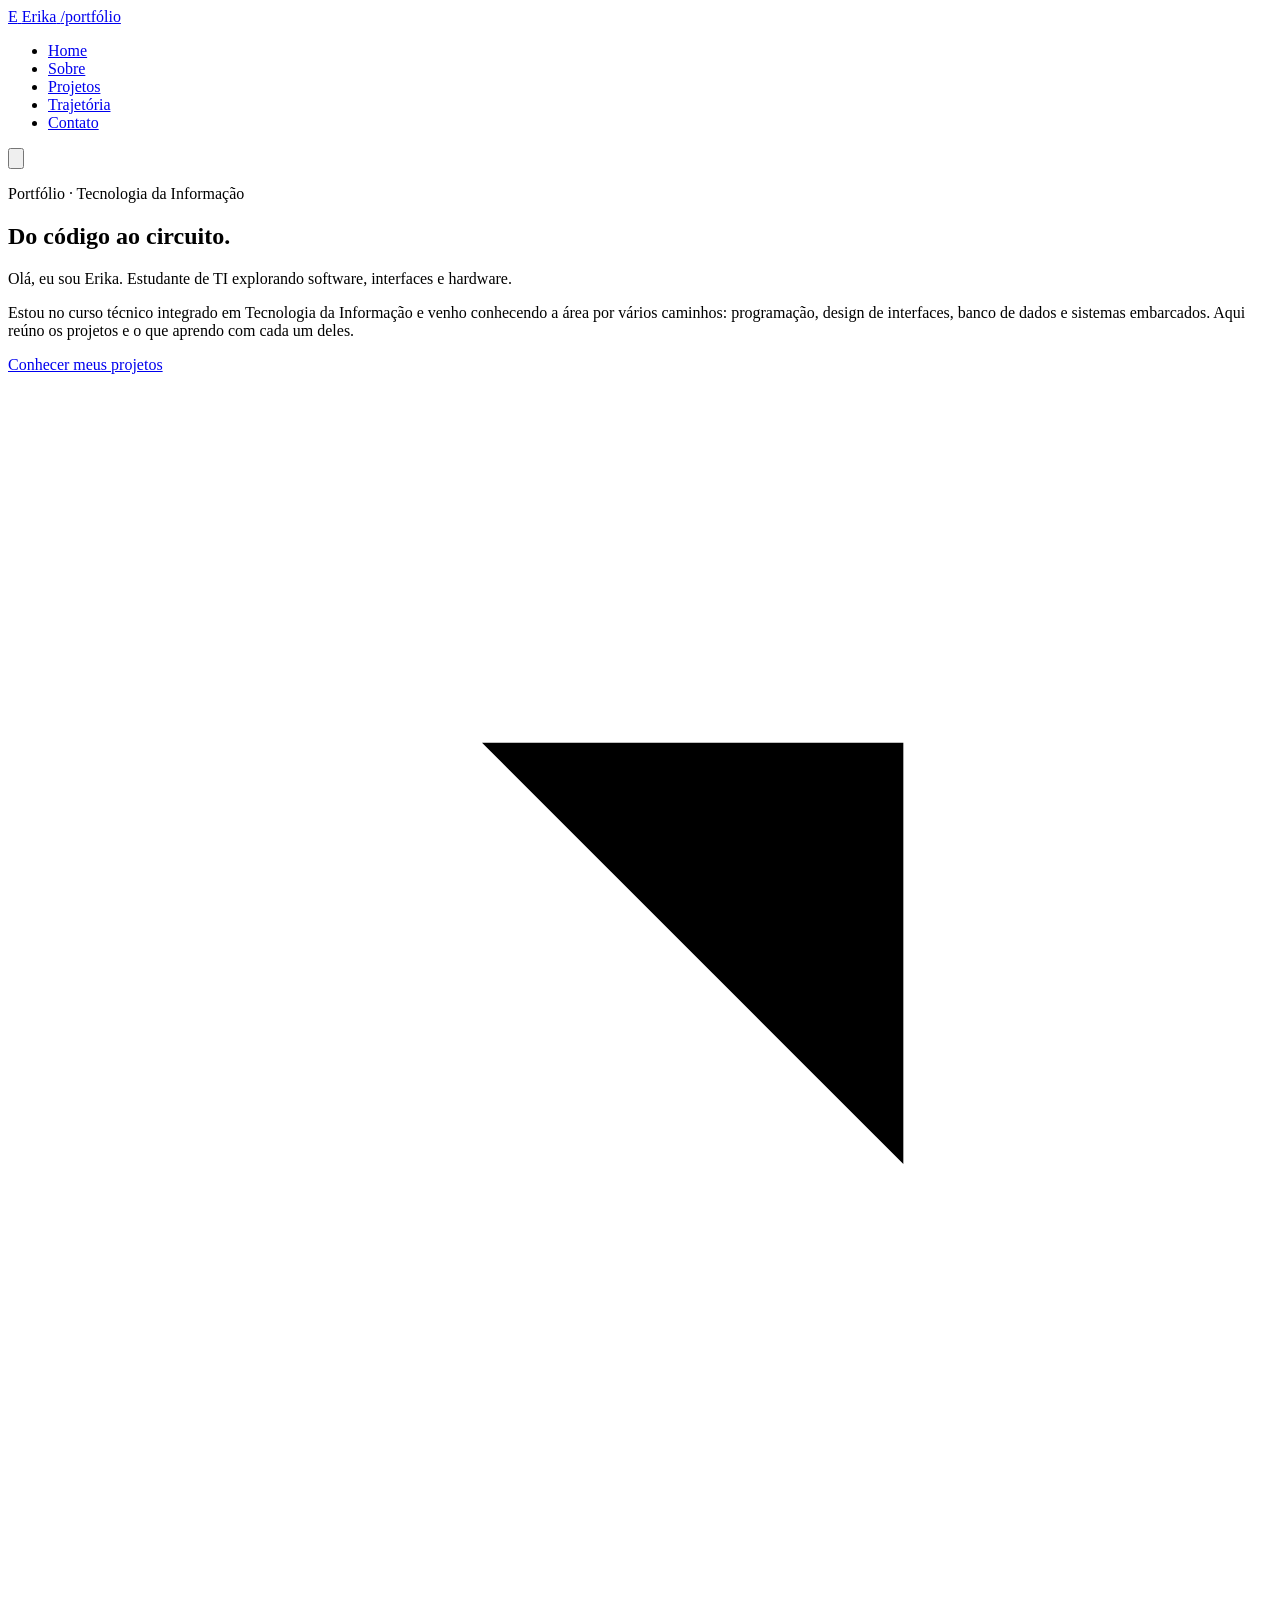
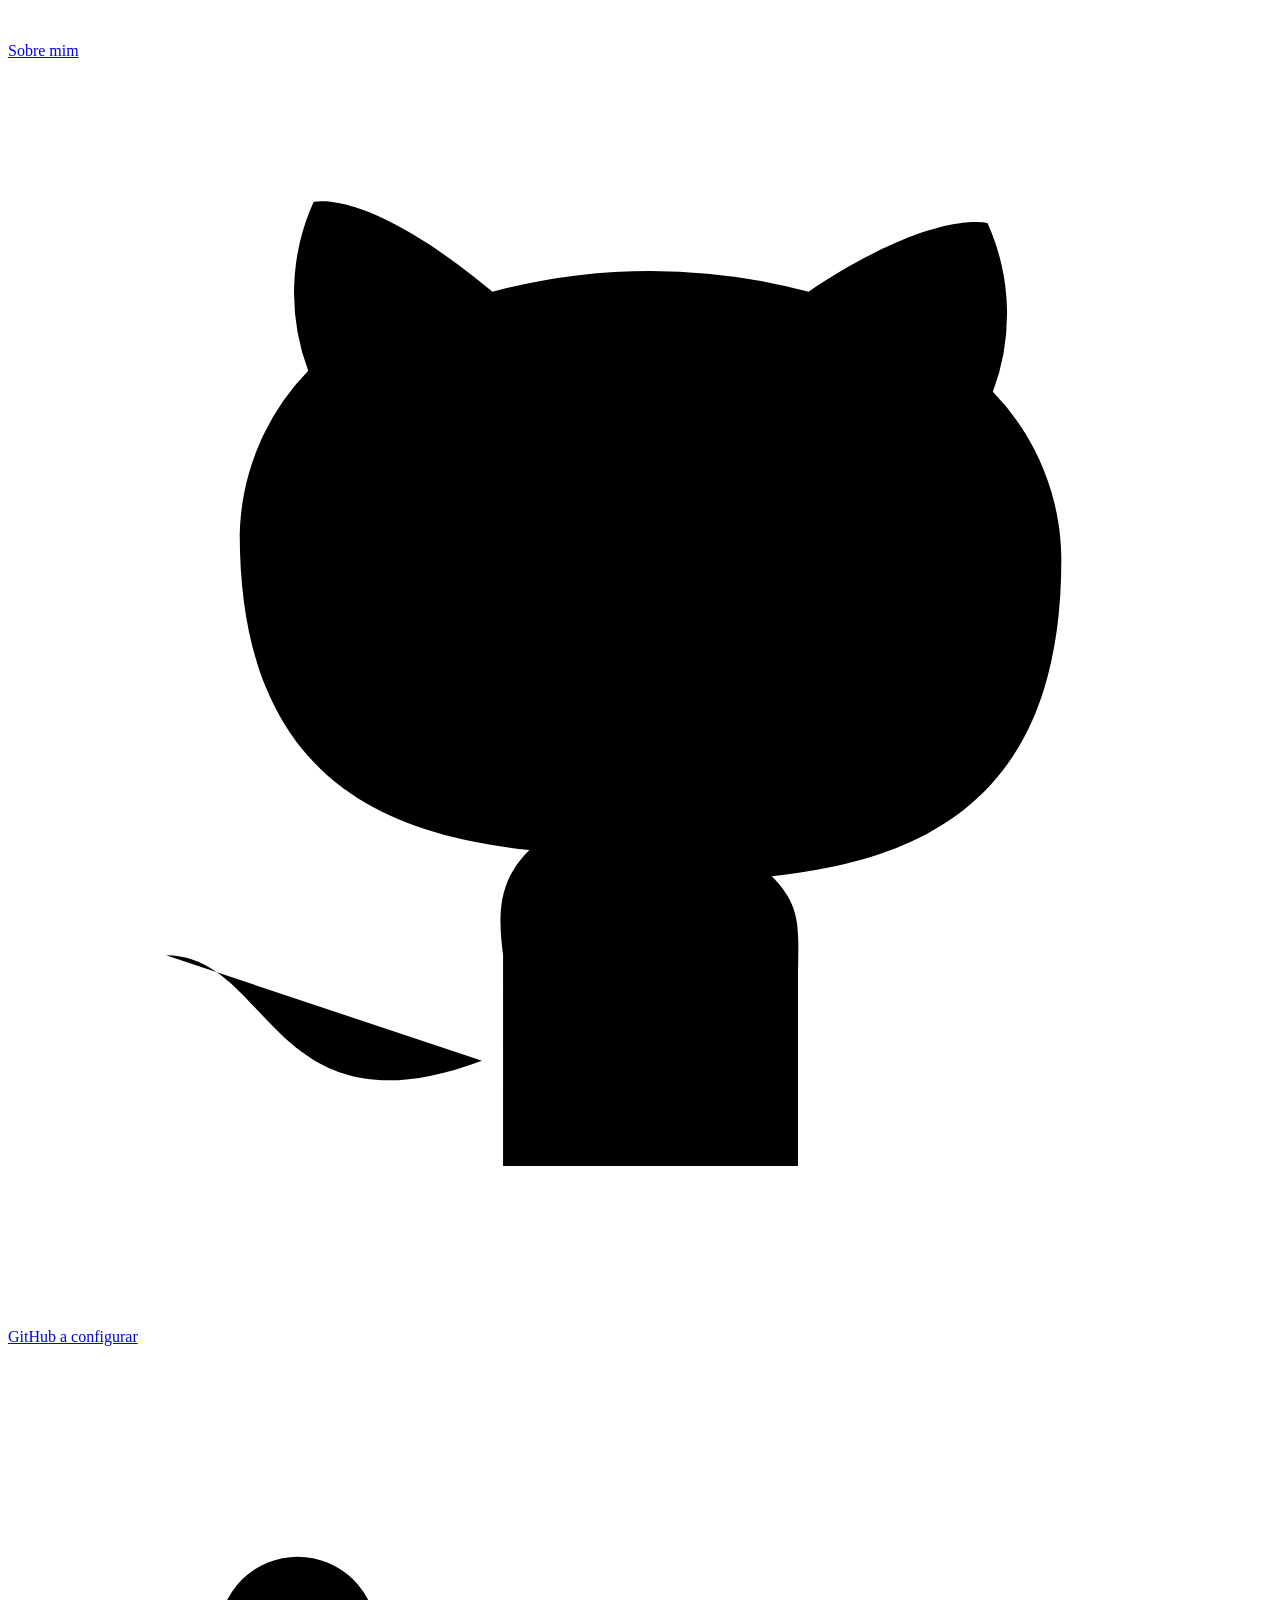
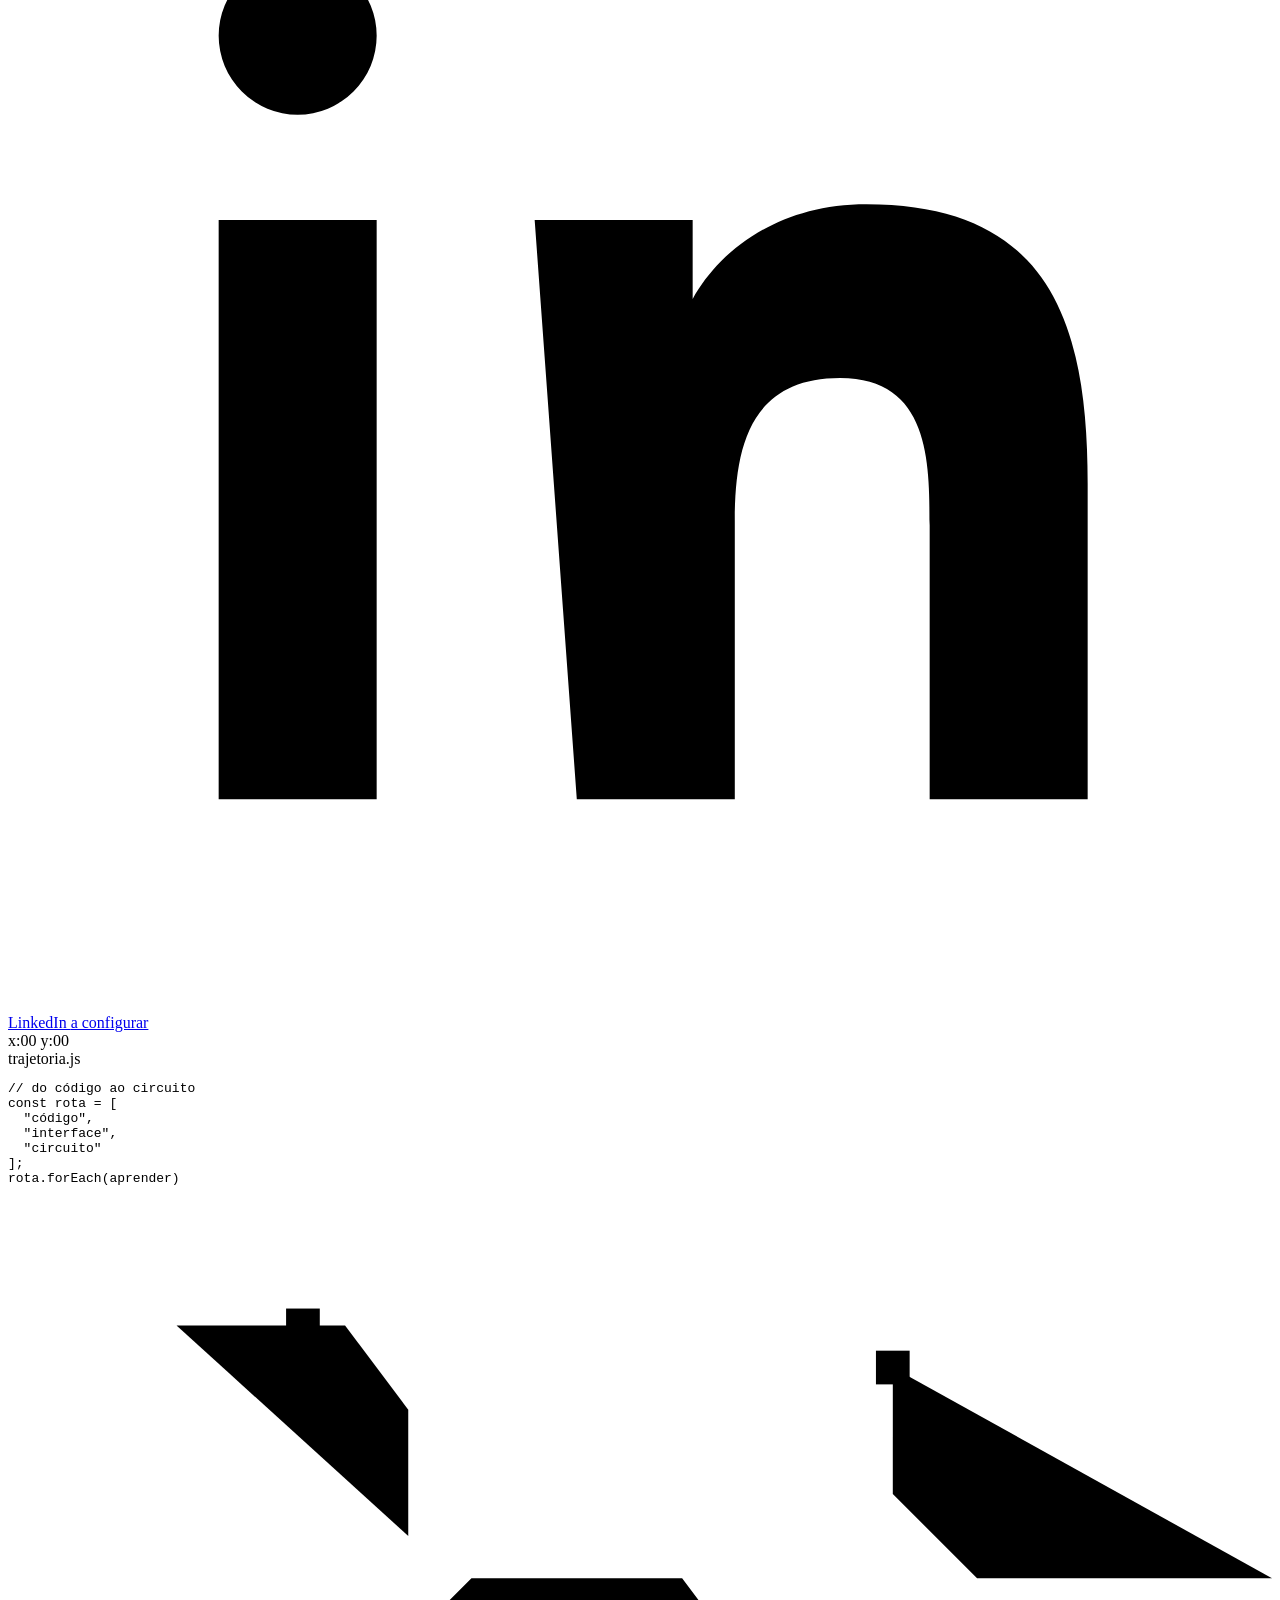
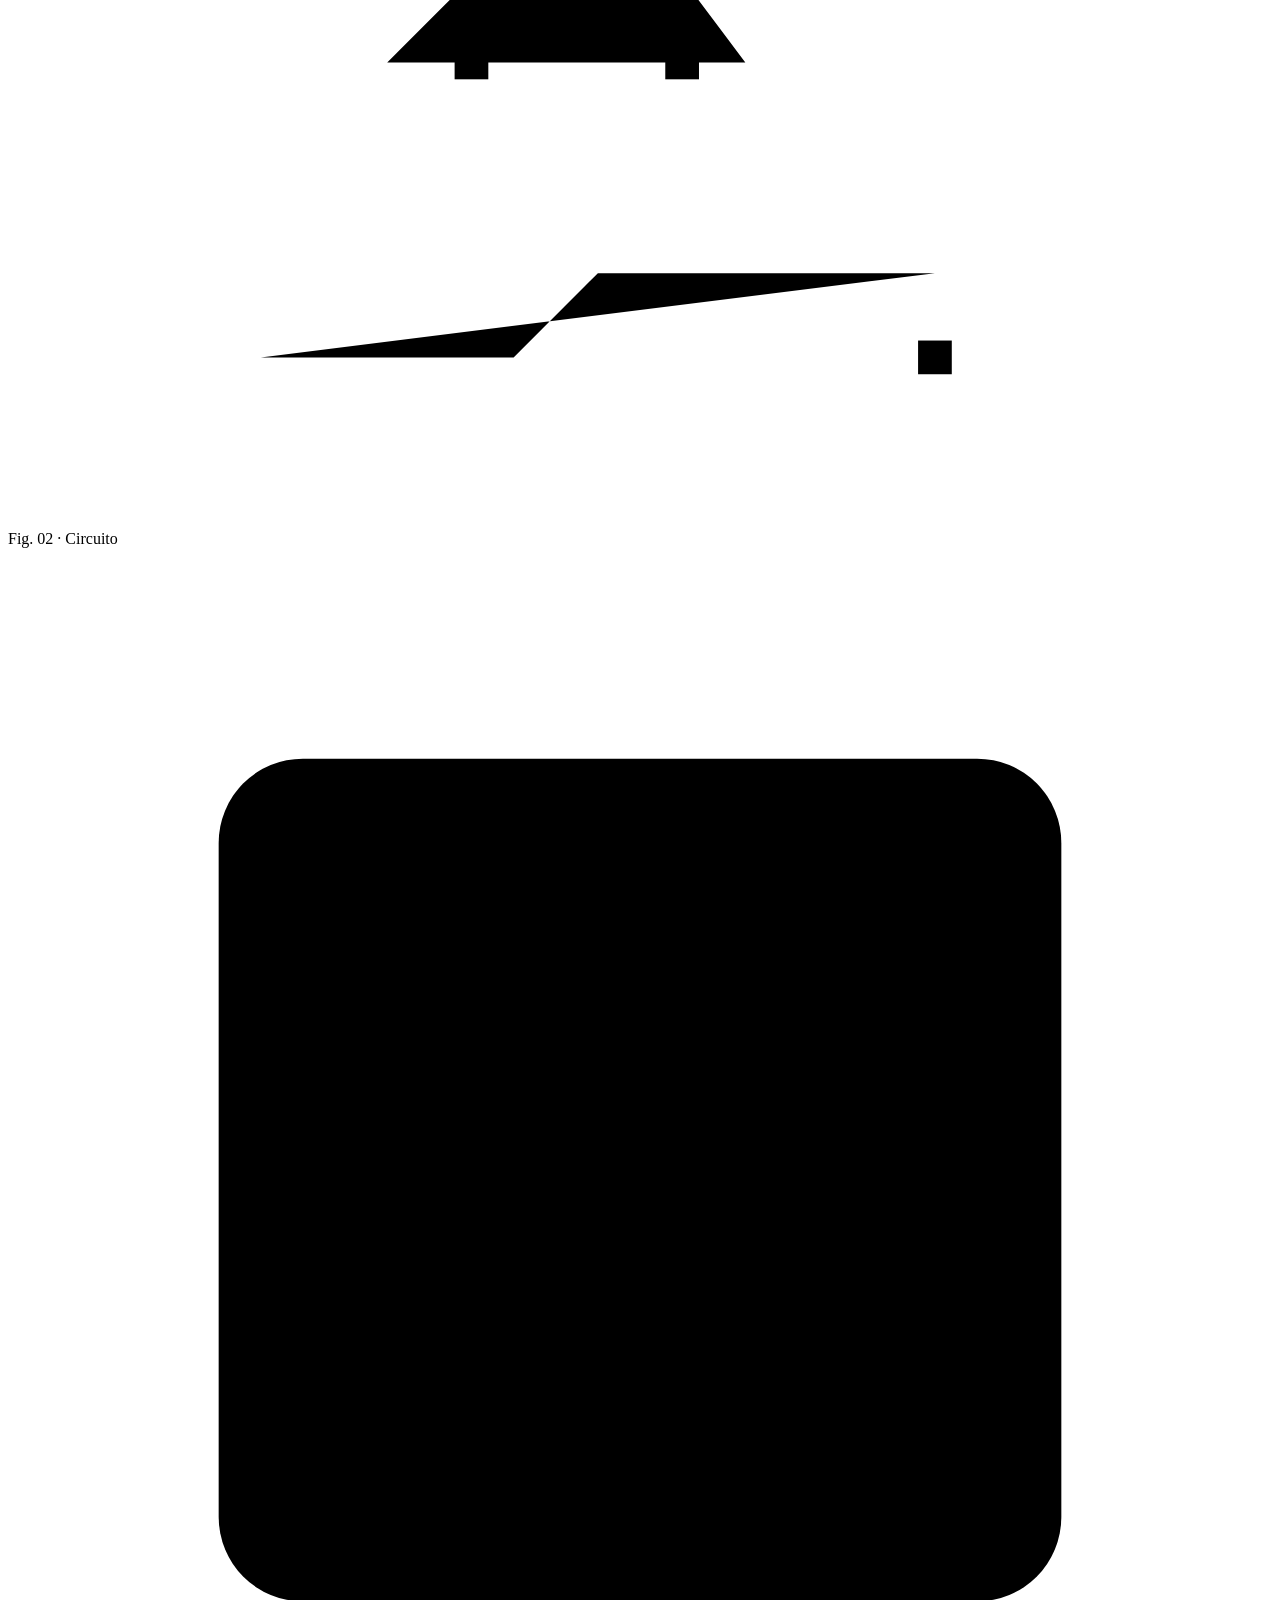
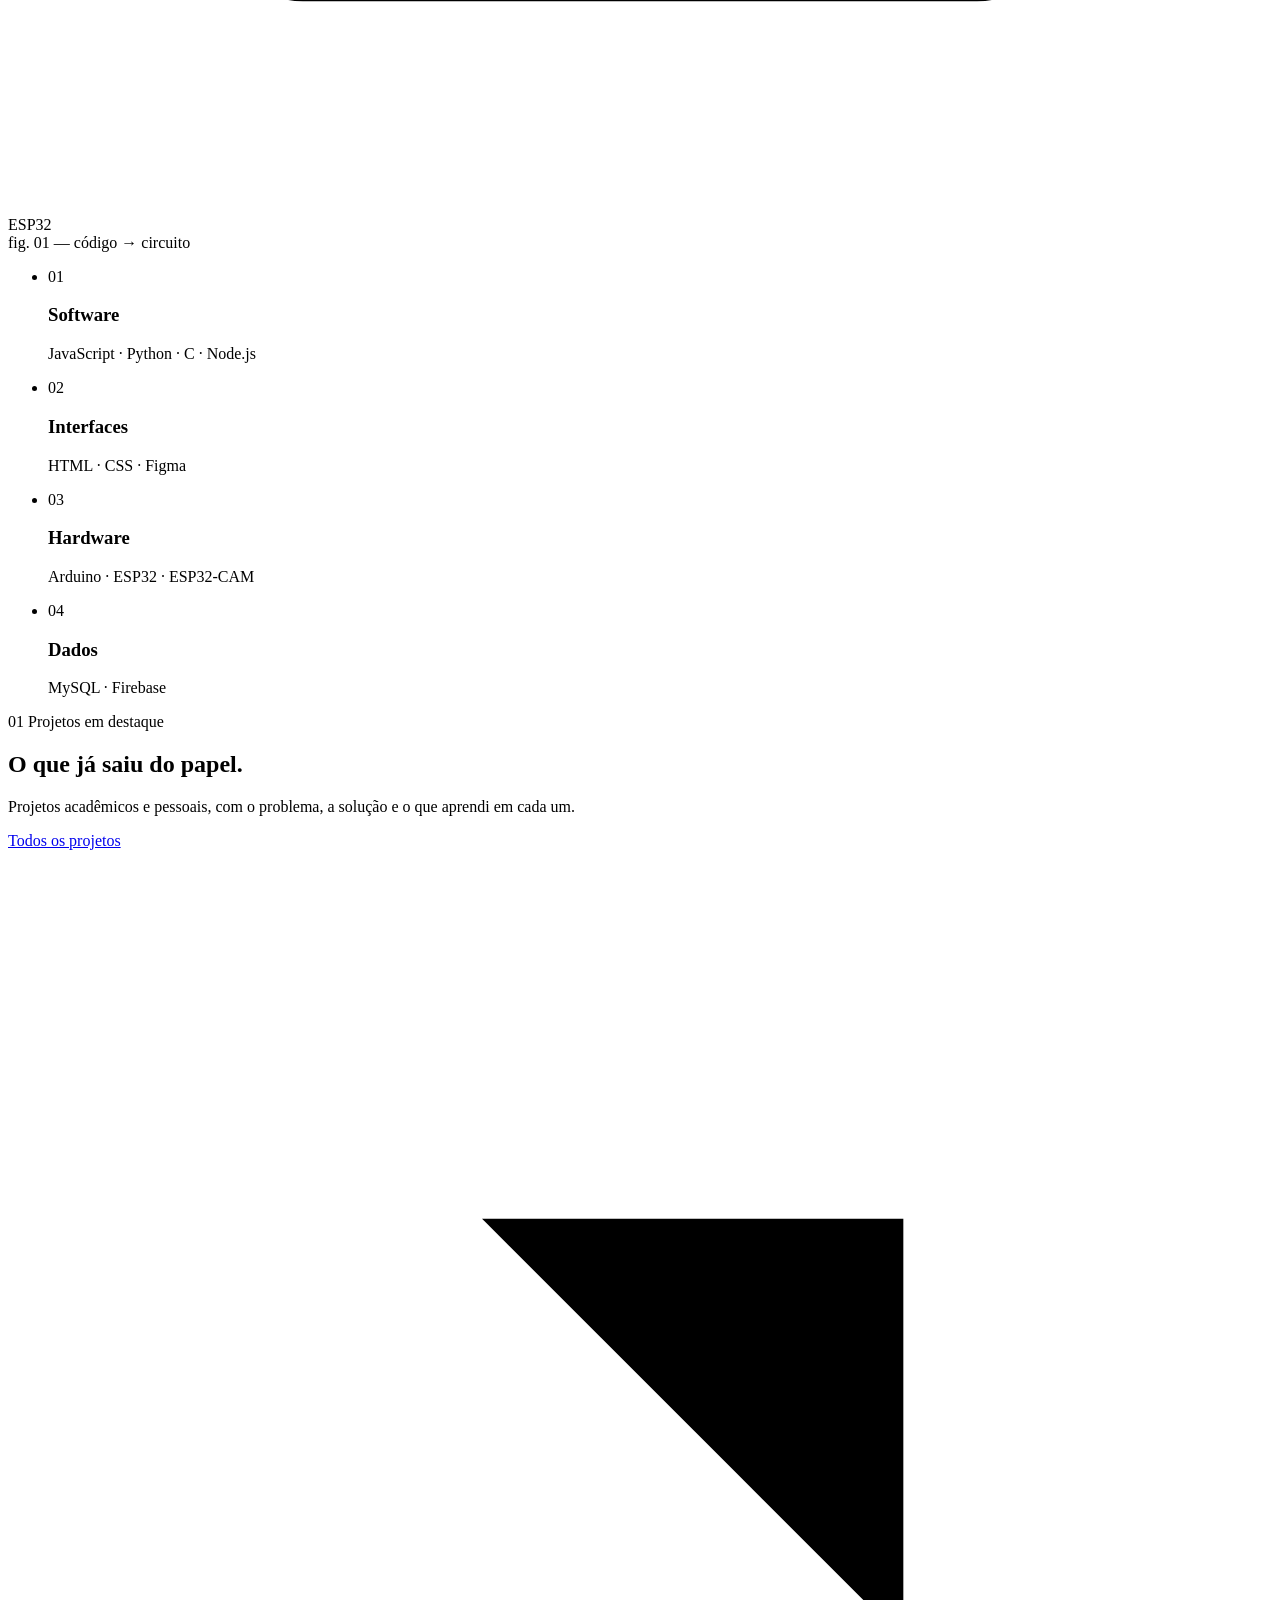
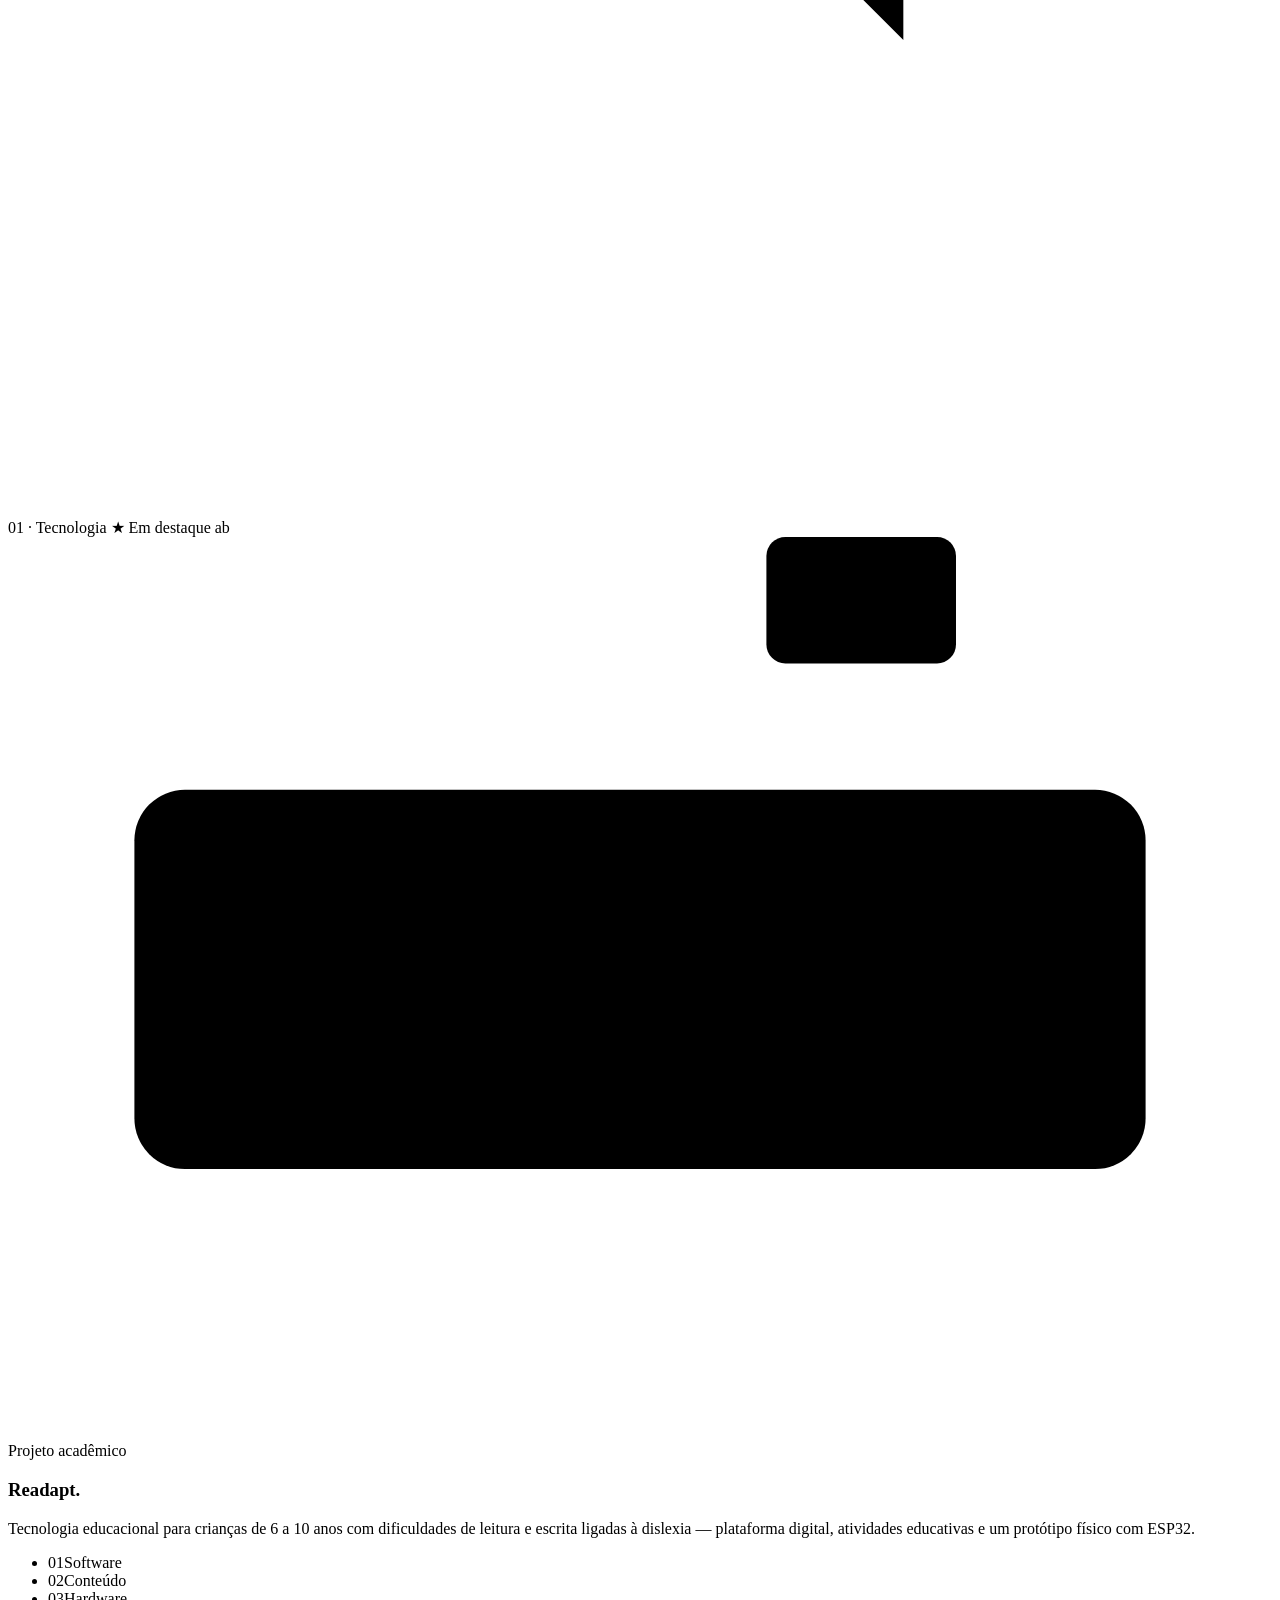
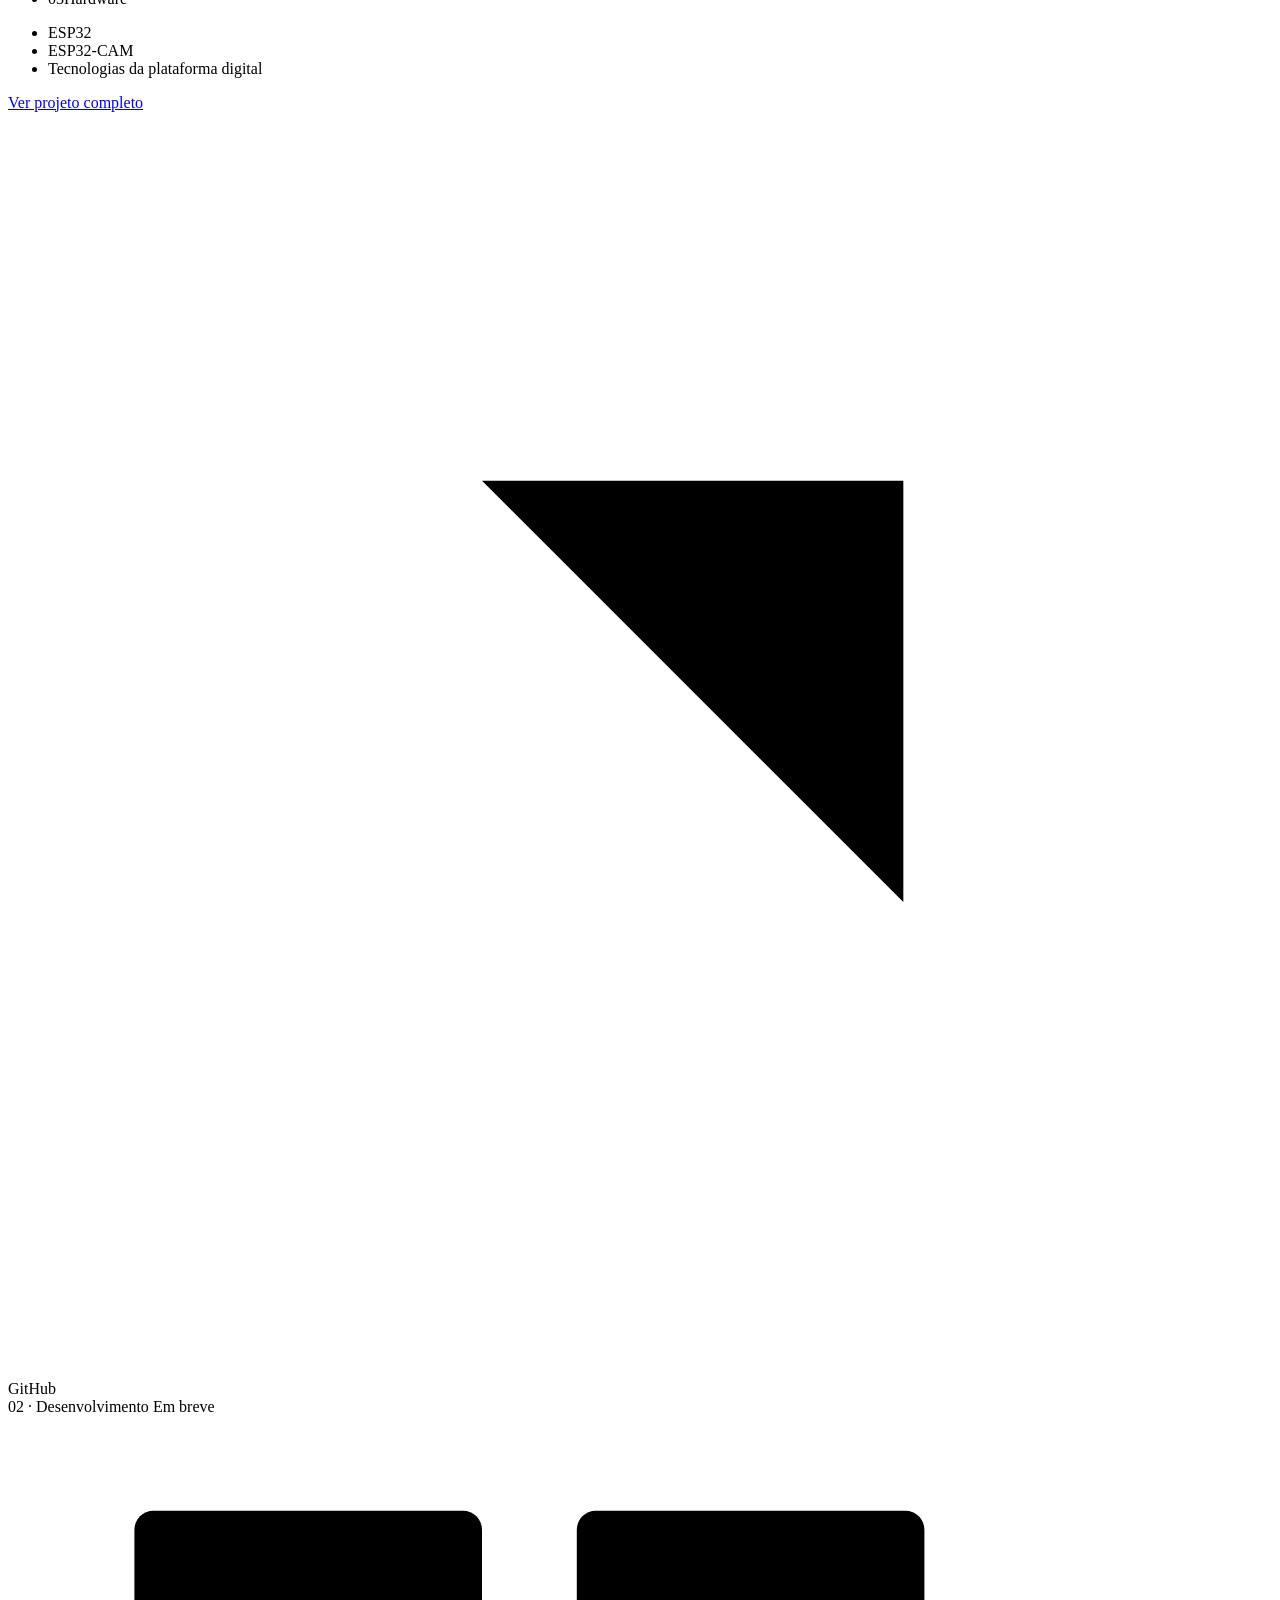
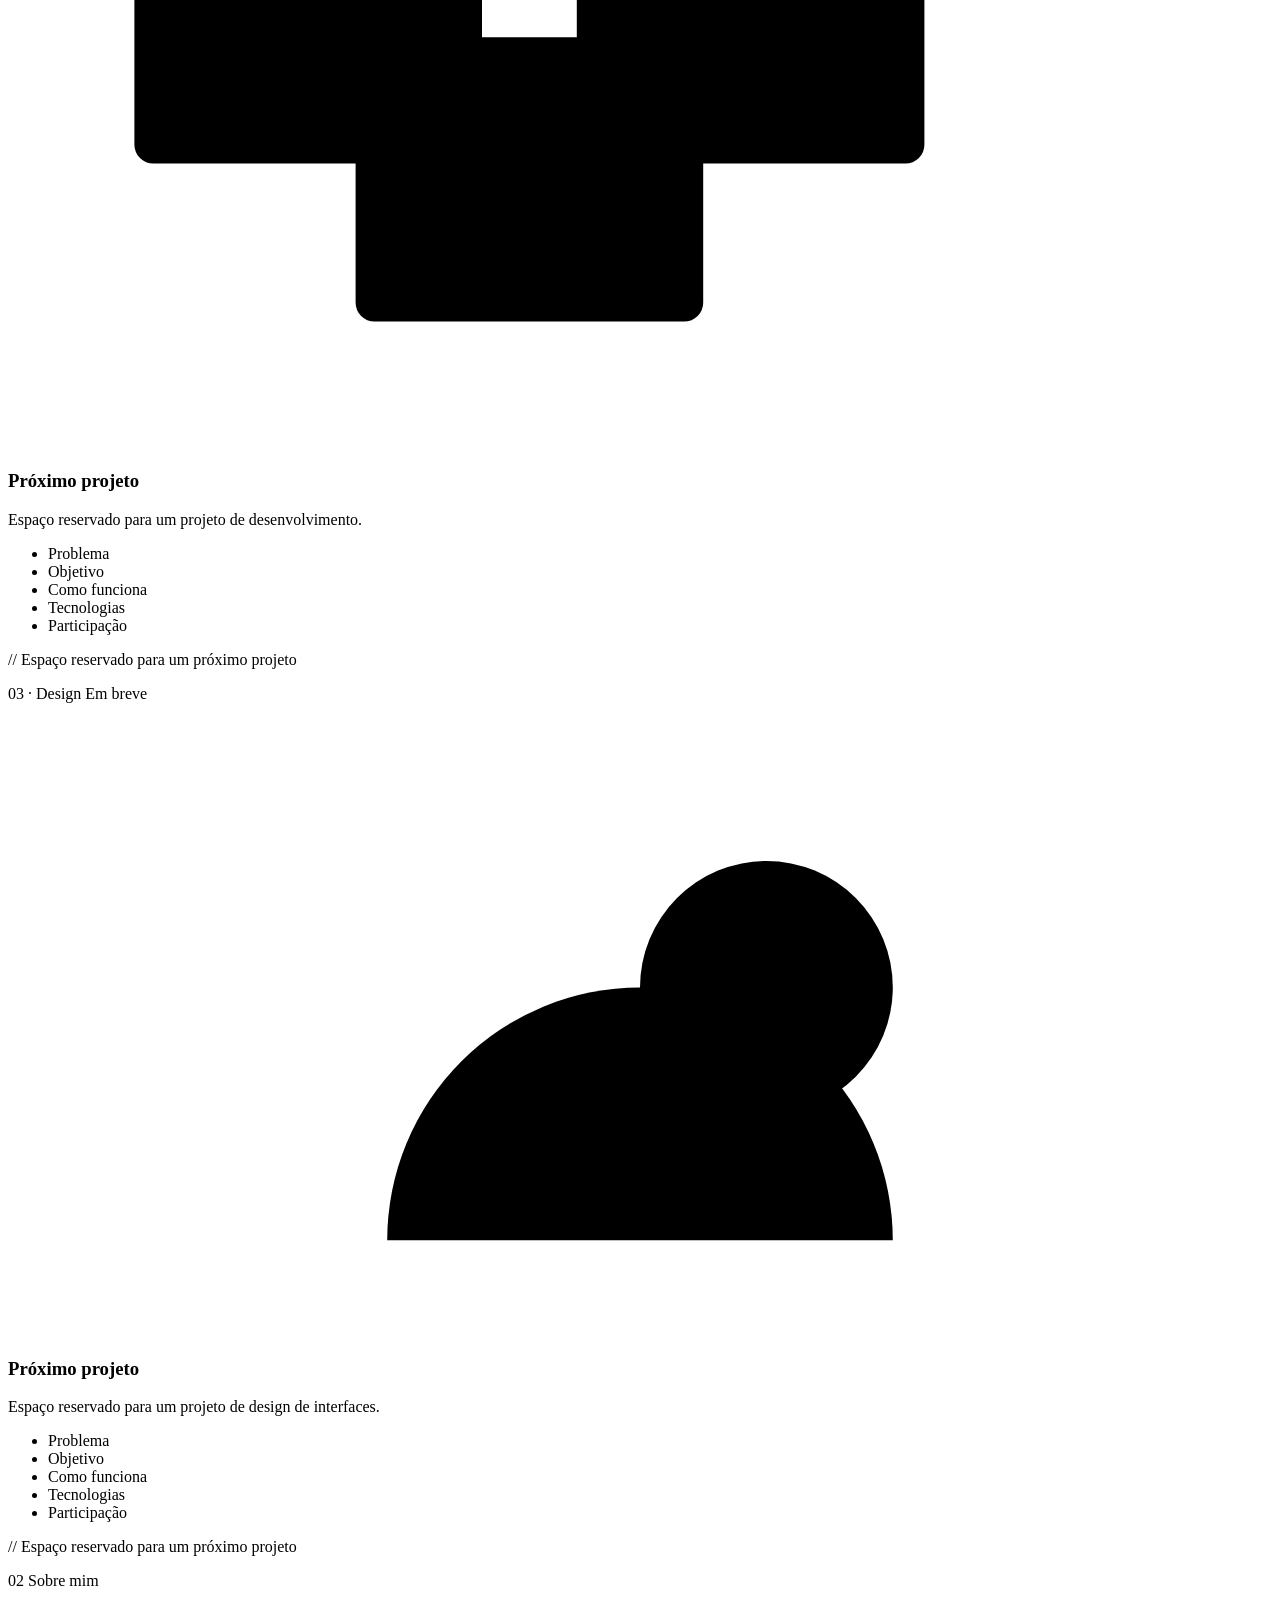
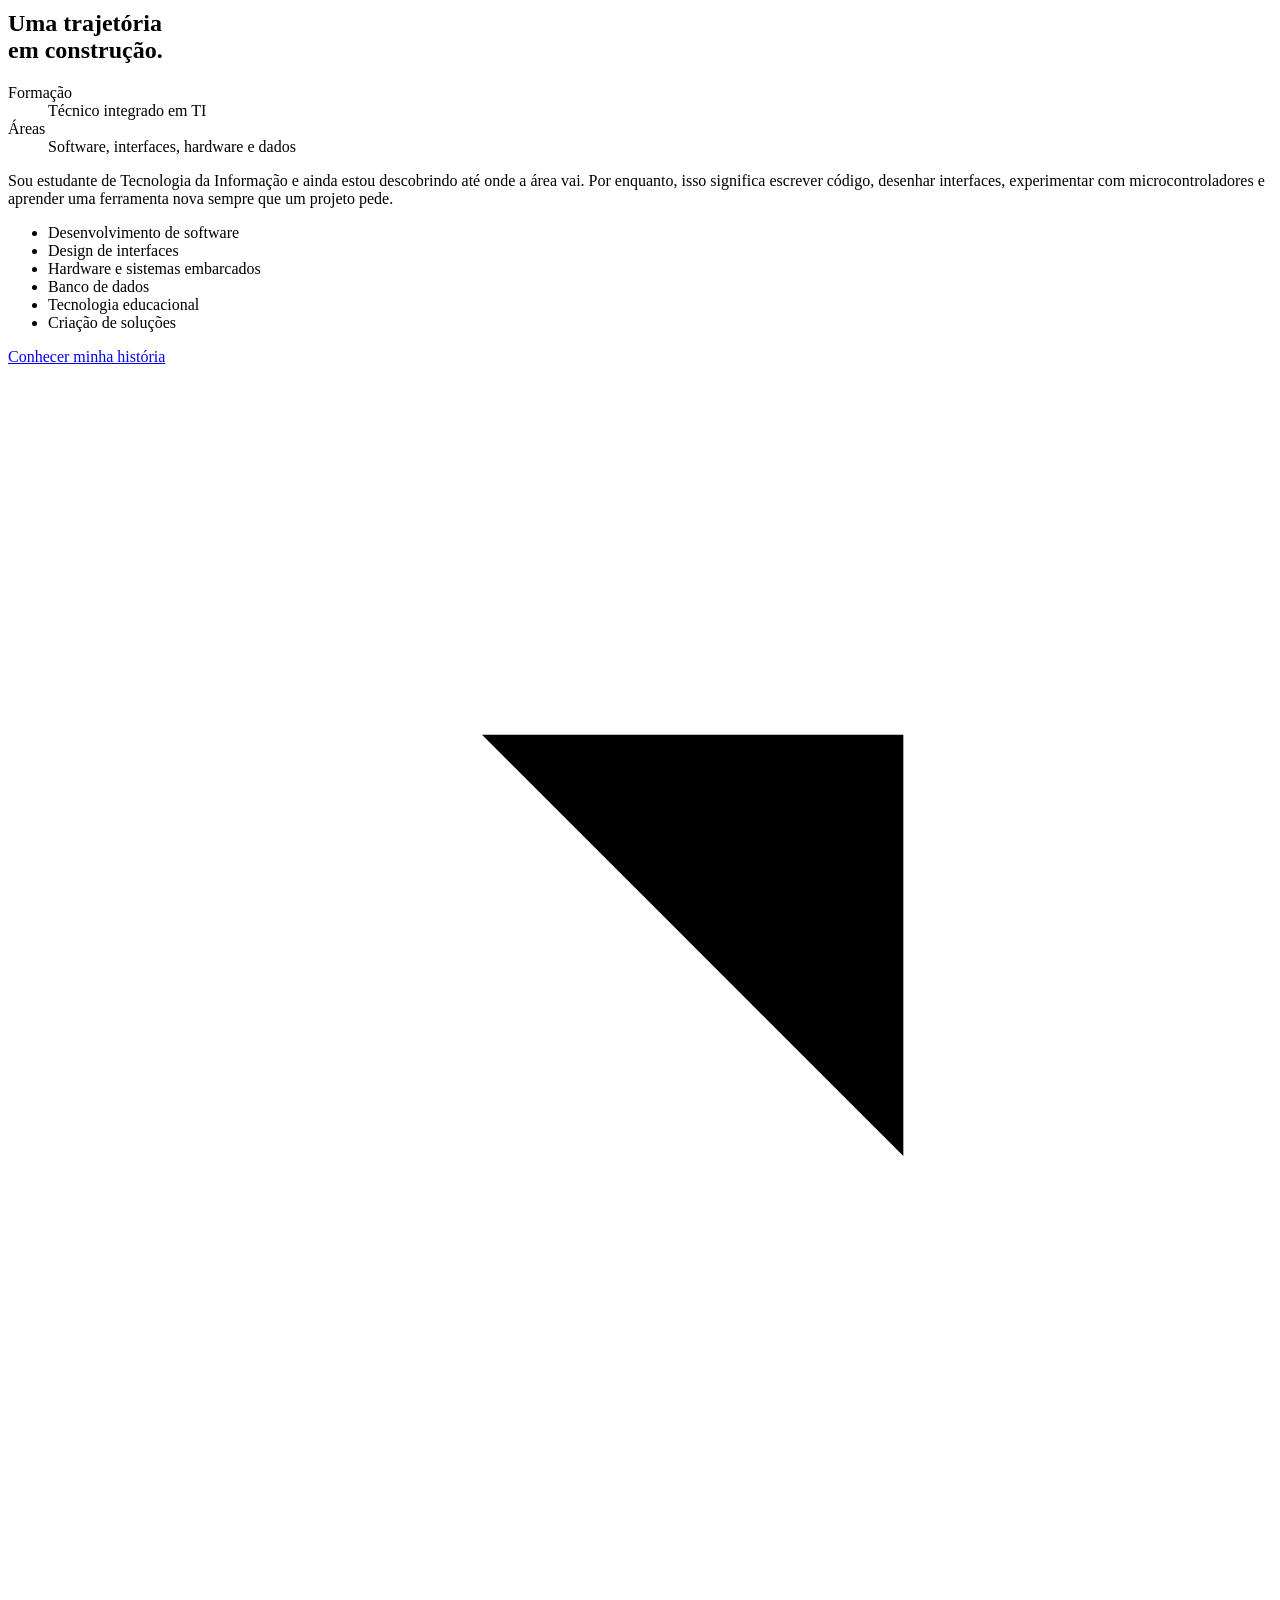
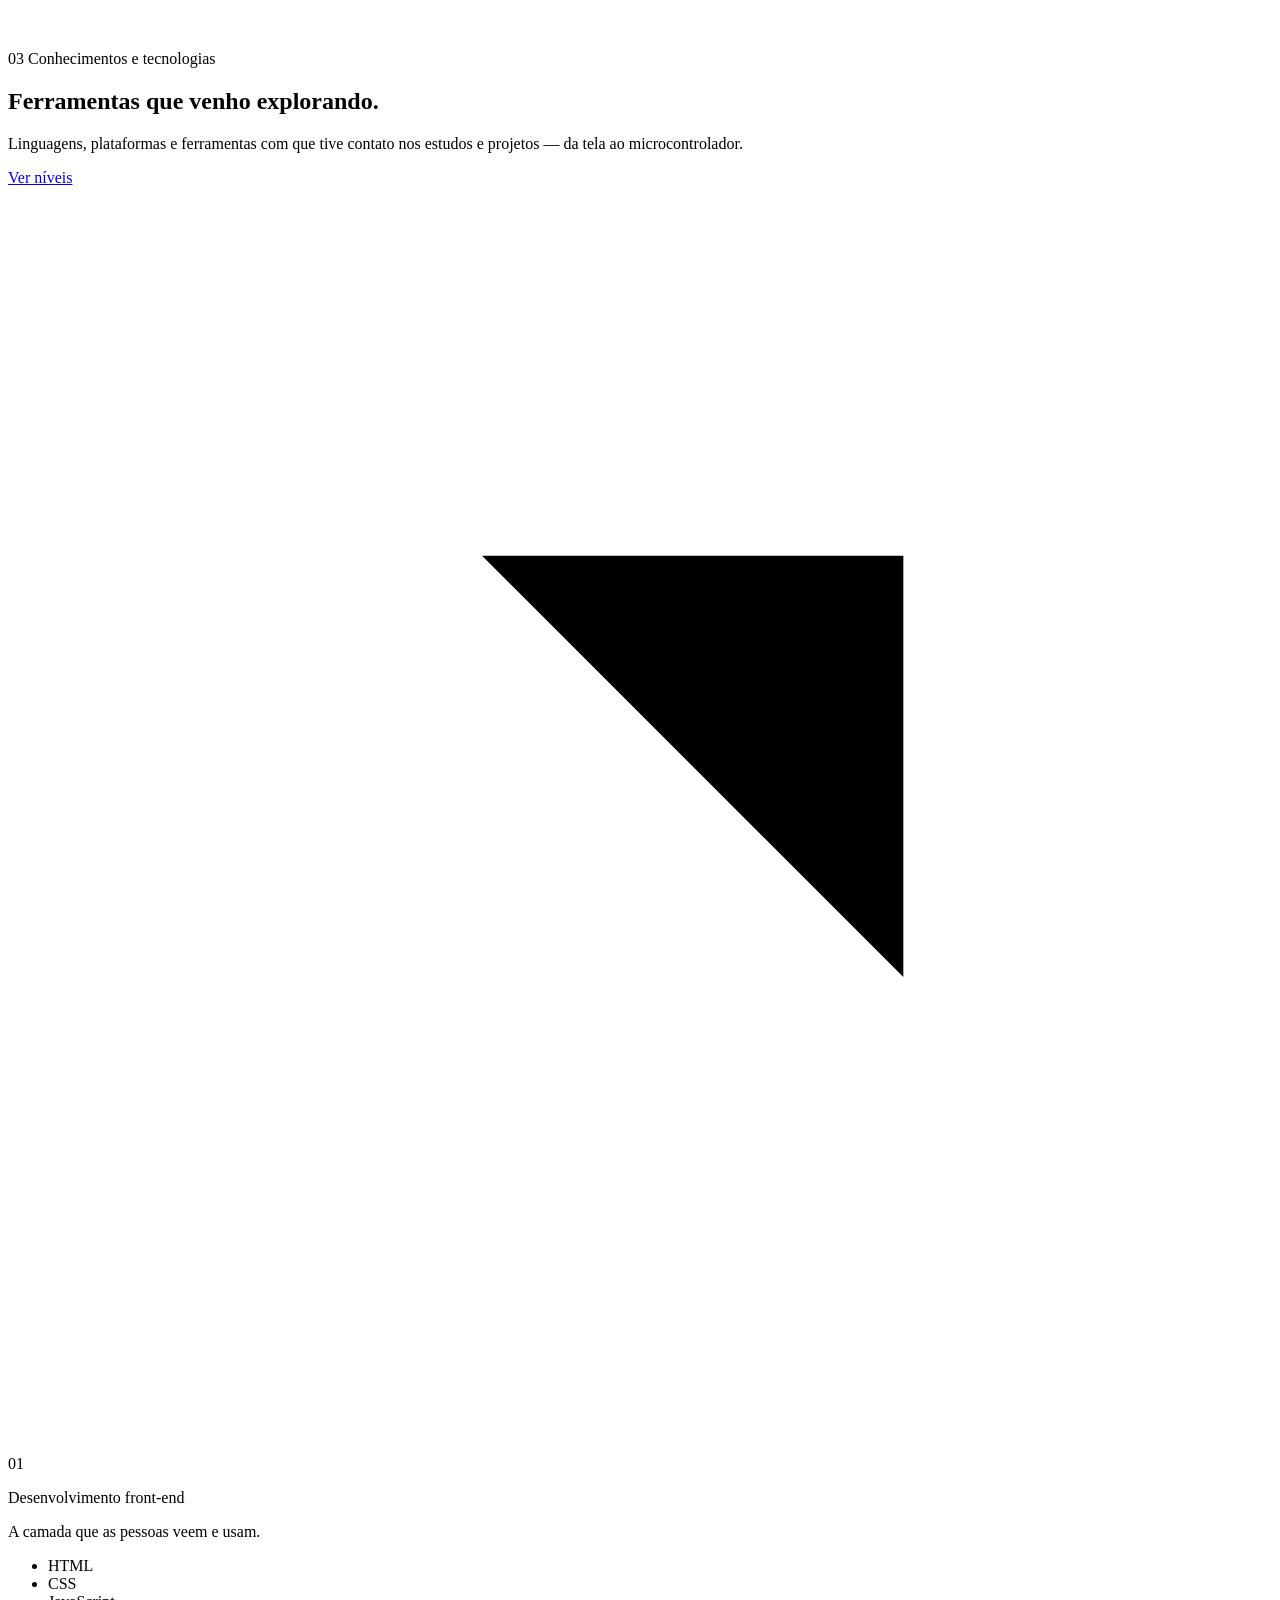
==== index.html @ 3210f8fd "FEAT: cria estrutura HTML da home com hero, projetos, sobre e contato" ====
<!DOCTYPE html>
<html lang="pt-BR">
<head>
  <meta charset="UTF-8">
  <meta name="viewport" content="width=device-width, initial-scale=1.0">
  <meta name="description" content="Portfólio de Erika, estudante de Tecnologia da Informação explorando software, interfaces e hardware.">
  <title>Erika | Portfólio</title>

  <link rel="preconnect" href="https://fonts.googleapis.com">
  <link rel="preconnect" href="https://fonts.gstatic.com" crossorigin>
  <link href="https://fonts.googleapis.com/css2?family=Inter:wght@400;500;600&family=Space+Grotesk:wght@500;600;700&family=JetBrains+Mono:wght@400;500&display=swap" rel="stylesheet">
  <link rel="stylesheet" href="css/style.css">
</head>
<body>

  <!-- CABEÇALHO -->
  <header class="site-header">
    <div class="container header-inner">
      <a href="index.html" class="brand" aria-label="Início">
        <span class="brand-mark">E</span>
        <span class="brand-name">Erika</span>
        <span class="brand-path">/portfólio</span>
      </a>

      <nav class="site-nav" aria-label="Navegação principal">
        <ul>
          <li><a href="index.html" class="active" aria-current="page">Home</a></li>
          <li><a href="sobre.html">Sobre</a></li>
          <li><a href="projetos.html">Projetos</a></li>
          <li><a href="trajetoria.html">Trajetória</a></li>
          <li><a href="contato.html">Contato</a></li>
        </ul>
      </nav>

      <button class="theme-toggle" type="button" aria-label="Alternar modo claro e escuro">
        <svg viewBox="0 0 24 24" aria-hidden="true" focusable="false">
          <circle cx="12" cy="12" r="4"></circle>
          <path d="M12 2v2M12 20v2M4.93 4.93l1.41 1.41M17.66 17.66l1.41 1.41M2 12h2M20 12h2M4.93 19.07l1.41-1.41M17.66 6.34l1.41-1.41"></path>
        </svg>
      </button>
    </div>
  </header>

  <main>

    <!-- HERO -->
    <section class="hero">
      <div class="container hero-grid">
        <div class="hero-text">
          <p class="eyebrow"><span class="eyebrow-dot"></span> Portfólio · Tecnologia da Informação</p>

          <h1 class="hero-title">
            <span class="muted">Do código</span>
            <span class="hero-title-line">ao <span class="accent">circuito</span><span class="accent-dot">.</span></span>
          </h1>

          <p class="hero-lead">Olá, eu sou Erika. Estudante de TI explorando software, interfaces e hardware.</p>

          <p class="hero-desc">
            Estou no curso técnico integrado em Tecnologia da Informação e venho conhecendo a área por vários caminhos:
            programação, design de interfaces, banco de dados e sistemas embarcados. Aqui reúno os projetos e o que aprendo com cada um deles.
          </p>

          <div class="hero-actions">
            <a href="projetos.html" class="btn btn-primary">
              Conhecer meus projetos
              <svg viewBox="0 0 24 24" aria-hidden="true"><path d="M7 17L17 7M9 7h8v8"></path></svg>
            </a>
            <a href="sobre.html" class="btn btn-ghost">Sobre mim</a>
          </div>

          <div class="social-links">
            <a href="#" class="social-pill" aria-disabled="true">
              <svg viewBox="0 0 24 24" aria-hidden="true"><path d="M9 19c-4 1.5-4-2-6-2m12 4v-3.5c0-1 .1-1.4-.5-2 2.8-.3 5.5-1.4 5.5-6a4.6 4.6 0 0 0-1.3-3.2 4.2 4.2 0 0 0-.1-3.2s-1-.3-3.4 1.3a11.6 11.6 0 0 0-6 0C6.8 2.4 5.8 2.7 5.8 2.7a4.2 4.2 0 0 0-.1 3.2A4.6 4.6 0 0 0 4.4 9c0 4.6 2.7 5.7 5.5 6-.6.6-.6 1.2-.5 2V21"></path></svg>
              GitHub <span class="status">a configurar</span>
            </a>
            <a href="#" class="social-pill" aria-disabled="true">
              <svg viewBox="0 0 24 24" aria-hidden="true"><path d="M4 9h3v11H4zM5.5 4a1.5 1.5 0 1 1 0 3 1.5 1.5 0 0 1 0-3zM10 9h3v1.5c.5-.9 1.6-1.8 3.3-1.8 3.5 0 4.2 2.3 4.2 5.3V20h-3v-5.2c0-1.2 0-2.8-1.7-2.8s-2 1.3-2 2.7V20h-3z"></path></svg>
              LinkedIn <span class="status">a configurar</span>
            </a>
          </div>
        </div>

        <div class="hero-visual" aria-hidden="true">
          <span class="coords">x:00 y:00</span>
          <span class="orb"></span>
          <span class="orb-ring"></span>

          <div class="code-window">
            <div class="code-bar">
              <span class="dots"><i></i><i></i><i class="blue"></i></span>
              <span class="code-file">trajetoria.js</span>
            </div>
            <pre class="code-body"><span class="c">// do código ao circuito</span>
<span class="k">const</span> rota = [
  <span class="s">"código"</span>,
  <span class="s">"interface"</span>,
  <span class="s">"circuito"</span>
];
rota.<span class="f">forEach</span>(aprender)<span class="cursor"></span></pre>
          </div>

          <div class="visual-card circuit-card">
            <svg viewBox="0 0 300 220" class="circuit-svg">
              <path d="M0 110 H90 L110 90 H160 L175 110 H300" />
              <path d="M40 30 H80 L95 50 V80" />
              <path d="M210 40 V70 L230 90 H300" />
              <path d="M60 180 H120 L140 160 H220" />
              <rect x="66" y="26" width="8" height="8" class="node" />
              <rect x="206" y="36" width="8" height="8" class="node" />
              <rect x="106" y="106" width="8" height="8" class="node hi" />
              <rect x="156" y="106" width="8" height="8" class="node hi" />
              <rect x="216" y="176" width="8" height="8" class="node" />
            </svg>
            <span class="fig-label">Fig. 02 · Circuito</span>
          </div>

          <div class="visual-card chip-card">
            <svg viewBox="0 0 120 120" class="chip-svg">
              <g class="pins">
                <line x1="30" y1="6" x2="30" y2="20"/><line x1="48" y1="6" x2="48" y2="20"/><line x1="66" y1="6" x2="66" y2="20"/><line x1="84" y1="6" x2="84" y2="20"/>
                <line x1="30" y1="100" x2="30" y2="114"/><line x1="48" y1="100" x2="48" y2="114"/><line x1="66" y1="100" x2="66" y2="114"/><line x1="84" y1="100" x2="84" y2="114"/>
                <line x1="6" y1="30" x2="20" y2="30"/><line x1="6" y1="48" x2="20" y2="48"/><line x1="6" y1="66" x2="20" y2="66"/><line x1="6" y1="84" x2="20" y2="84"/>
                <line x1="100" y1="30" x2="114" y2="30"/><line x1="100" y1="48" x2="114" y2="48"/><line x1="100" y1="66" x2="114" y2="66"/><line x1="100" y1="84" x2="114" y2="84"/>
              </g>
              <rect x="20" y="20" width="80" height="80" rx="8" class="chip-body"/>
              <rect x="40" y="40" width="40" height="40" rx="4" class="chip-core"/>
              <circle cx="60" cy="60" r="4" class="chip-dot"/>
            </svg>
            <span class="chip-label">ESP32</span>
          </div>

          <span class="fig-caption">fig. 01 — código → circuito</span>
        </div>
      </div>
    </section>

    <!-- RESUMO DE ÁREAS -->
    <section class="areas" aria-label="Áreas de interesse">
      <ul class="container areas-grid">
        <li><span class="area-num">01</span><h3>Software</h3><p>JavaScript · Python · C · Node.js</p></li>
        <li><span class="area-num">02</span><h3>Interfaces</h3><p>HTML · CSS · Figma</p></li>
        <li><span class="area-num">03</span><h3>Hardware</h3><p>Arduino · ESP32 · ESP32-CAM</p></li>
        <li><span class="area-num">04</span><h3>Dados</h3><p>MySQL · Firebase</p></li>
      </ul>
    </section>

    <!-- PROJETOS EM DESTAQUE -->
    <section class="section">
      <div class="container">
        <header class="section-head">
          <div>
            <p class="section-eyebrow"><span class="num">01</span> <span class="line"></span> Projetos em destaque</p>
            <h2 class="section-title">O que já saiu do papel<span class="accent-dot">.</span></h2>
            <p class="section-lead">Projetos acadêmicos e pessoais, com o problema, a solução e o que aprendi em cada um.</p>
          </div>
          <a href="projetos.html" class="btn btn-outline">
            Todos os projetos
            <svg viewBox="0 0 24 24" aria-hidden="true"><path d="M7 17L17 7M9 7h8v8"></path></svg>
          </a>
        </header>

        <div class="projects-grid">
          <!-- Destaque: Readapt -->
          <article class="project-card project-featured">
            <div class="project-visual">
              <span class="tag-pill">01 · Tecnologia</span>
              <span class="badge badge-dark">★ Em destaque</span>
              <span class="project-big">ab</span>
              <svg class="project-board" viewBox="0 0 200 140" aria-hidden="true">
                <rect x="20" y="40" width="160" height="60" rx="8" />
                <circle cx="40" cy="70" r="4" />
                <circle cx="160" cy="70" r="4" />
                <path d="M60 40 V20 M80 40 V20 M100 40 V20 M120 40 V20 M140 40 V20" />
                <rect x="120" y="0" width="30" height="20" rx="3" />
              </svg>
            </div>
            <div class="project-body">
              <p class="project-kicker">Projeto acadêmico</p>
              <h3 class="project-title">Readapt<span class="accent-dot">.</span></h3>
              <p class="project-desc">
                Tecnologia educacional para crianças de 6 a 10 anos com dificuldades de leitura e escrita ligadas à dislexia —
                plataforma digital, atividades educativas e um protótipo físico com ESP32.
              </p>
              <ul class="mini-areas">
                <li><span>01</span>Software</li>
                <li><span>02</span>Conteúdo</li>
                <li><span>03</span>Hardware</li>
              </ul>
              <ul class="tags">
                <li>ESP32</li>
                <li>ESP32-CAM</li>
                <li class="tag-dashed">Tecnologias da plataforma digital</li>
              </ul>
              <div class="project-actions">
                <a href="projetos.html#readapt" class="btn btn-primary">
                  Ver projeto completo
                  <svg viewBox="0 0 24 24" aria-hidden="true"><path d="M7 17L17 7M9 7h8v8"></path></svg>
                </a>
                <span class="link-muted">GitHub</span>
              </div>
            </div>
          </article>

          <!-- Em breve: desenvolvimento -->
          <article class="project-card project-soon project-dev">
            <div class="project-visual">
              <span class="tag-pill">02 · Desenvolvimento</span>
              <span class="badge badge-dark">Em breve</span>
              <svg class="soon-art" viewBox="0 0 400 200" aria-hidden="true">
                <rect x="40" y="30" width="110" height="80" rx="6" />
                <rect x="180" y="30" width="110" height="80" rx="6" />
                <rect x="110" y="70" width="110" height="90" rx="6" />
                <text x="130" y="100">&lt;/&gt;</text>
              </svg>
            </div>
            <div class="project-body">
              <h3 class="project-title soon-title">Próximo projeto</h3>
              <p class="project-desc">Espaço reservado para um projeto de desenvolvimento.</p>
              <ul class="tags tags-mono">
                <li>Problema</li><li>Objetivo</li><li>Como funciona</li><li>Tecnologias</li><li>Participação</li>
              </ul>
              <p class="code-comment">// Espaço reservado para um próximo projeto</p>
            </div>
          </article>

          <!-- Em breve: design -->
          <article class="project-card project-soon project-design">
            <div class="project-visual">
              <span class="tag-pill">03 · Design</span>
              <span class="badge badge-dark">Em breve</span>
              <svg class="soon-art" viewBox="0 0 400 200" aria-hidden="true">
                <path d="M120 170 A80 80 0 0 1 280 170 Z" />
                <circle cx="240" cy="90" r="40" />
              </svg>
            </div>
            <div class="project-body">
              <h3 class="project-title soon-title">Próximo projeto</h3>
              <p class="project-desc">Espaço reservado para um projeto de design de interfaces.</p>
              <ul class="tags tags-mono">
                <li>Problema</li><li>Objetivo</li><li>Como funciona</li><li>Tecnologias</li><li>Participação</li>
              </ul>
              <p class="code-comment">// Espaço reservado para um próximo projeto</p>
            </div>
          </article>
        </div>
      </div>
    </section>

    <!-- SOBRE (PRÉVIA) -->
    <section class="section section-alt">
      <div class="container about-grid">
        <div>
          <p class="section-eyebrow"><span class="num">02</span> <span class="line"></span> Sobre mim</p>
          <h2 class="section-title">Uma trajetória<br><span class="accent">em construção</span><span class="accent-dot">.</span></h2>

          <dl class="facts">
            <div>
              <dt>Formação</dt>
              <dd>Técnico integrado em TI</dd>
            </div>
            <div>
              <dt>Áreas</dt>
              <dd>Software, interfaces, hardware e dados</dd>
            </div>
          </dl>
        </div>

        <div class="about-text">
          <p class="about-lead">
            Sou estudante de Tecnologia da Informação e ainda estou descobrindo até onde a área vai. Por enquanto, isso significa
            escrever código, desenhar interfaces, experimentar com microcontroladores e aprender uma ferramenta nova sempre que um projeto pede.
          </p>

          <ul class="tags">
            <li>Desenvolvimento de software</li>
            <li>Design de interfaces</li>
            <li>Hardware e sistemas embarcados</li>
            <li>Banco de dados</li>
            <li>Tecnologia educacional</li>
            <li>Criação de soluções</li>
          </ul>

          <a href="sobre.html" class="btn btn-dark">
            Conhecer minha história
            <svg viewBox="0 0 24 24" aria-hidden="true"><path d="M7 17L17 7M9 7h8v8"></path></svg>
          </a>
        </div>
      </div>
    </section>

    <!-- CONHECIMENTOS -->
    <section class="section">
      <div class="container">
        <header class="section-head">
          <div>
            <p class="section-eyebrow"><span class="num">03</span> <span class="line"></span> Conhecimentos e tecnologias</p>
            <h2 class="section-title">Ferramentas que venho explorando<span class="accent-dot">.</span></h2>
            <p class="section-lead">Linguagens, plataformas e ferramentas com que tive contato nos estudos e projetos — da tela ao microcontrolador.</p>
          </div>
          <a href="sobre.html#conhecimentos" class="btn btn-outline">
            Ver níveis
            <svg viewBox="0 0 24 24" aria-hidden="true"><path d="M7 17L17 7M9 7h8v8"></path></svg>
          </a>
        </header>

        <div class="skills-grid">
          <article class="skill-card">
            <span class="skill-num">01</span>
            <p class="skill-label">Desenvolvimento front-end</p>
            <p class="skill-desc">A camada que as pessoas veem e usam.</p>
            <ul class="tags"><li>HTML</li><li>CSS</li><li>JavaScript</li></ul>
          </article>

          <article class="skill-card">
            <span class="skill-num">02</span>
            <p class="skill-label">Desenvolvimento back-end</p>
            <p class="skill-desc">Lógica, regras e o que roda por trás.</p>
            <ul class="tags"><li>Node.js</li><li>Python</li><li>C</li></ul>
          </article>

          <article class="skill-card">
            <span class="skill-num">03</span>
            <p class="skill-label">Banco de dados</p>
            <p class="skill-desc">Onde a informação fica guardada.</p>
            <ul class="tags"><li>MySQL</li><li>Firebase</li></ul>
          </article>

          <article class="skill-card skill-wide skill-dark">
            <span class="skill-num">04</span>
            <p class="skill-label">Hardware e sistemas embarcados</p>
            <p class="skill-desc">Microcontroladores, placas e protótipos físicos.</p>
            <ul class="tags"><li>Arduino</li><li>Arduino IDE</li><li>ESP32</li><li>ESP32-CAM</li></ul>
          </article>

          <article class="skill-card">
            <span class="skill-num">05</span>
            <p class="skill-label">Design e interfaces</p>
            <p class="skill-desc">Planejar telas antes de construir.</p>
            <ul class="tags"><li>Figma</li><li>Canva</li></ul>
          </article>

          <article class="skill-card">
            <span class="skill-num">06</span>
            <p class="skill-label">Ferramentas de desenvolvimento</p>
            <p class="skill-desc">O ambiente de trabalho do dia a dia.</p>
            <ul class="tags"><li>Visual Studio Code</li><li>Git</li><li>GitHub</li></ul>
          </article>

          <article class="skill-card">
            <span class="skill-num">07</span>
            <p class="skill-label">Produtividade</p>
            <p class="skill-desc">Documentos, planilhas e organização.</p>
            <ul class="tags"><li>Microsoft Word</li><li>Microsoft Excel</li></ul>
          </article>
        </div>
      </div>
    </section>

    <!-- CONTATO (CTA) -->
    <section class="container cta-wrap" id="contato">
      <div class="cta">
        <div class="cta-glow" aria-hidden="true"></div>
        <div class="cta-ring" aria-hidden="true"></div>
        <div class="cta-ring cta-ring-2" aria-hidden="true"></div>
        <span class="cta-diamond" aria-hidden="true"></span>

        <p class="cta-eyebrow">// 04 — Contato</p>
        <h2 class="cta-title">Vamos construir algo <span class="accent">juntos?</span></h2>
        <p class="cta-desc">
          Estou aberta a oportunidades de estágio, projetos e conversas sobre tecnologia.
          Conheça meus projetos ou envie uma mensagem.
        </p>
        <div class="hero-actions">
          <a href="contato.html" class="btn btn-primary">
            Entrar em contato
            <svg viewBox="0 0 24 24" aria-hidden="true"><path d="M7 17L17 7M9 7h8v8"></path></svg>
          </a>
          <a href="projetos.html" class="btn btn-ghost btn-ghost-dark">Ver projetos</a>
        </div>
      </div>
    </section>

  </main>

  <!-- RODAPÉ -->
  <footer class="site-footer">
    <div class="container footer-grid">
      <div>
        <p class="footer-brand">Erika<span class="accent-dot">.</span></p>
        <p class="footer-desc">Estudante de Tecnologia da Informação. Estudante de TI explorando software, interfaces e hardware.</p>
        <div class="social-links">
          <a href="#" class="social-pill" aria-disabled="true">GitHub <span class="status">a configurar</span></a>
          <a href="#" class="social-pill" aria-disabled="true">LinkedIn <span class="status">a configurar</span></a>
          <a href="#" class="social-pill" aria-disabled="true">E-mail <span class="status">a configurar</span></a>
        </div>
      </div>

      <nav class="footer-nav" aria-label="Páginas do site">
        <p class="footer-title">// Páginas</p>
        <ul>
          <li><a href="index.html">Home</a></li>
          <li><a href="sobre.html">Sobre</a></li>
          <li><a href="projetos.html">Projetos</a></li>
          <li><a href="trajetoria.html">Trajetória</a></li>
          <li><a href="contato.html">Contato</a></li>
        </ul>
      </nav>
    </div>

    <div class="footer-bottom">
      <div class="container footer-bottom-inner">
        <span>© 2026 Erika. Todos os direitos reservados.</span>
        <span>Do código ao circuito — em construção contínua.</span>
      </div>
    </div>
  </footer>

  <script src="js/main.js"></script>
</body>
</html>
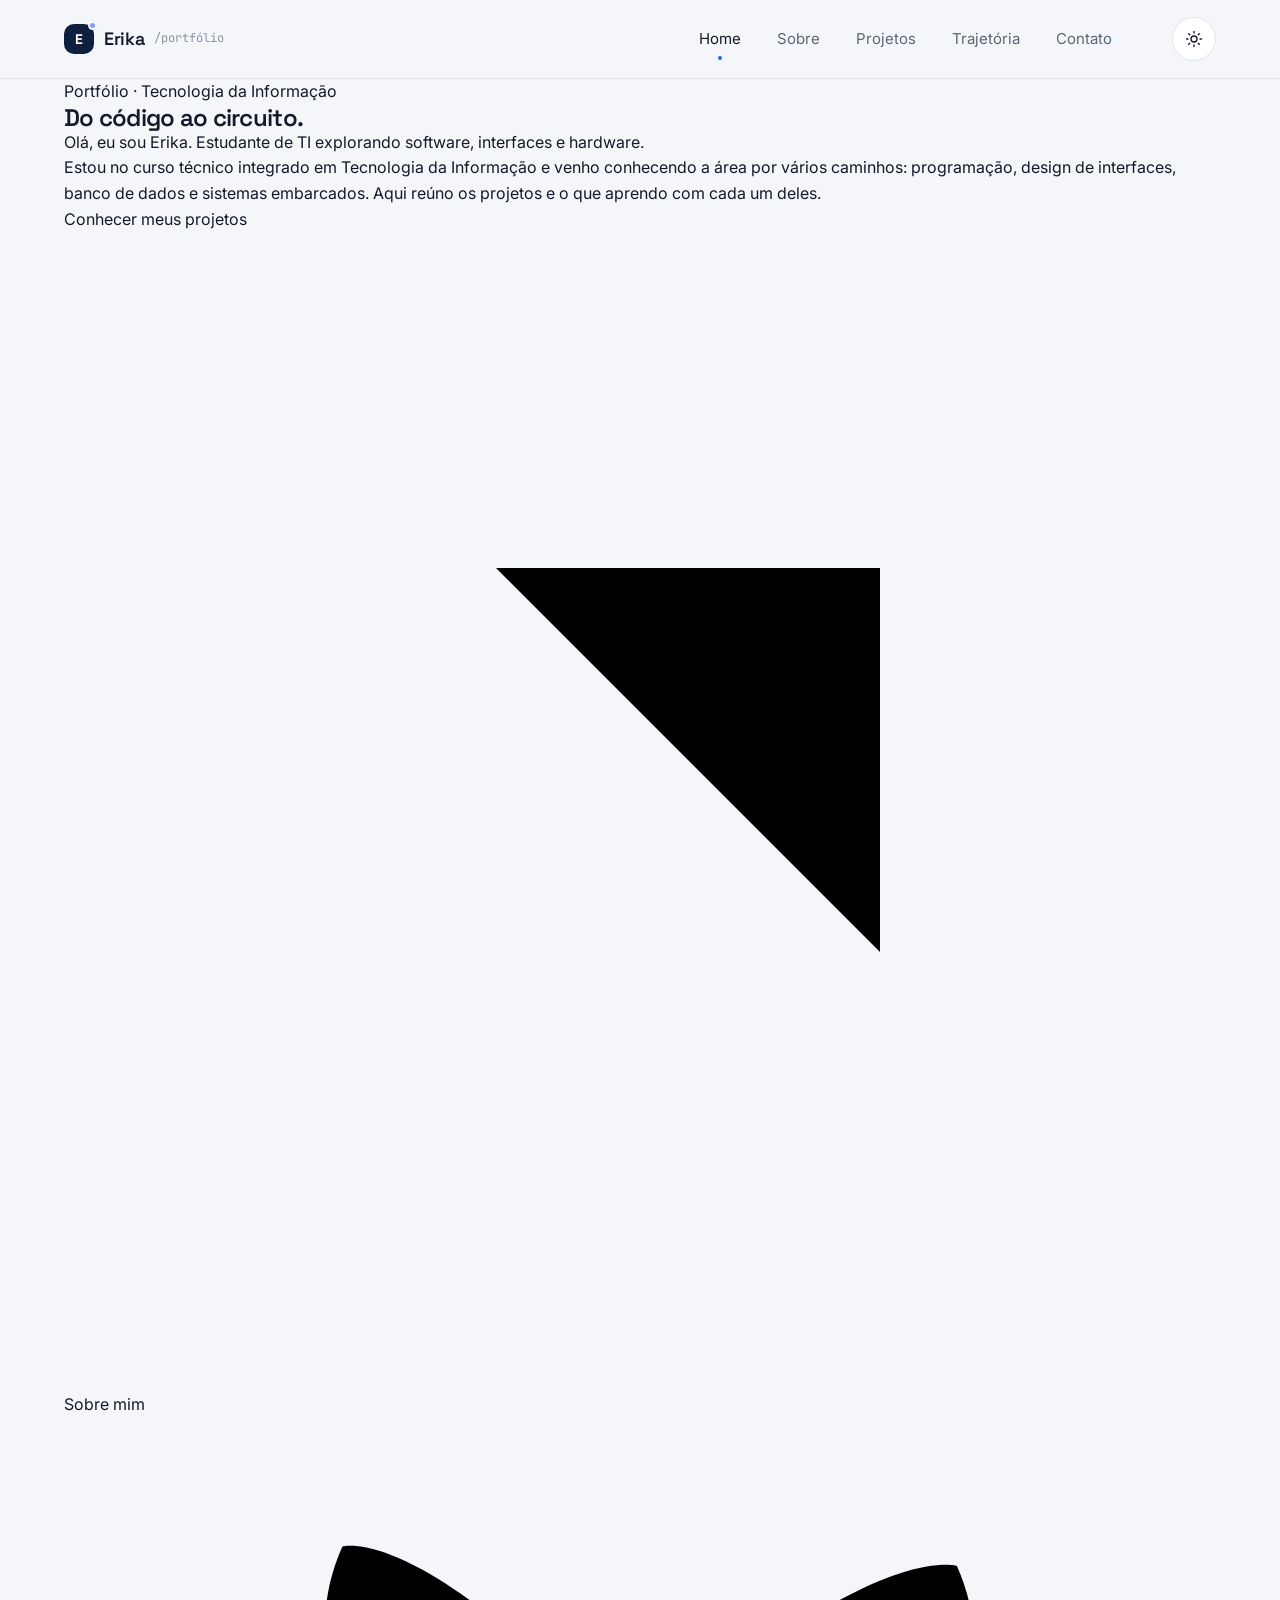
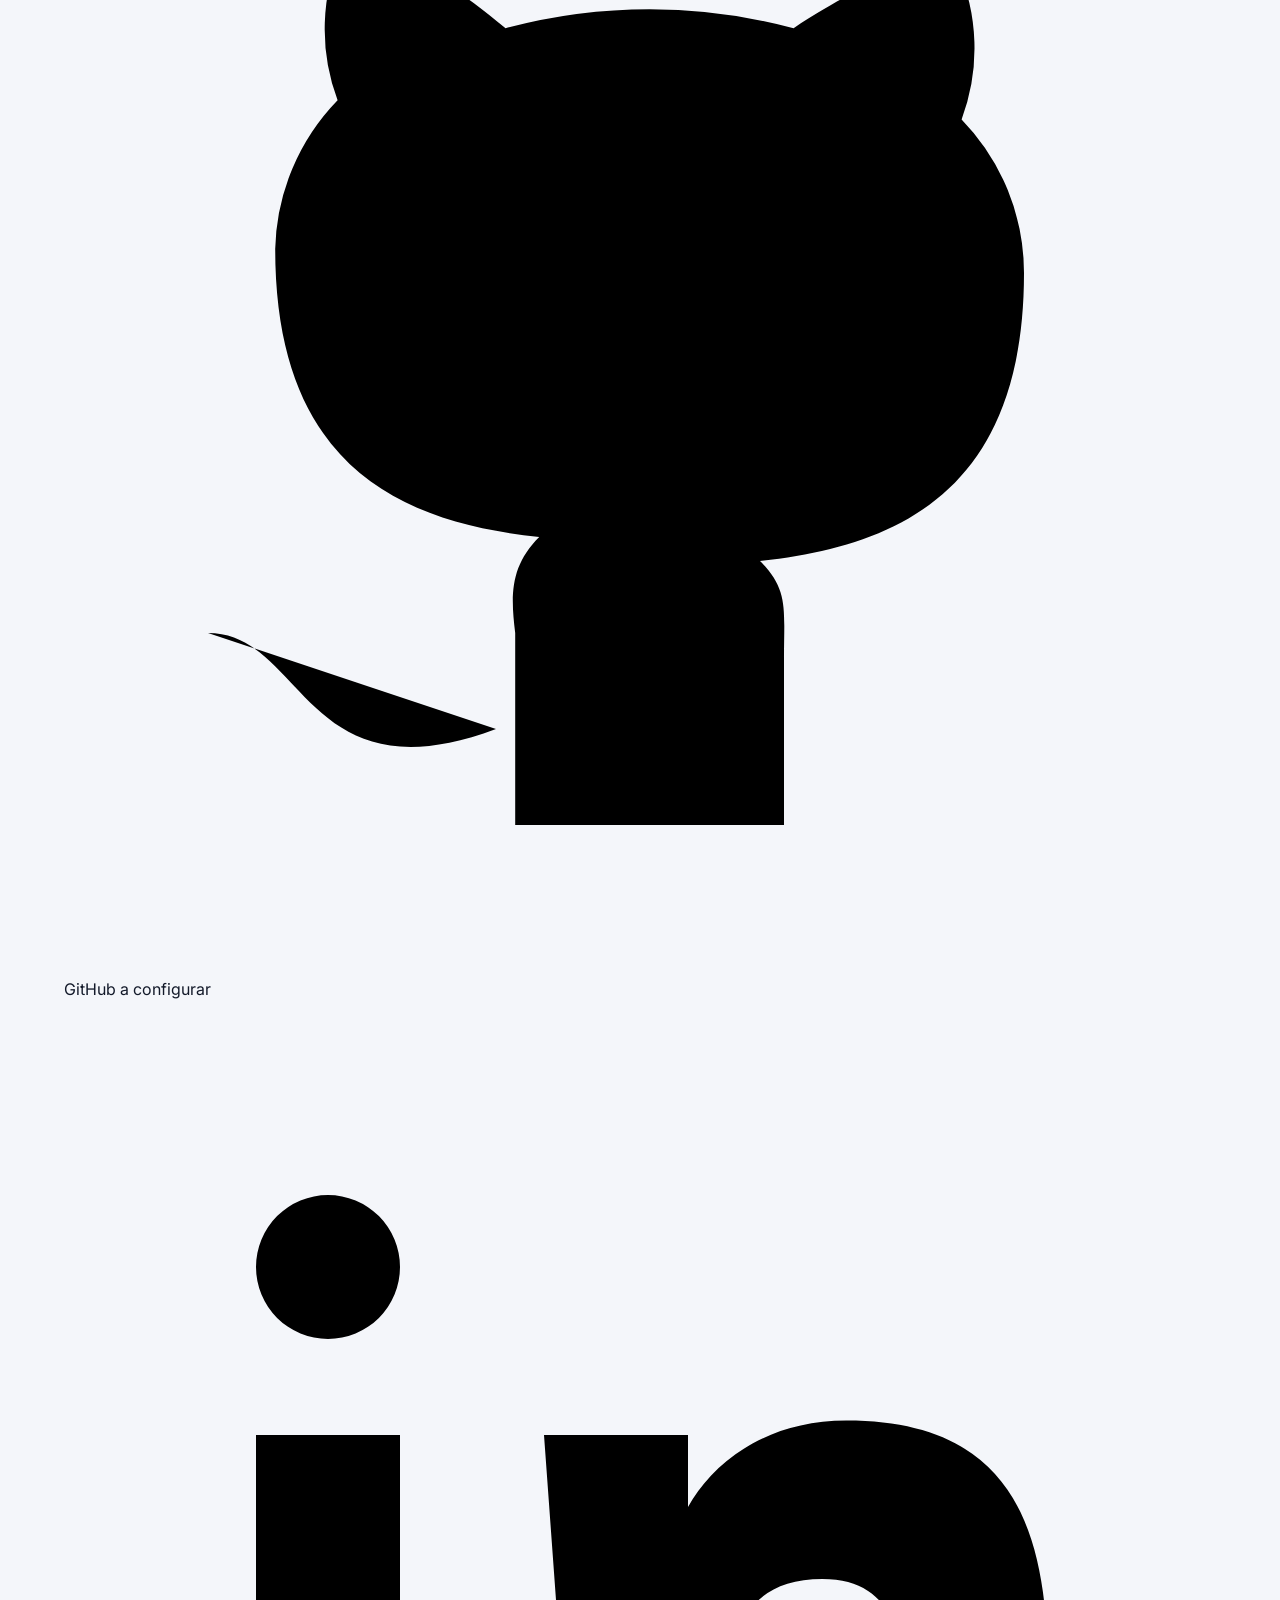
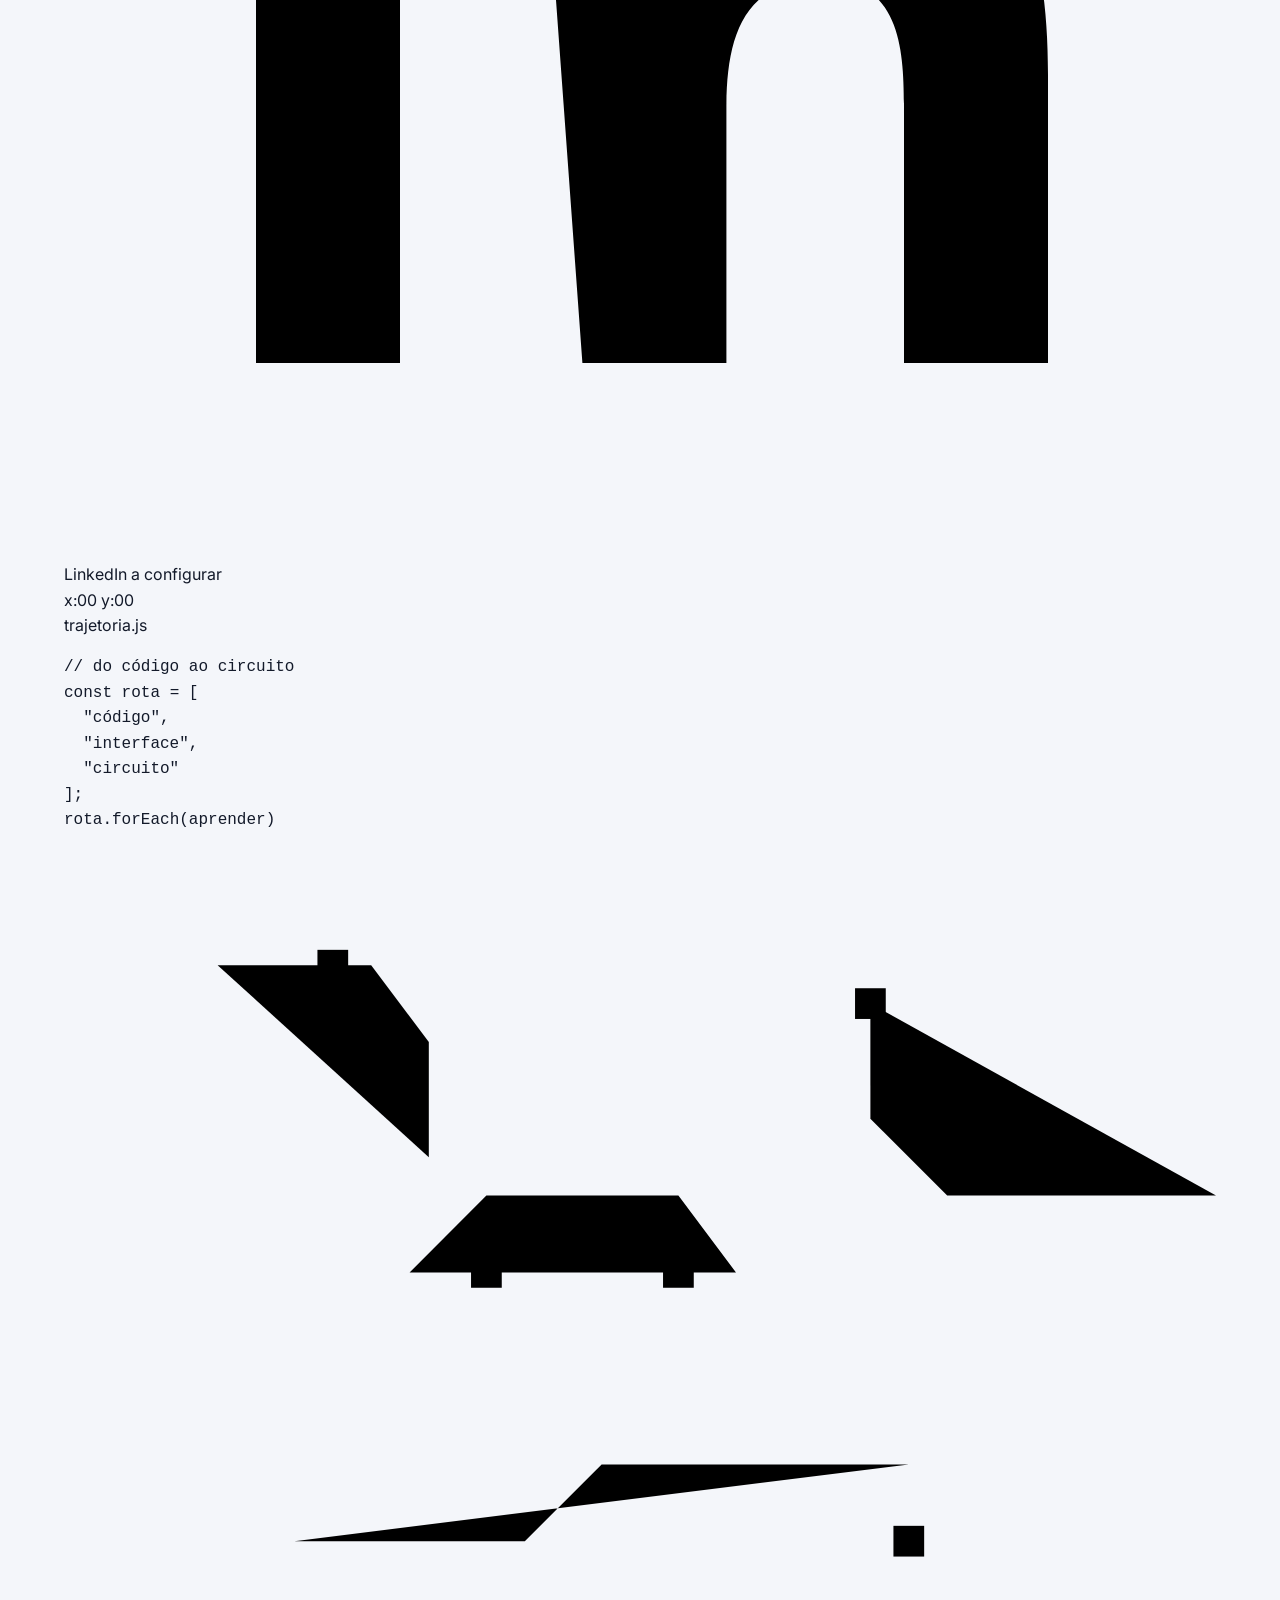
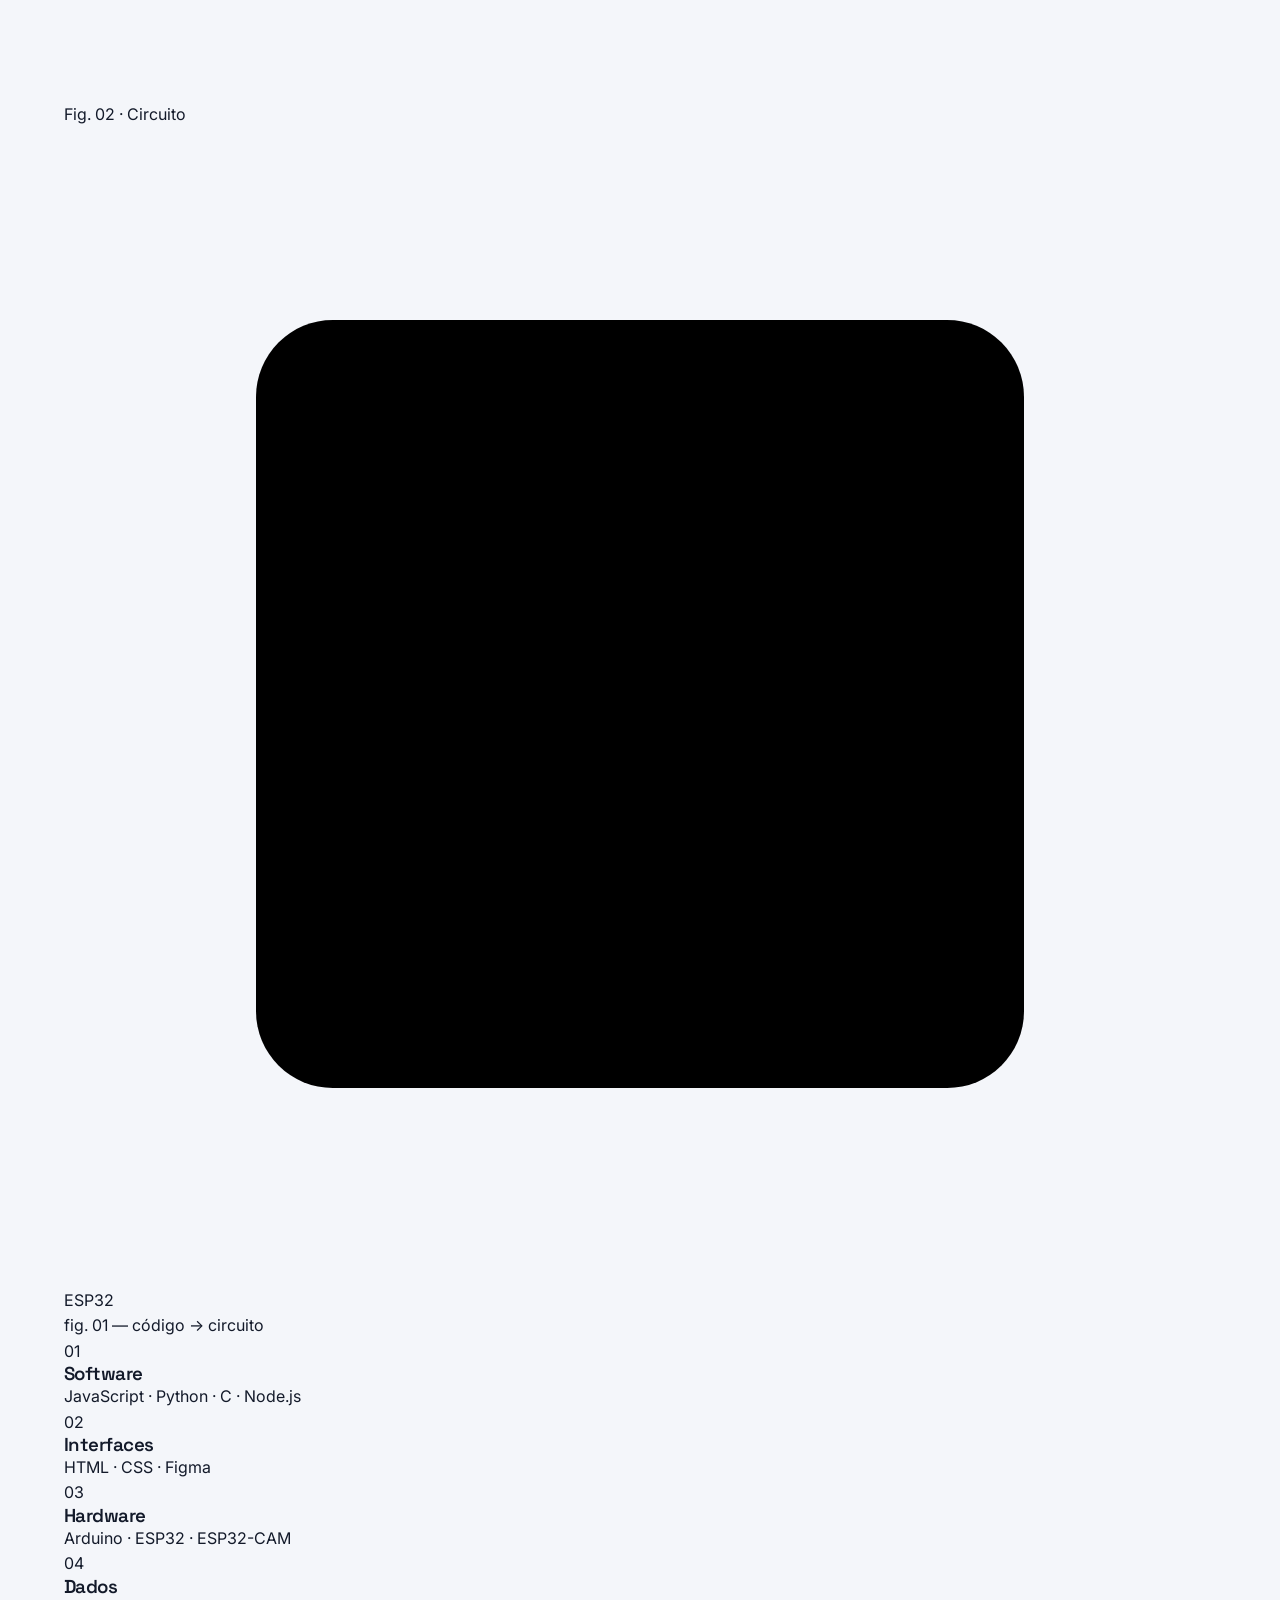
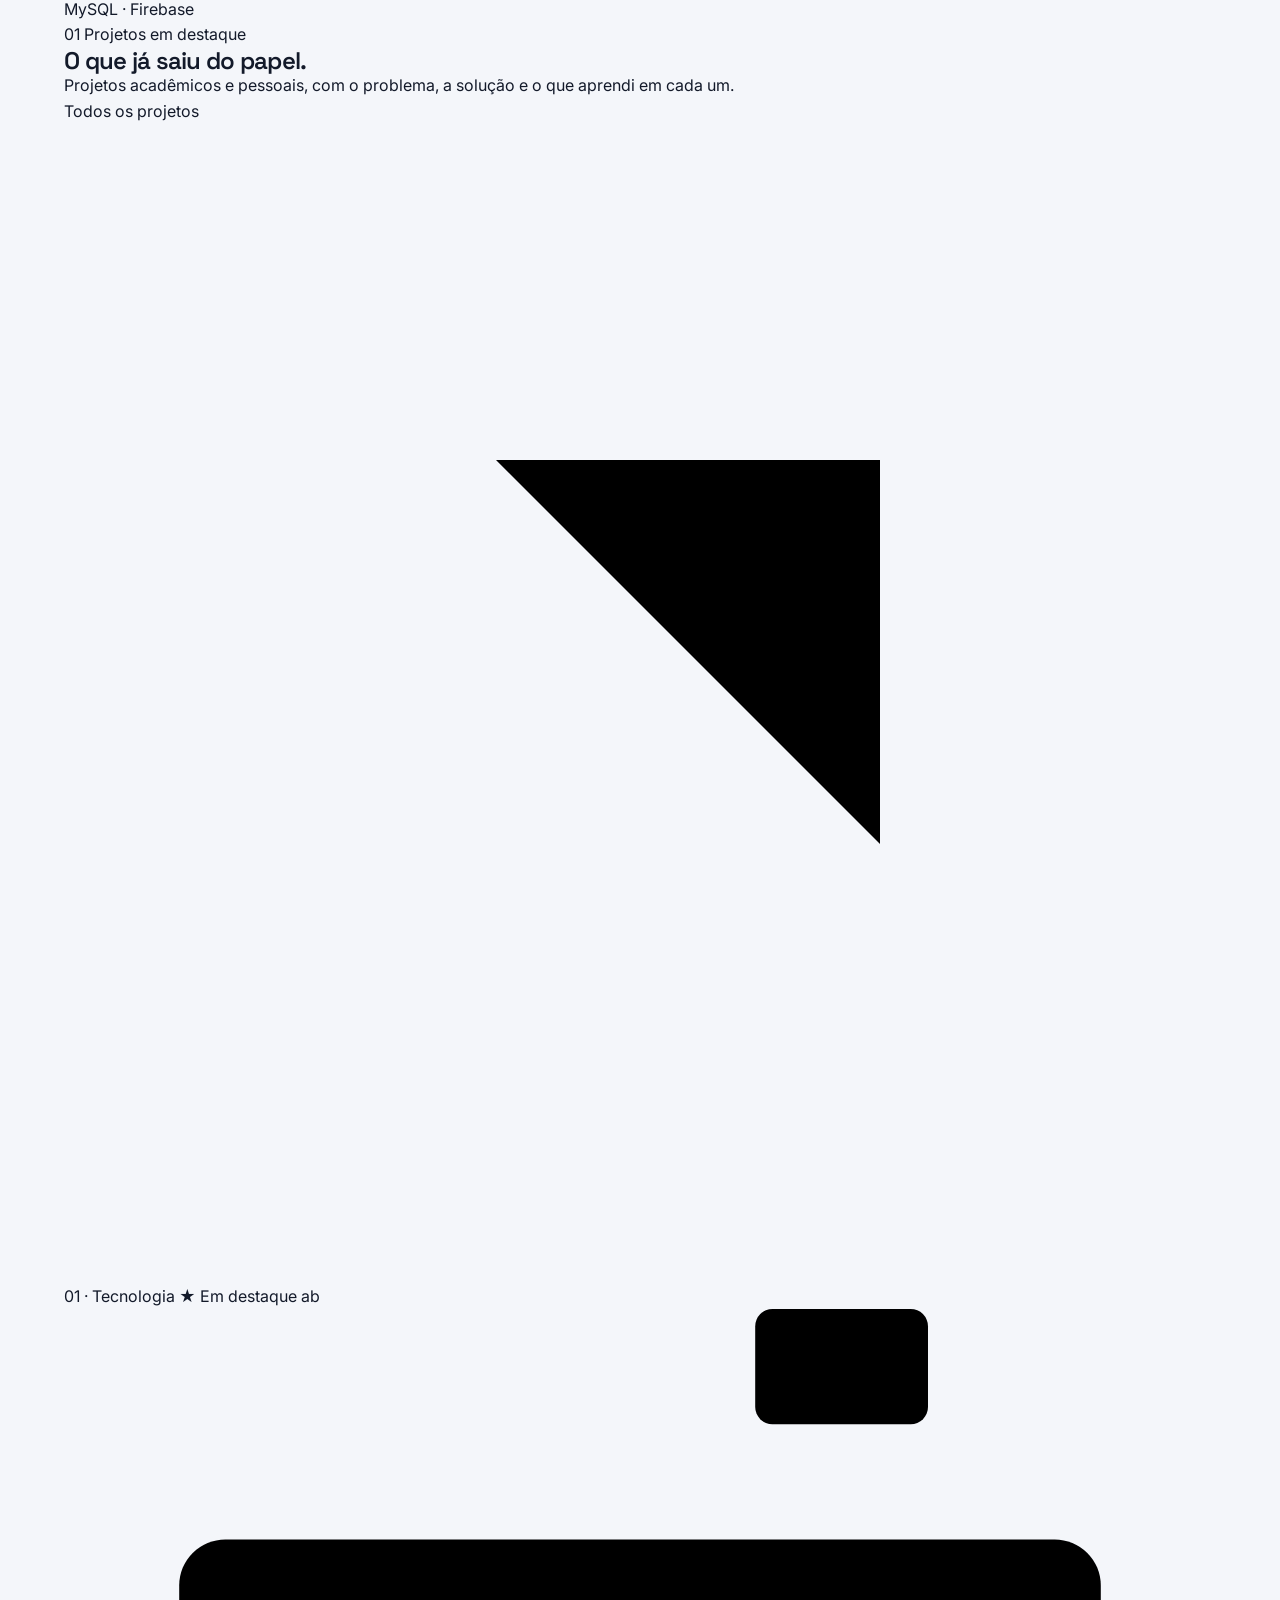
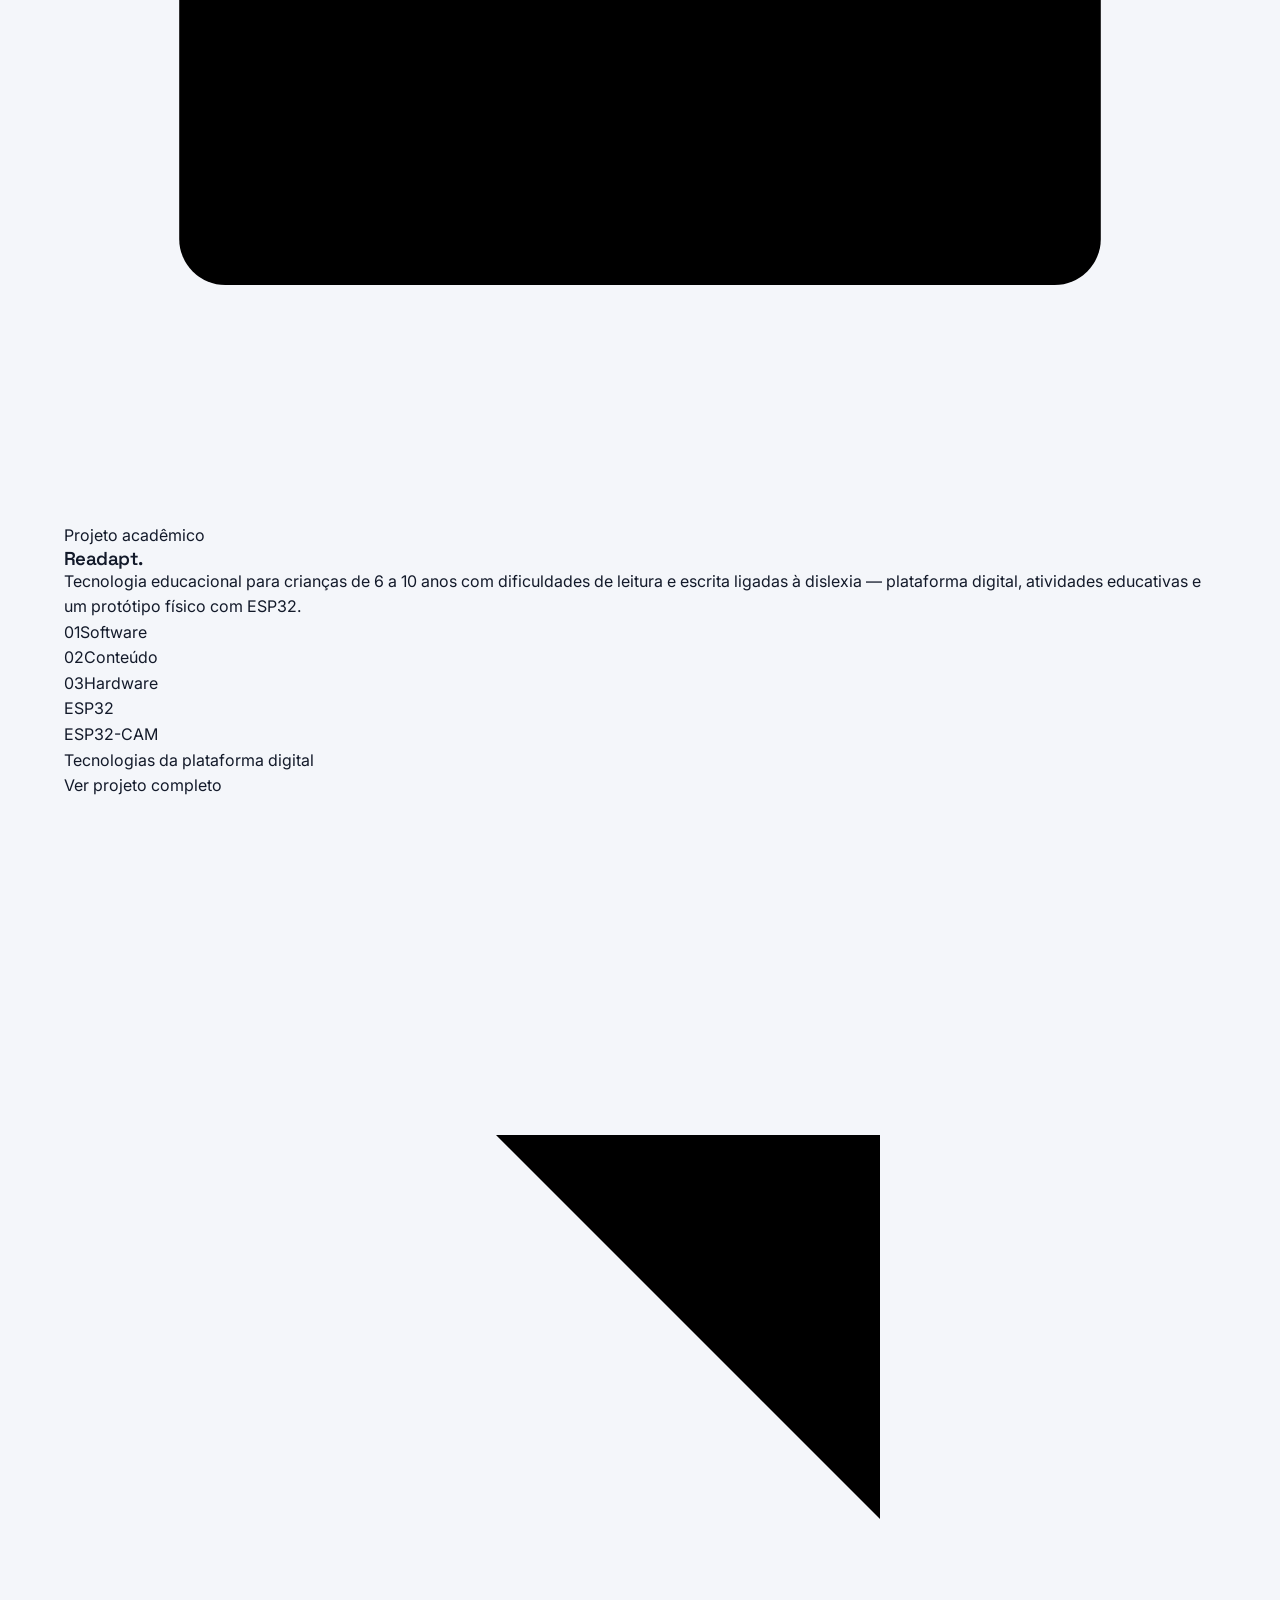
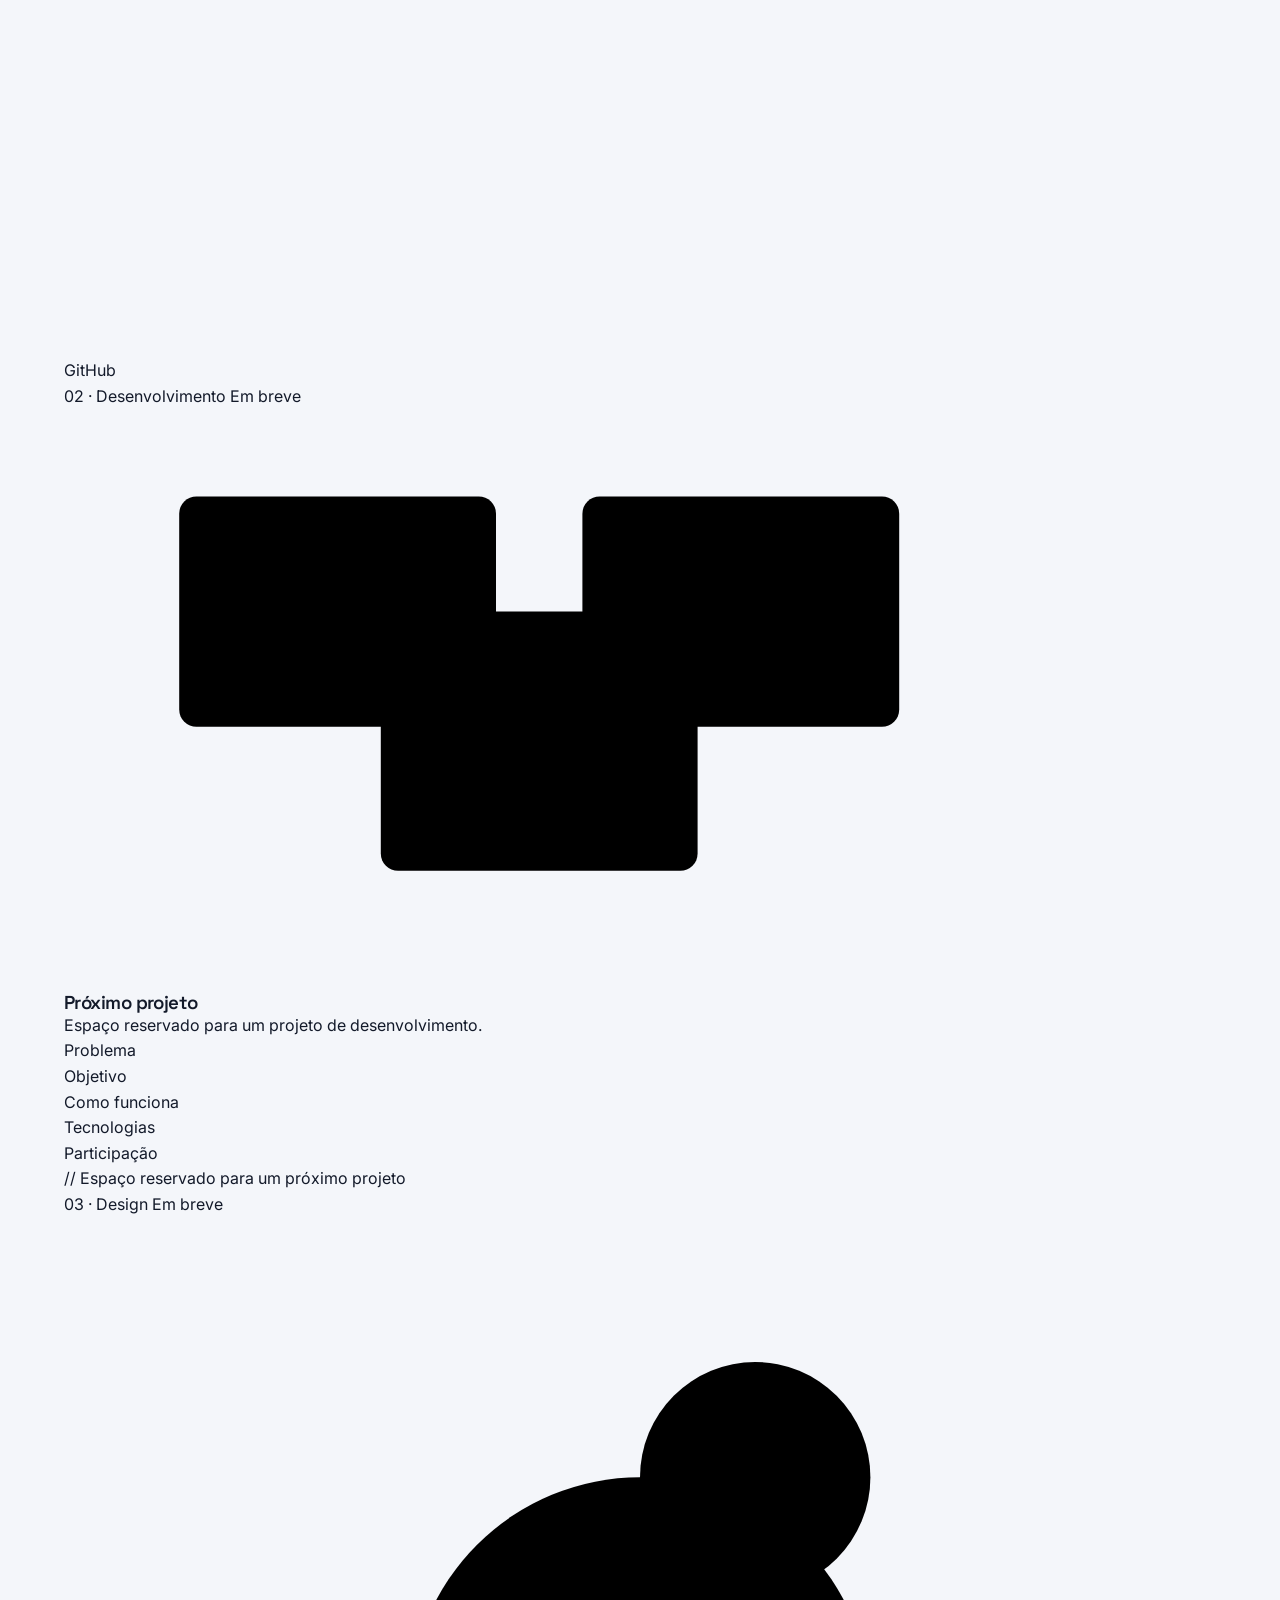
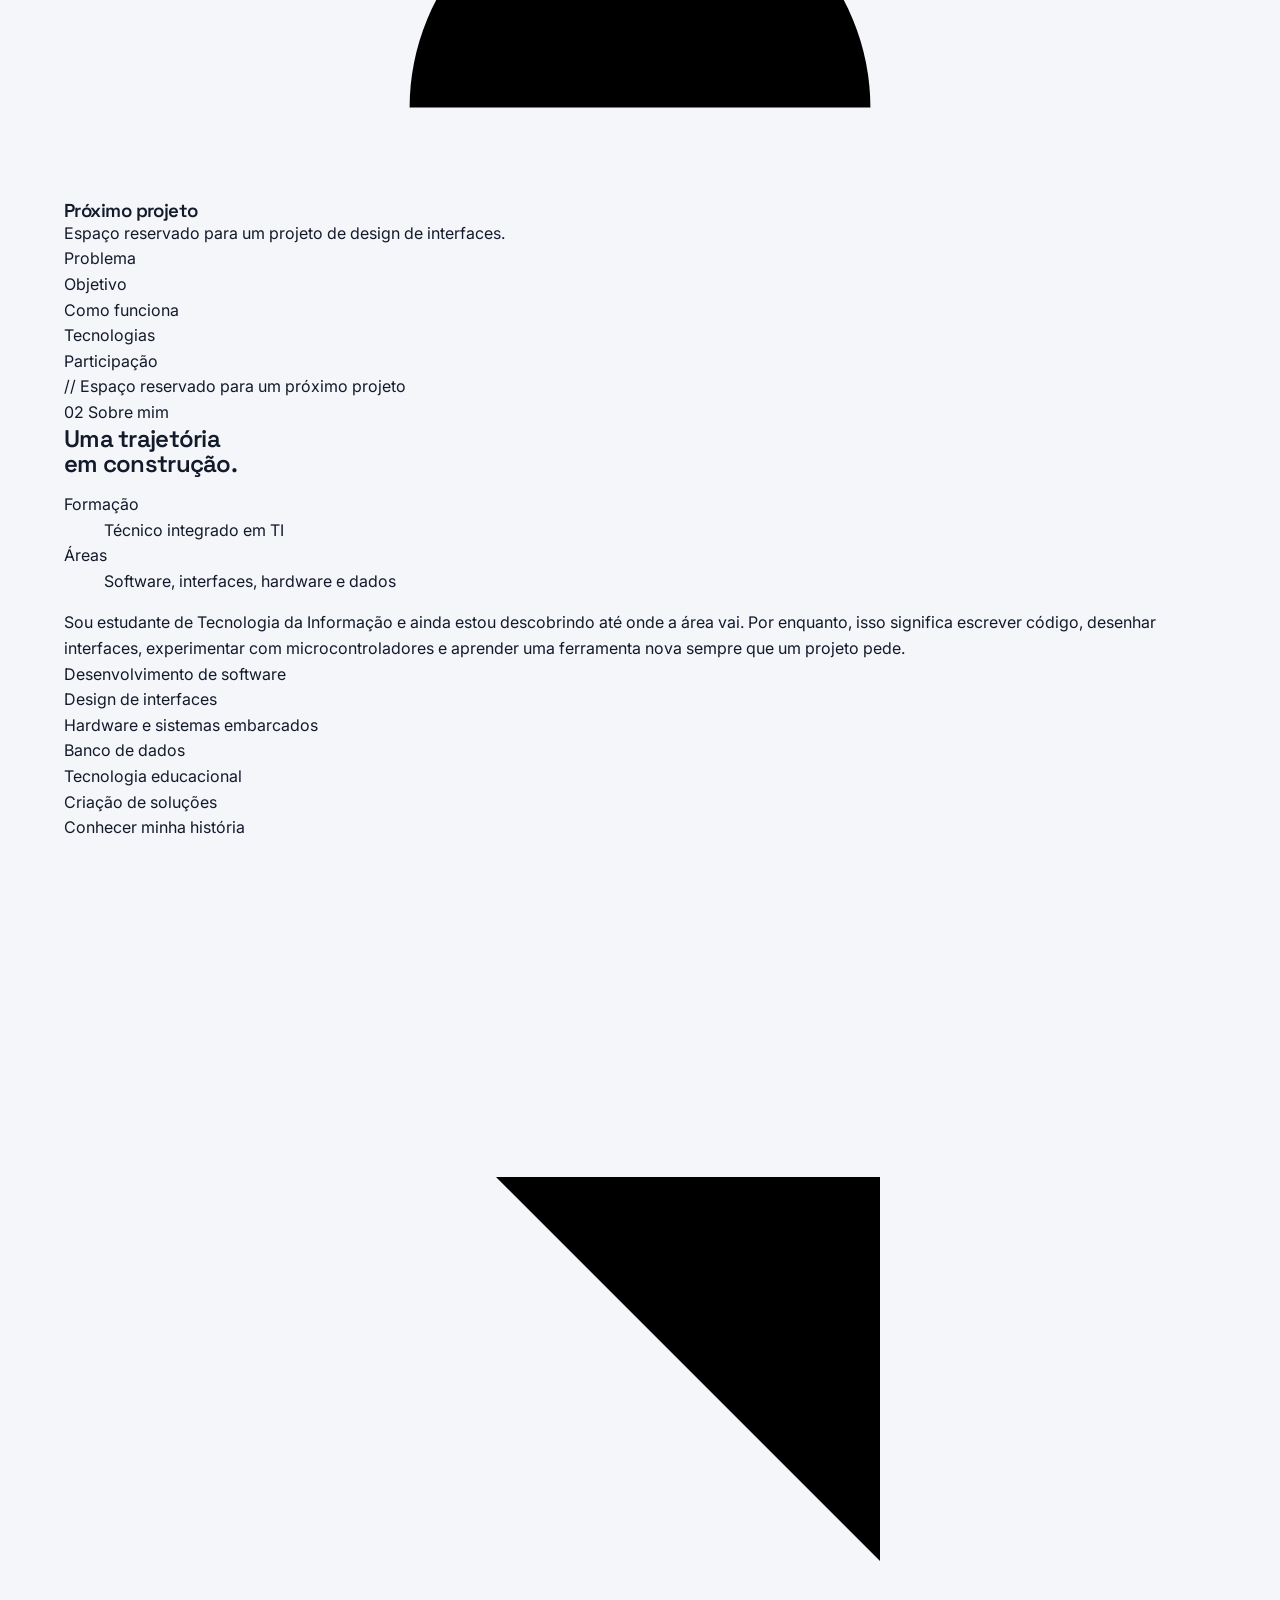
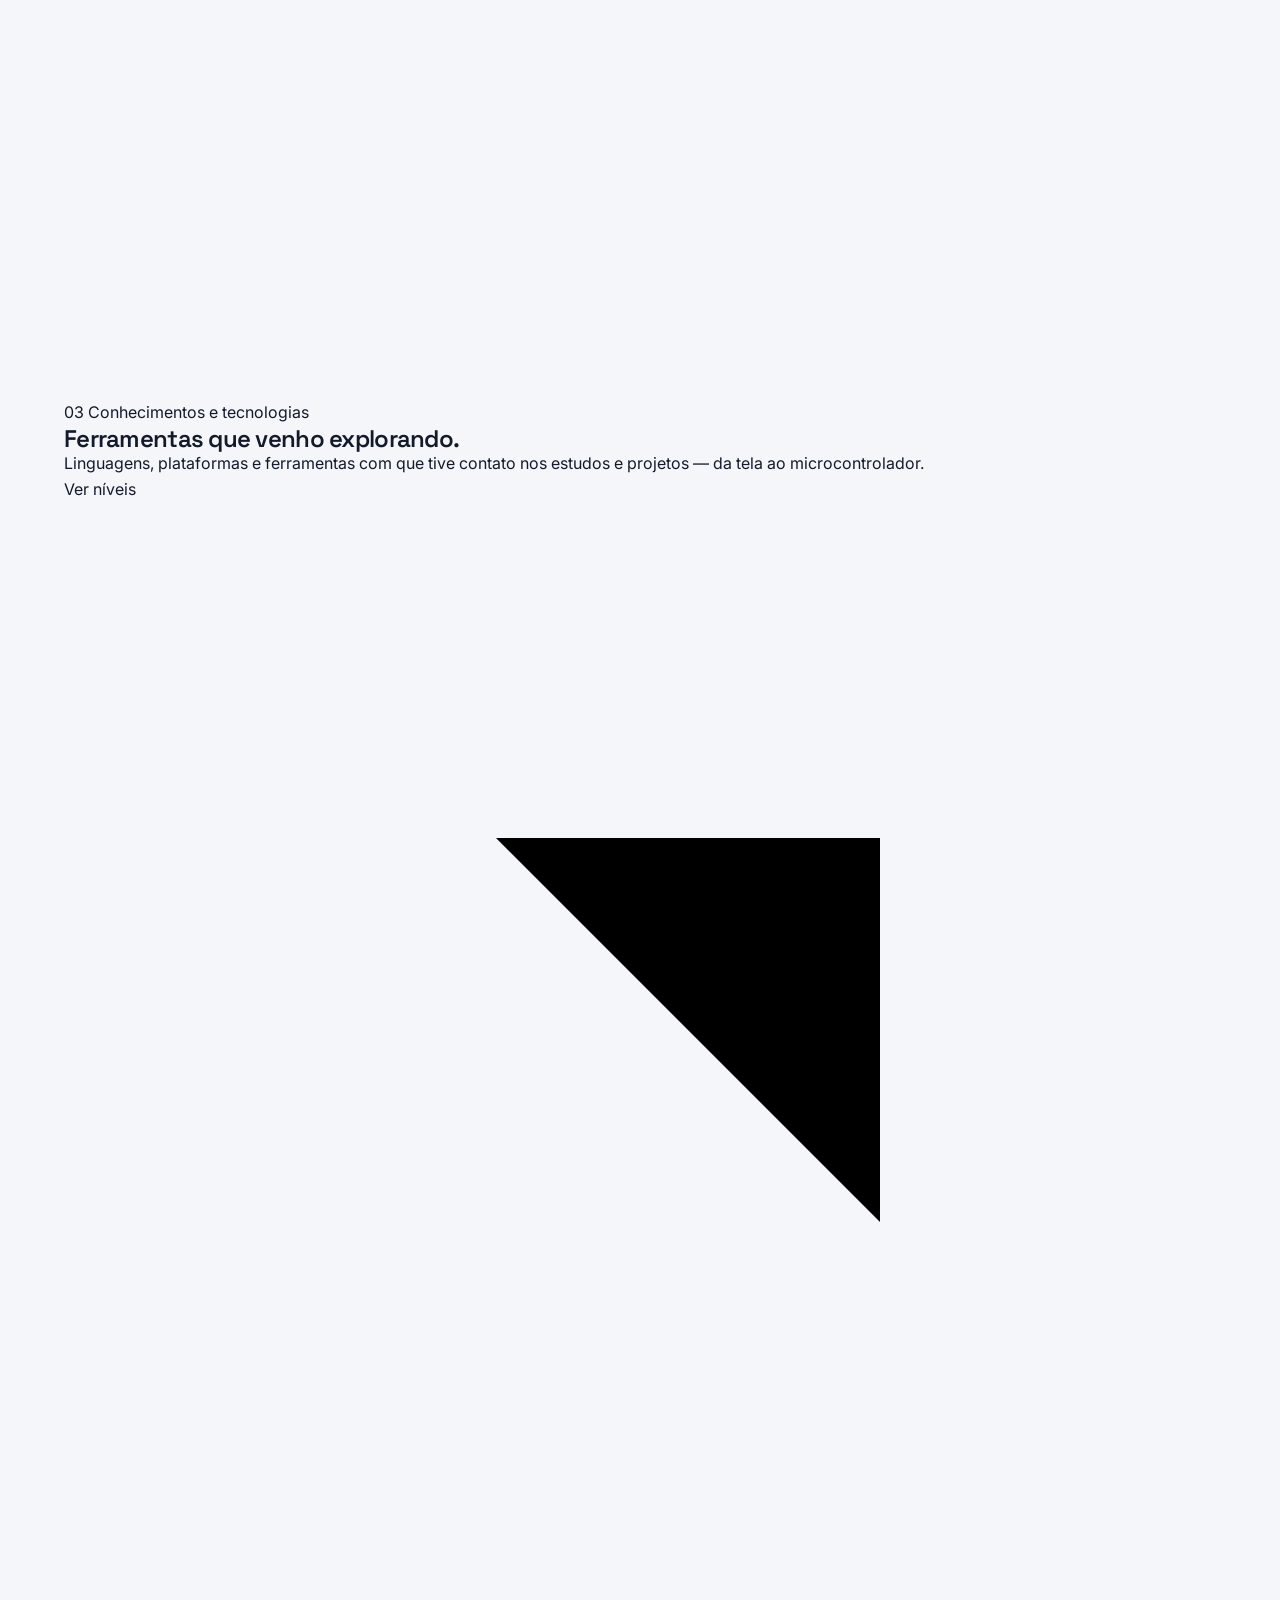
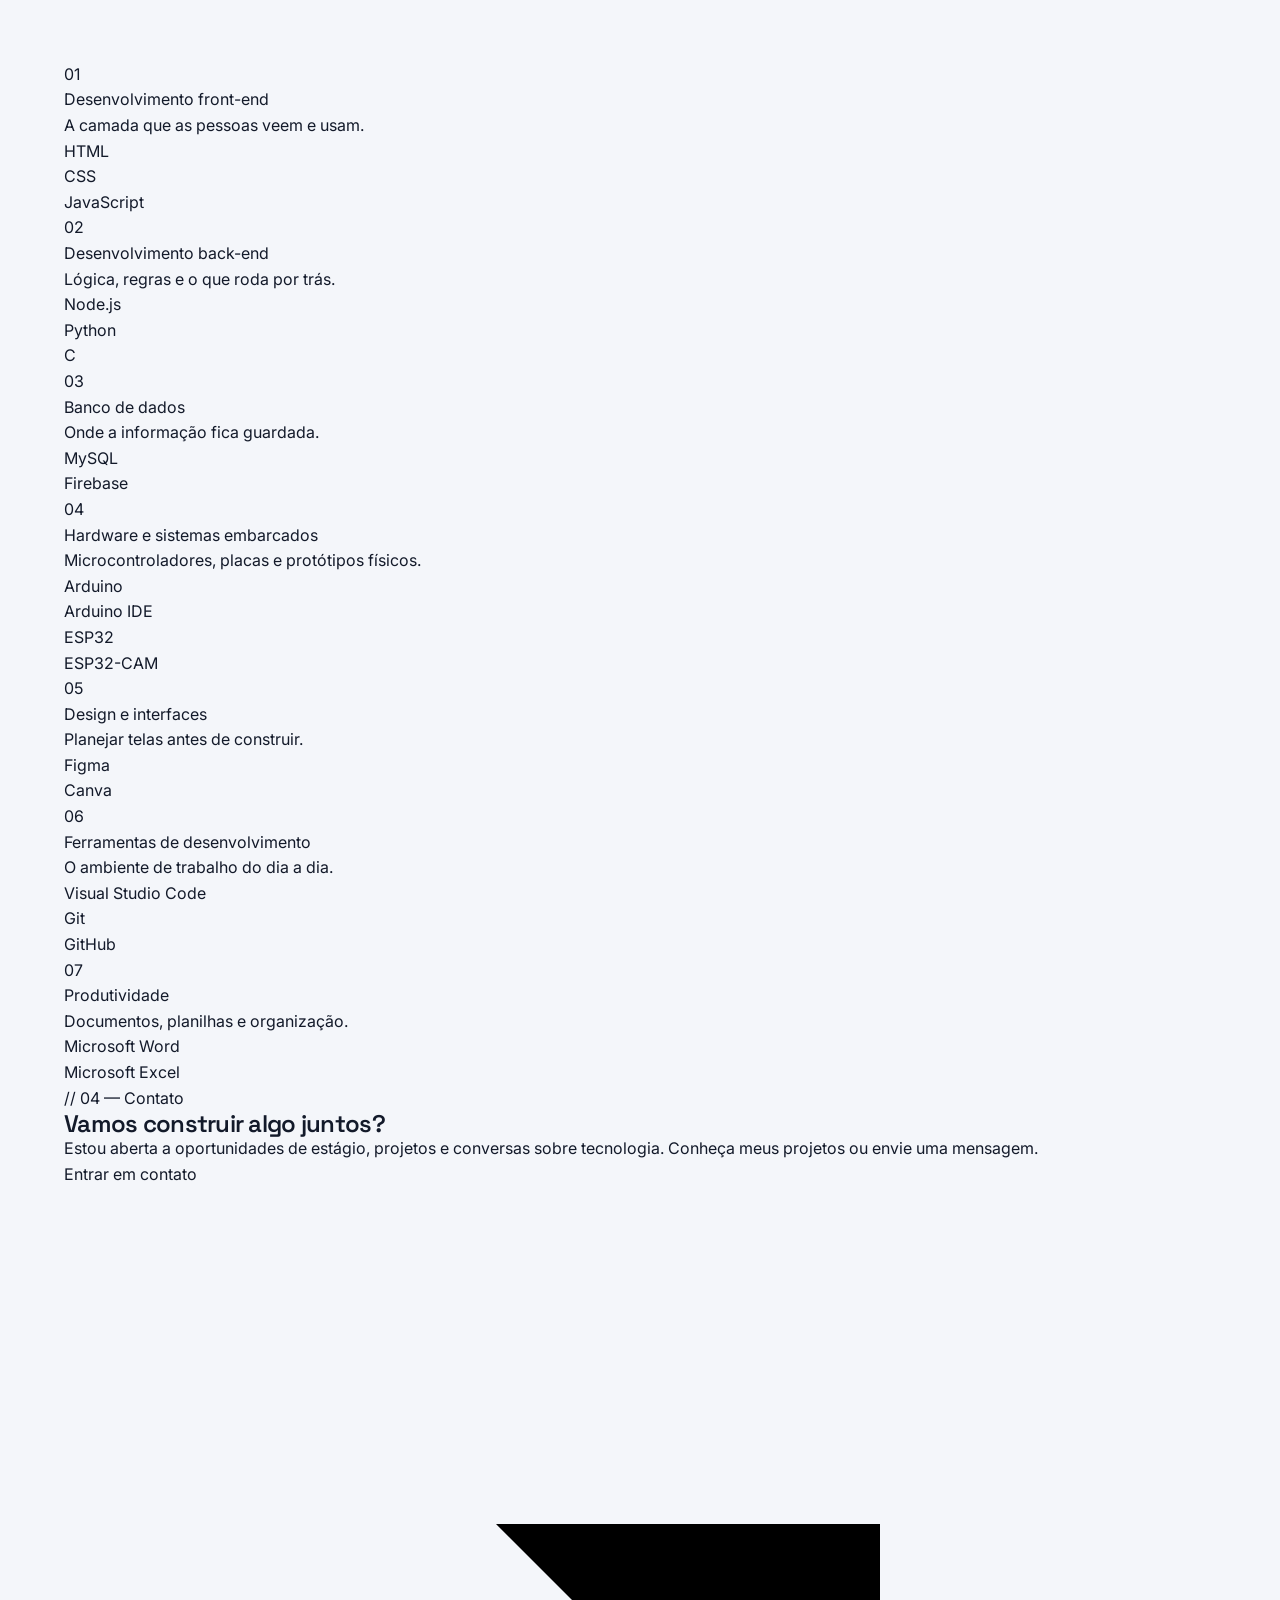
==== commit 97b12244: "FEAT: adiciona variáveis de cor, base e cabeçalho da home" ====
--- a/index.html
+++ b/index.html
@@ -9,7 +9,7 @@
   <link rel="preconnect" href="https://fonts.googleapis.com">
   <link rel="preconnect" href="https://fonts.gstatic.com" crossorigin>
   <link href="https://fonts.googleapis.com/css2?family=Inter:wght@400;500;600&family=Space+Grotesk:wght@500;600;700&family=JetBrains+Mono:wght@400;500&display=swap" rel="stylesheet">
-  <link rel="stylesheet" href="css/style.css">
+  <link rel="stylesheet" href="index.css">
 </head>
 <body>
 
--- a/index.css
+++ b/index.css
@@ -0,0 +1,275 @@
+/* =========================================================
+   HOME (index.html)
+   ---------------------------------------------------------
+   Índice de tópicos:
+   1. Variáveis de cor (claro e escuro)
+   2. Base da página
+   3. Cabeçalho
+   4. Utilitários de cor
+   5. Botões
+   6. Hero
+   7. Faixa de áreas
+   8. Projetos em destaque
+   9. Prévia da Sobre
+   10. Conhecimentos
+   11. Chamada final
+   12. Rodapé
+   ========================================================= */
+
+
+/* ---------- 1. Variáveis de cor ---------- */
+:root {
+  --bg: #f4f6fa;
+  --bg-tint: #eef2f9;
+  --surface: #ffffff;
+  --surface-2: #eaeef6;
+  --text: #131a2a;
+  --muted: #5b6578;
+  --muted-2: #8a93a6;
+  --line: #dfe4ee;
+  --grid: rgba(37, 99, 235, 0.06);
+  --blue: #2563eb;
+  --blue-light: #7aa2ff;
+  --blue-soft: #eaf1ff;
+  --navy: #0f1f3f;
+  --navy-2: #13294f;
+  --shadow: 0 24px 60px -28px rgba(15, 31, 63, 0.28);
+  --font-display: "Space Grotesk", ui-sans-serif, system-ui, sans-serif;
+  --font-sans: "Inter", ui-sans-serif, system-ui, sans-serif;
+  --font-mono: "JetBrains Mono", ui-monospace, SFMono-Regular, monospace;
+}
+
+/* Modo escuro pelo sistema, a menos que o usuário tenha escolhido o claro */
+@media (prefers-color-scheme: dark) {
+  :root:not([data-theme="light"]) {
+    --bg: #0b1322;
+    --bg-tint: #0e1830;
+    --surface: #121c31;
+    --surface-2: #1a2640;
+    --text: #eef2fa;
+    --muted: #9aa5ba;
+    --muted-2: #6f7b93;
+    --line: #263252;
+    --grid: rgba(122, 162, 255, 0.06);
+    --blue: #5b8cff;
+    --blue-light: #8fb0ff;
+    --blue-soft: #17264a;
+    --navy: #1f3a72;
+    --navy-2: #1a3263;
+    --shadow: 0 24px 60px -28px rgba(0, 0, 0, 0.7);
+  }
+}
+
+/* Modo escuro escolhido manualmente pelo botão */
+:root[data-theme="dark"] {
+  --bg: #0b1322;
+  --bg-tint: #0e1830;
+  --surface: #121c31;
+  --surface-2: #1a2640;
+  --text: #eef2fa;
+  --muted: #9aa5ba;
+  --muted-2: #6f7b93;
+  --line: #263252;
+  --grid: rgba(122, 162, 255, 0.06);
+  --blue: #5b8cff;
+  --blue-light: #8fb0ff;
+  --blue-soft: #17264a;
+  --navy: #1f3a72;
+  --navy-2: #1a3263;
+  --shadow: 0 24px 60px -28px rgba(0, 0, 0, 0.7);
+}
+
+
+/* ---------- 2. Base da página ---------- */
+*,
+*::before,
+*::after {
+  box-sizing: border-box;
+}
+
+html {
+  scroll-behavior: smooth;
+  -webkit-text-size-adjust: 100%;
+}
+
+body {
+  margin: 0;
+  min-height: 100vh;
+  background-color: var(--bg);
+  color: var(--text);
+  font-family: var(--font-sans);
+  font-size: 16px;
+  line-height: 1.6;
+  -webkit-font-smoothing: antialiased;
+  transition: background-color 0.3s ease, color 0.3s ease;
+}
+
+a {
+  color: inherit;
+  text-decoration: none;
+}
+
+button {
+  font: inherit;
+  color: inherit;
+}
+
+ul {
+  margin: 0;
+  padding: 0;
+  list-style: none;
+}
+
+p {
+  margin: 0;
+}
+
+h1,
+h2,
+h3,
+h4 {
+  font-family: var(--font-display);
+  margin: 0;
+  font-weight: 600;
+  line-height: 1.05;
+  letter-spacing: -0.03em;
+}
+
+
+.container {
+  width: 100%;
+  max-width: 1200px;
+  margin: 0 auto;
+  padding: 0 24px;
+}
+
+:focus-visible {
+  outline: 2px solid var(--blue);
+  outline-offset: 3px;
+}
+
+
+/* ---------- 3. Cabeçalho ---------- */
+.site-header {
+  position: sticky;
+  top: 0;
+  z-index: 50;
+  background: color-mix(in srgb, var(--bg) 85%, transparent);
+  backdrop-filter: blur(12px);
+  -webkit-backdrop-filter: blur(12px);
+  border-bottom: 1px solid var(--line);
+}
+
+.header-inner {
+  height: 78px;
+  display: flex;
+  align-items: center;
+  justify-content: space-between;
+  gap: 24px;
+}
+
+.brand {
+  display: inline-flex;
+  align-items: center;
+  gap: 10px;
+}
+
+.brand-mark {
+  position: relative;
+  width: 30px;
+  height: 30px;
+  display: grid;
+  place-items: center;
+  border-radius: 10px;
+  background: var(--navy);
+  color: #fff;
+  font-family: var(--font-display);
+  font-weight: 700;
+  font-size: 14px;
+}
+
+.brand-mark::after {
+  content: "";
+  position: absolute;
+  top: -3px;
+  right: -3px;
+  width: 9px;
+  height: 9px;
+  border-radius: 50%;
+  background: var(--blue-light);
+  border: 2px solid var(--bg);
+}
+
+.brand-name {
+  font-family: var(--font-display);
+  font-weight: 600;
+  font-size: 18px;
+  letter-spacing: -0.02em;
+}
+
+.brand-path {
+  font-family: var(--font-mono);
+  font-size: 12px;
+  color: var(--muted-2);
+}
+
+.site-nav ul {
+  display: flex;
+  gap: 36px;
+}
+
+.site-nav {
+  margin-left: auto;
+  margin-right: 36px;
+}
+
+.site-nav a {
+  position: relative;
+  color: var(--muted);
+  font-size: 15px;
+  transition: color 0.2s ease;
+}
+
+.site-nav a:hover,
+.site-nav a.active {
+  color: var(--text);
+}
+
+.site-nav a.active::after {
+  content: "";
+  position: absolute;
+  left: 50%;
+  bottom: -12px;
+  width: 4px;
+  height: 4px;
+  border-radius: 50%;
+  background: var(--blue);
+  transform: translateX(-50%);
+}
+
+.theme-toggle {
+  width: 44px;
+  height: 44px;
+  display: grid;
+  place-items: center;
+  border-radius: 50%;
+  border: 1px solid var(--line);
+  background: var(--surface);
+  cursor: pointer;
+  transition: border-color 0.2s ease;
+}
+
+.theme-toggle:hover {
+  border-color: var(--blue);
+}
+
+.theme-toggle svg {
+  width: 18px;
+  height: 18px;
+  fill: none;
+  stroke: currentColor;
+  stroke-width: 1.8;
+  stroke-linecap: round;
+}
+
+
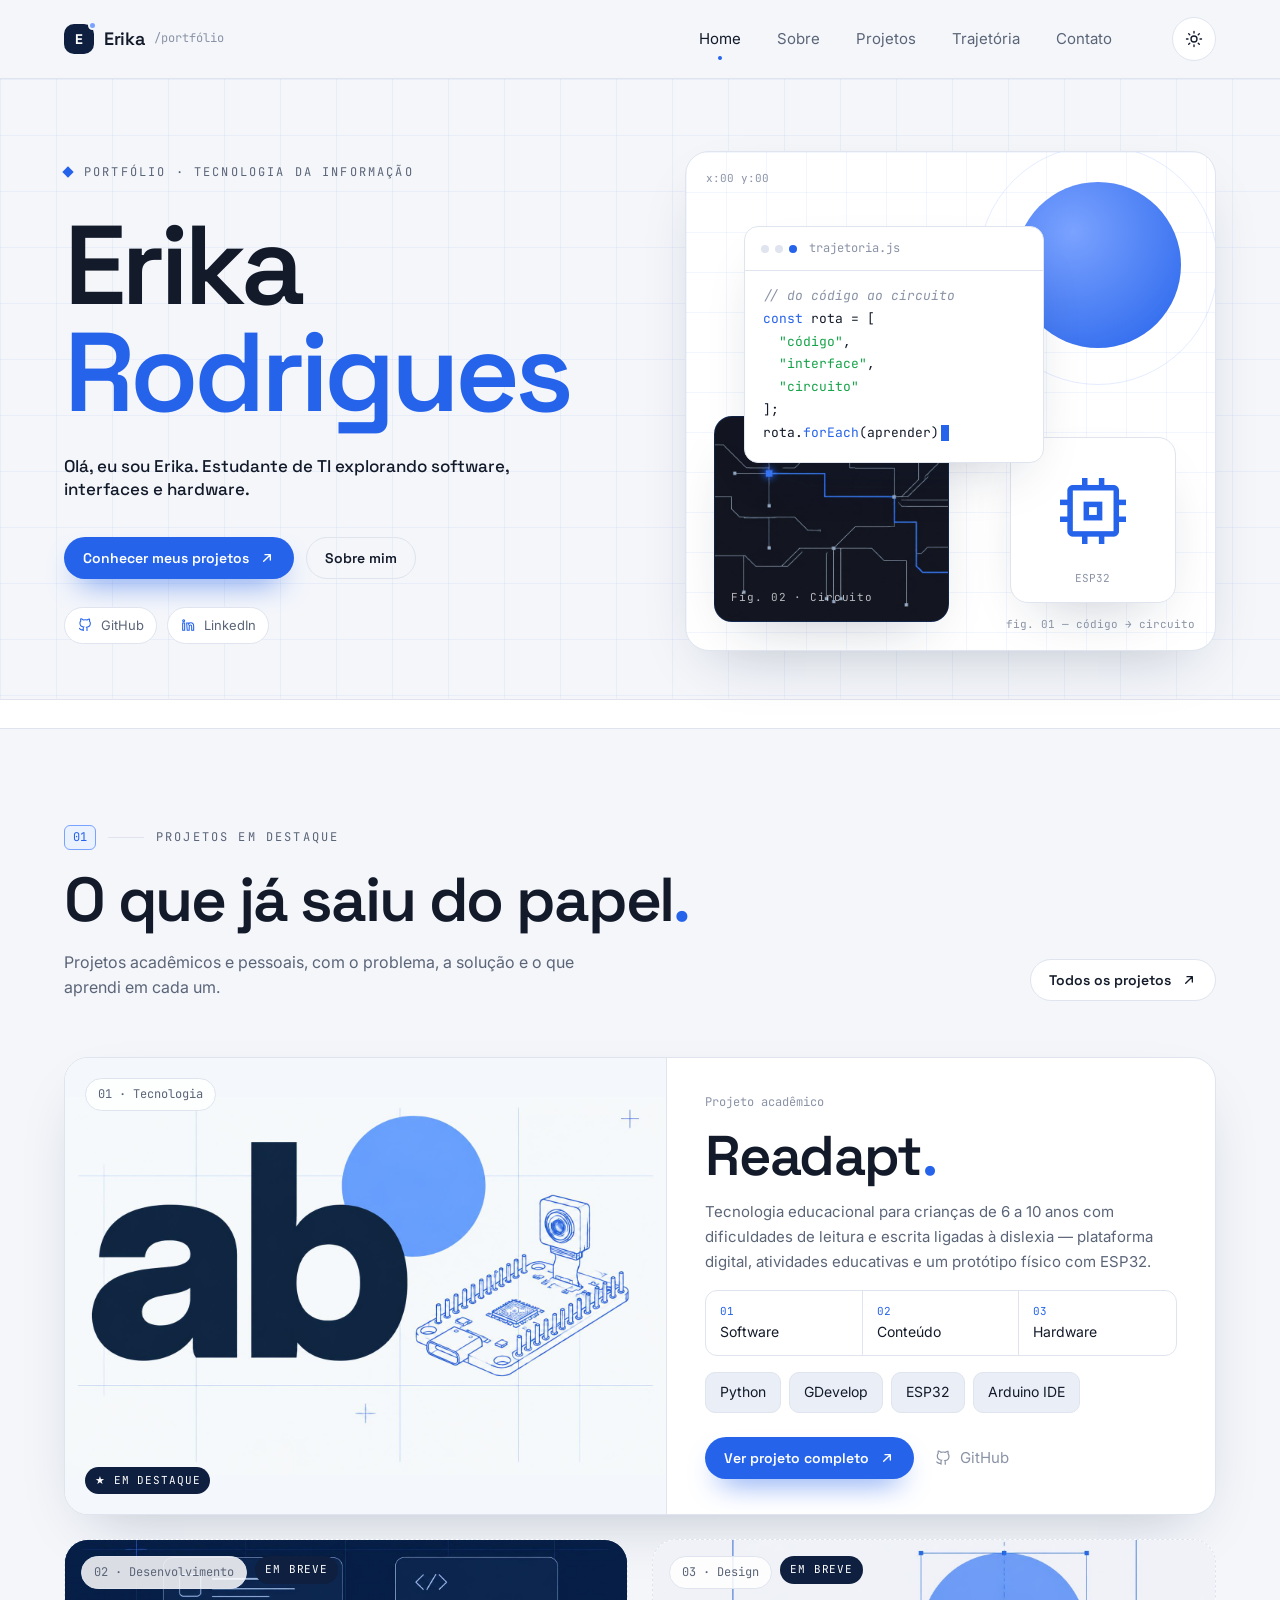
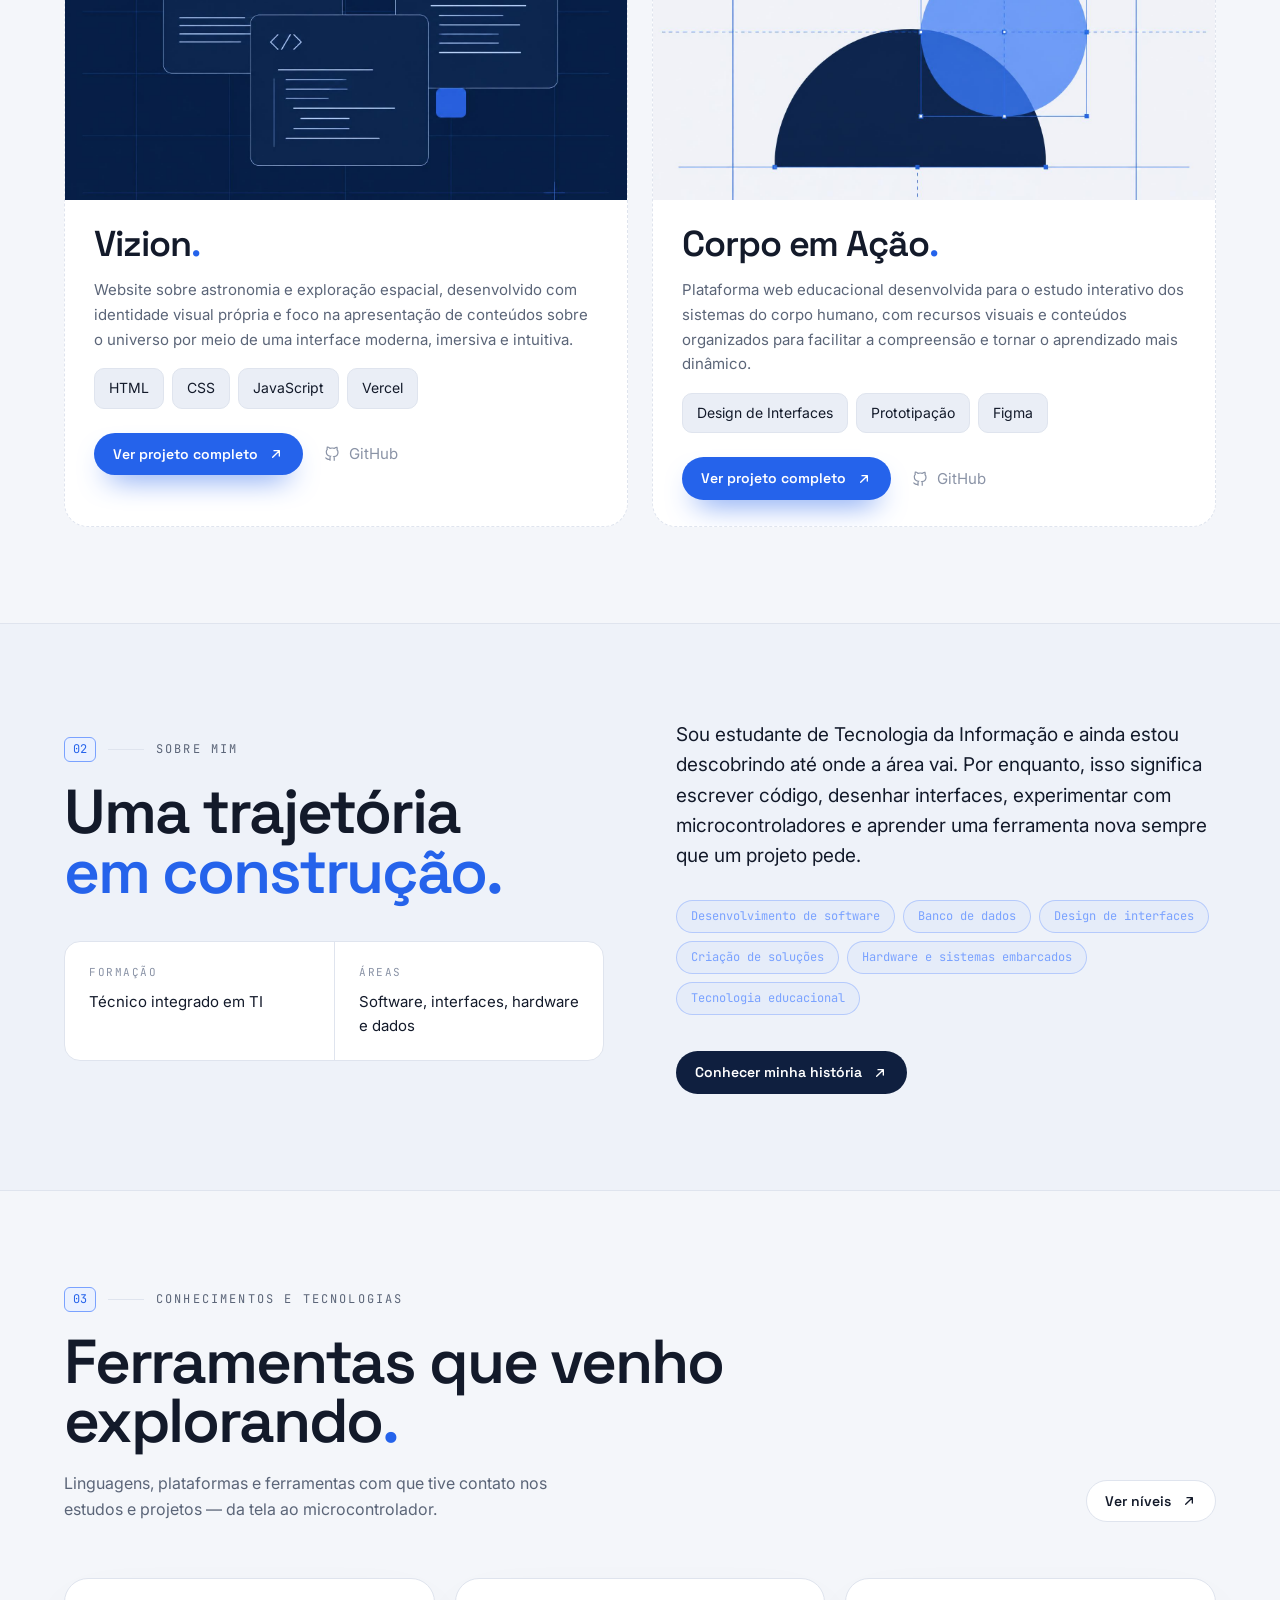
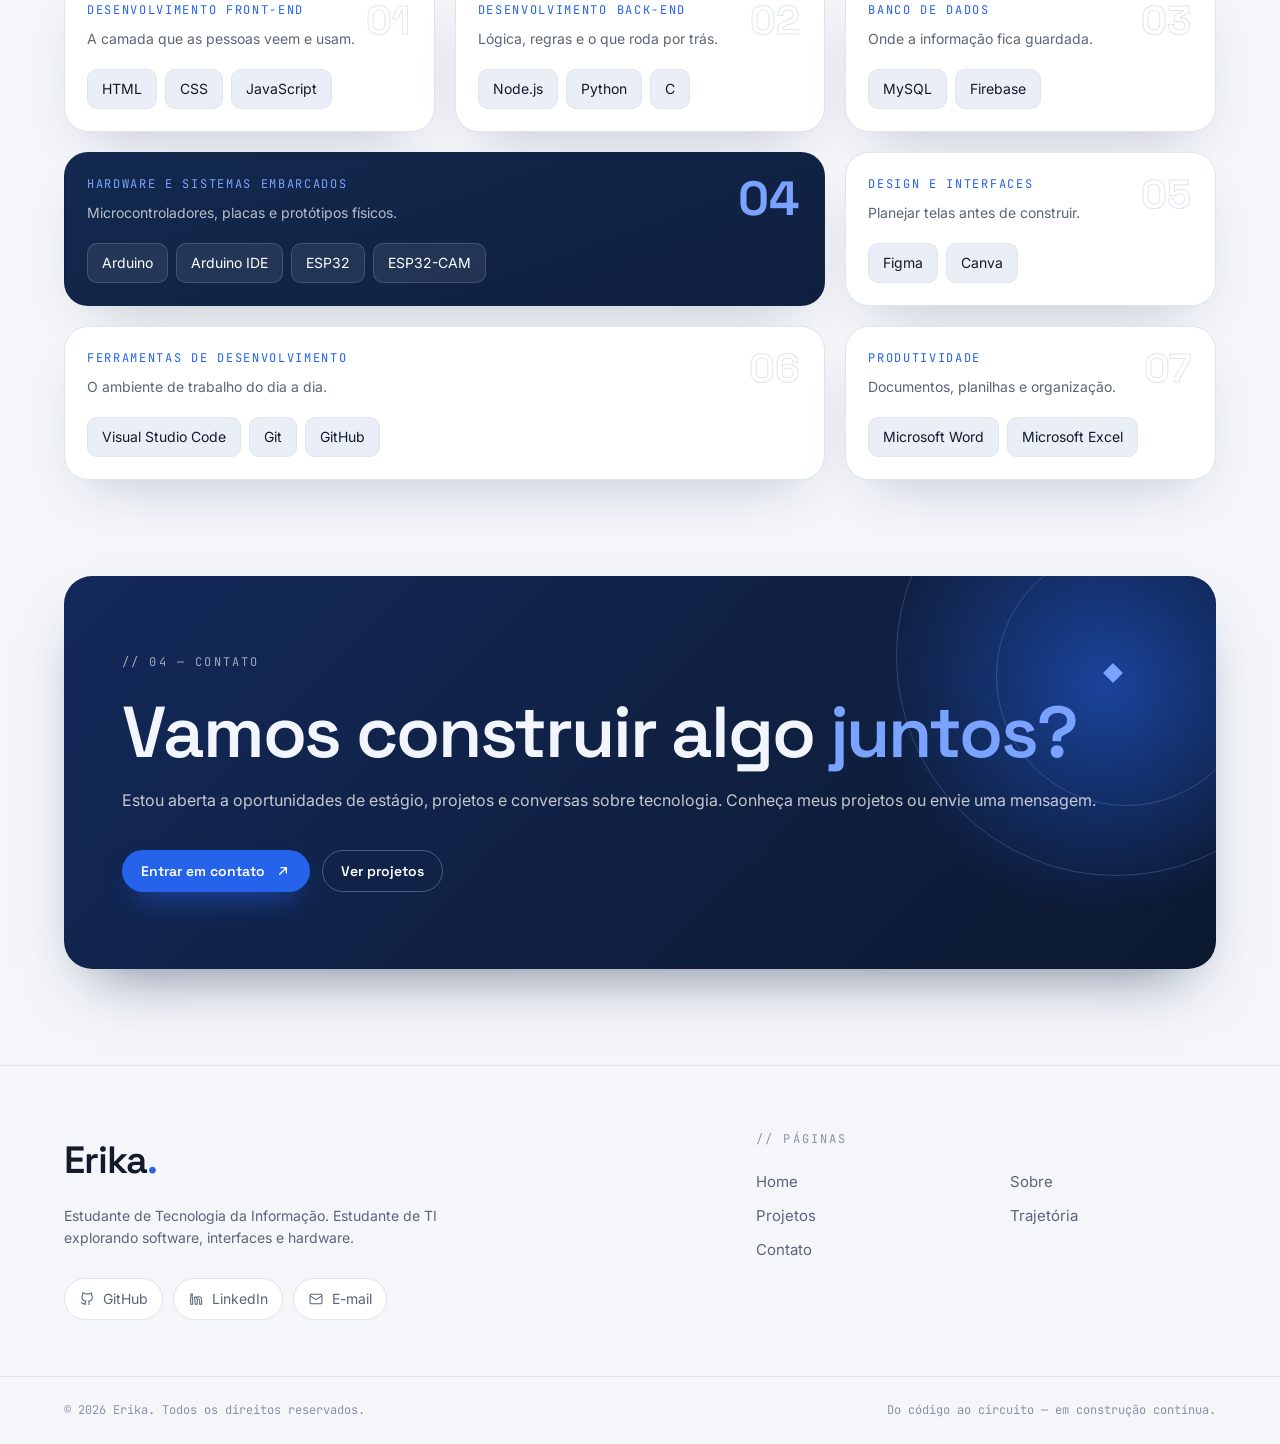
==== commit 92dc699c: "FIX: ajusta textos, imagens, links e chamada final da home" ====
--- a/index.html
+++ b/index.html
@@ -8,8 +8,9 @@
 
   <link rel="preconnect" href="https://fonts.googleapis.com">
   <link rel="preconnect" href="https://fonts.gstatic.com" crossorigin>
-  <link href="https://fonts.googleapis.com/css2?family=Inter:wght@400;500;600&family=Space+Grotesk:wght@500;600;700&family=JetBrains+Mono:wght@400;500&display=swap" rel="stylesheet">
+  <link href="https://fonts.googleapis.com/css2?family=Inter:wght@400;500;600&family=Space+Grotesk:wght@500;600;700&family=JetBrains+Mono:wght@400;500&family=Material+Symbols+Outlined&display=swap" rel="stylesheet">
   <link rel="stylesheet" href="index.css">
+  <script>try{var t=localStorage.getItem('theme');if(t==='light'||t==='dark'){document.documentElement.setAttribute('data-theme',t);}}catch(e){}</script>
 </head>
 <body>
 
@@ -22,7 +23,7 @@
         <span class="brand-path">/portfólio</span>
       </a>
 
-      <nav class="site-nav" aria-label="Navegação principal">
+      <nav class="site-nav" id="site-nav" aria-label="Navegação principal">
         <ul>
           <li><a href="index.html" class="active" aria-current="page">Home</a></li>
           <li><a href="sobre.html">Sobre</a></li>
@@ -31,7 +32,7 @@
           <li><a href="contato.html">Contato</a></li>
         </ul>
       </nav>
-
+      <button class="menu-toggle" type="button" aria-label="Abrir menu" aria-expanded="false" aria-controls="site-nav"><span></span><span></span><span></span></button>
       <button class="theme-toggle" type="button" aria-label="Alternar modo claro e escuro">
         <svg viewBox="0 0 24 24" aria-hidden="true" focusable="false">
           <circle cx="12" cy="12" r="4"></circle>
@@ -50,16 +51,11 @@
           <p class="eyebrow"><span class="eyebrow-dot"></span> Portfólio · Tecnologia da Informação</p>
 
           <h1 class="hero-title">
-            <span class="muted">Do código</span>
-            <span class="hero-title-line">ao <span class="accent">circuito</span><span class="accent-dot">.</span></span>
+            <span class="hero-title-line">Erika</span>
+            <span class="hero-title-line"><span class="accent">Rodrigues</span></span>
           </h1>
 
           <p class="hero-lead">Olá, eu sou Erika. Estudante de TI explorando software, interfaces e hardware.</p>
-
-          <p class="hero-desc">
-            Estou no curso técnico integrado em Tecnologia da Informação e venho conhecendo a área por vários caminhos:
-            programação, design de interfaces, banco de dados e sistemas embarcados. Aqui reúno os projetos e o que aprendo com cada um deles.
-          </p>
 
           <div class="hero-actions">
             <a href="projetos.html" class="btn btn-primary">
@@ -70,14 +66,8 @@
           </div>
 
           <div class="social-links">
-            <a href="#" class="social-pill" aria-disabled="true">
-              <svg viewBox="0 0 24 24" aria-hidden="true"><path d="M9 19c-4 1.5-4-2-6-2m12 4v-3.5c0-1 .1-1.4-.5-2 2.8-.3 5.5-1.4 5.5-6a4.6 4.6 0 0 0-1.3-3.2 4.2 4.2 0 0 0-.1-3.2s-1-.3-3.4 1.3a11.6 11.6 0 0 0-6 0C6.8 2.4 5.8 2.7 5.8 2.7a4.2 4.2 0 0 0-.1 3.2A4.6 4.6 0 0 0 4.4 9c0 4.6 2.7 5.7 5.5 6-.6.6-.6 1.2-.5 2V21"></path></svg>
-              GitHub <span class="status">a configurar</span>
-            </a>
-            <a href="#" class="social-pill" aria-disabled="true">
-              <svg viewBox="0 0 24 24" aria-hidden="true"><path d="M4 9h3v11H4zM5.5 4a1.5 1.5 0 1 1 0 3 1.5 1.5 0 0 1 0-3zM10 9h3v1.5c.5-.9 1.6-1.8 3.3-1.8 3.5 0 4.2 2.3 4.2 5.3V20h-3v-5.2c0-1.2 0-2.8-1.7-2.8s-2 1.3-2 2.7V20h-3z"></path></svg>
-              LinkedIn <span class="status">a configurar</span>
-            </a>
+            <a href="https://github.com/erika-rodrigues" class="social-pill" target="_blank" rel="noopener"><svg viewBox="0 0 24 24" aria-hidden="true"><path d="M9 19c-4 1.5-4-2-6-2m12 4v-3.5c0-1 .1-1.4-.5-2 2.8-.3 5.5-1.4 5.5-6a4.6 4.6 0 0 0-1.3-3.2 4.2 4.2 0 0 0-.1-3.2s-1-.3-3.4 1.3a11.6 11.6 0 0 0-6 0C6.8 2.4 5.8 2.7 5.8 2.7a4.2 4.2 0 0 0-.1 3.2A4.6 4.6 0 0 0 4.4 9c0 4.6 2.7 5.7 5.5 6-.6.6-.6 1.2-.5 2V21"></path></svg> GitHub</a>
+            <a href="https://www.linkedin.com/in/erika-rodriguess/" class="social-pill" target="_blank" rel="noopener"><svg viewBox="0 0 24 24" aria-hidden="true"><path d="M4 9h3v11H4zM5.5 4a1.5 1.5 0 1 1 0 3 1.5 1.5 0 0 1 0-3zM10 9h3v1.5c.5-.9 1.6-1.8 3.3-1.8 3.5 0 4.2 2.3 4.2 5.3V20h-3v-5.2c0-1.2 0-2.8-1.7-2.8s-2 1.3-2 2.7V20h-3z"></path></svg> LinkedIn</a>
           </div>
         </div>
 
@@ -101,32 +91,12 @@
           </div>
 
           <div class="visual-card circuit-card">
-            <svg viewBox="0 0 300 220" class="circuit-svg">
-              <path d="M0 110 H90 L110 90 H160 L175 110 H300" />
-              <path d="M40 30 H80 L95 50 V80" />
-              <path d="M210 40 V70 L230 90 H300" />
-              <path d="M60 180 H120 L140 160 H220" />
-              <rect x="66" y="26" width="8" height="8" class="node" />
-              <rect x="206" y="36" width="8" height="8" class="node" />
-              <rect x="106" y="106" width="8" height="8" class="node hi" />
-              <rect x="156" y="106" width="8" height="8" class="node hi" />
-              <rect x="216" y="176" width="8" height="8" class="node" />
-            </svg>
+            <img class="circuit-img" src="images/circuito.jpg" alt="">
             <span class="fig-label">Fig. 02 · Circuito</span>
           </div>
 
           <div class="visual-card chip-card">
-            <svg viewBox="0 0 120 120" class="chip-svg">
-              <g class="pins">
-                <line x1="30" y1="6" x2="30" y2="20"/><line x1="48" y1="6" x2="48" y2="20"/><line x1="66" y1="6" x2="66" y2="20"/><line x1="84" y1="6" x2="84" y2="20"/>
-                <line x1="30" y1="100" x2="30" y2="114"/><line x1="48" y1="100" x2="48" y2="114"/><line x1="66" y1="100" x2="66" y2="114"/><line x1="84" y1="100" x2="84" y2="114"/>
-                <line x1="6" y1="30" x2="20" y2="30"/><line x1="6" y1="48" x2="20" y2="48"/><line x1="6" y1="66" x2="20" y2="66"/><line x1="6" y1="84" x2="20" y2="84"/>
-                <line x1="100" y1="30" x2="114" y2="30"/><line x1="100" y1="48" x2="114" y2="48"/><line x1="100" y1="66" x2="114" y2="66"/><line x1="100" y1="84" x2="114" y2="84"/>
-              </g>
-              <rect x="20" y="20" width="80" height="80" rx="8" class="chip-body"/>
-              <rect x="40" y="40" width="40" height="40" rx="4" class="chip-core"/>
-              <circle cx="60" cy="60" r="4" class="chip-dot"/>
-            </svg>
+            <span class="material-symbols-outlined chip-icon" aria-hidden="true">memory</span>
             <span class="chip-label">ESP32</span>
           </div>
 
@@ -135,14 +105,9 @@
       </div>
     </section>
 
-    <!-- RESUMO DE ÁREAS -->
-    <section class="areas" aria-label="Áreas de interesse">
-      <ul class="container areas-grid">
-        <li><span class="area-num">01</span><h3>Software</h3><p>JavaScript · Python · C · Node.js</p></li>
-        <li><span class="area-num">02</span><h3>Interfaces</h3><p>HTML · CSS · Figma</p></li>
-        <li><span class="area-num">03</span><h3>Hardware</h3><p>Arduino · ESP32 · ESP32-CAM</p></li>
-        <li><span class="area-num">04</span><h3>Dados</h3><p>MySQL · Firebase</p></li>
-      </ul>
+    <!-- FAIXA DE TECNOLOGIAS -->
+    <section class="ticker" aria-label="Tecnologias que uso">
+      <div class="ticker-track" id="ticker-track"></div>
     </section>
 
     <!-- PROJETOS EM DESTAQUE -->
@@ -164,16 +129,9 @@
           <!-- Destaque: Readapt -->
           <article class="project-card project-featured">
             <div class="project-visual">
+              <img class="project-img" src="images/readapt.jpg" alt="Ilustração do Readapt: as letras ab e uma placa ESP32 com câmera">
               <span class="tag-pill">01 · Tecnologia</span>
               <span class="badge badge-dark">★ Em destaque</span>
-              <span class="project-big">ab</span>
-              <svg class="project-board" viewBox="0 0 200 140" aria-hidden="true">
-                <rect x="20" y="40" width="160" height="60" rx="8" />
-                <circle cx="40" cy="70" r="4" />
-                <circle cx="160" cy="70" r="4" />
-                <path d="M60 40 V20 M80 40 V20 M100 40 V20 M120 40 V20 M140 40 V20" />
-                <rect x="120" y="0" width="30" height="20" rx="3" />
-              </svg>
             </div>
             <div class="project-body">
               <p class="project-kicker">Projeto acadêmico</p>
@@ -188,16 +146,14 @@
                 <li><span>03</span>Hardware</li>
               </ul>
               <ul class="tags">
-                <li>ESP32</li>
-                <li>ESP32-CAM</li>
-                <li class="tag-dashed">Tecnologias da plataforma digital</li>
+                <li>Python</li><li>GDevelop</li><li>ESP32</li><li>Arduino IDE</li>
               </ul>
               <div class="project-actions">
-                <a href="projetos.html#readapt" class="btn btn-primary">
+                <a href="readapt.html" class="btn btn-primary">
                   Ver projeto completo
                   <svg viewBox="0 0 24 24" aria-hidden="true"><path d="M7 17L17 7M9 7h8v8"></path></svg>
                 </a>
-                <span class="link-muted">GitHub</span>
+                <a href="https://github.com/erika-rodrigues/Readapt_tcc" class="link-muted" target="_blank" rel="noopener"><svg viewBox="0 0 24 24" aria-hidden="true"><path d="M9 19c-4 1.5-4-2-6-2m12 4v-3.5c0-1 .1-1.4-.5-2 2.8-.3 5.5-1.4 5.5-6a4.6 4.6 0 0 0-1.3-3.2 4.2 4.2 0 0 0-.1-3.2s-1-.3-3.4 1.3a11.6 11.6 0 0 0-6 0C6.8 2.4 5.8 2.7 5.8 2.7a4.2 4.2 0 0 0-.1 3.2A4.6 4.6 0 0 0 4.4 9c0 4.6 2.7 5.7 5.5 6-.6.6-.6 1.2-.5 2V21"></path></svg>  GitHub</a>
               </div>
             </div>
           </article>
@@ -205,42 +161,44 @@
           <!-- Em breve: desenvolvimento -->
           <article class="project-card project-soon project-dev">
             <div class="project-visual">
+              <img class="project-img" src="images/desenvolvimento.jpg" alt="">
               <span class="tag-pill">02 · Desenvolvimento</span>
               <span class="badge badge-dark">Em breve</span>
-              <svg class="soon-art" viewBox="0 0 400 200" aria-hidden="true">
-                <rect x="40" y="30" width="110" height="80" rx="6" />
-                <rect x="180" y="30" width="110" height="80" rx="6" />
-                <rect x="110" y="70" width="110" height="90" rx="6" />
-                <text x="130" y="100">&lt;/&gt;</text>
-              </svg>
             </div>
             <div class="project-body">
-              <h3 class="project-title soon-title">Próximo projeto</h3>
-              <p class="project-desc">Espaço reservado para um projeto de desenvolvimento.</p>
-              <ul class="tags tags-mono">
-                <li>Problema</li><li>Objetivo</li><li>Como funciona</li><li>Tecnologias</li><li>Participação</li>
+              <h3 class="project-title">Vizion<span class="accent-dot">.</span></h3>
+              <p class="project-desc">Website sobre astronomia e exploração espacial, desenvolvido com identidade visual própria e foco na apresentação de conteúdos sobre o universo por meio de uma interface moderna, imersiva e intuitiva.</p>
+              <ul class="tags">
+                <li>HTML</li><li>CSS</li><li>JavaScript</li><li>Vercel</li>
               </ul>
-              <p class="code-comment">// Espaço reservado para um próximo projeto</p>
+              <div class="project-actions">
+                <a href="#" class="btn btn-primary">Ver projeto completo <svg viewBox="0 0 24 24" aria-hidden="true"><path d="M7 17L17 7M9 7h8v8"></path></svg></a>
+                <span class="link-muted"><svg viewBox="0 0 24 24" aria-hidden="true"><path d="M9 19c-4 1.5-4-2-6-2m12 4v-3.5c0-1 .1-1.4-.5-2 2.8-.3 5.5-1.4 5.5-6a4.6 4.6 0 0 0-1.3-3.2 4.2 4.2 0 0 0-.1-3.2s-1-.3-3.4 1.3a11.6 11.6 0 0 0-6 0C6.8 2.4 5.8 2.7 5.8 2.7a4.2 4.2 0 0 0-.1 3.2A4.6 4.6 0 0 0 4.4 9c0 4.6 2.7 5.7 5.5 6-.6.6-.6 1.2-.5 2V21"></path></svg> GitHub</span>
+              </div>
+
+
             </div>
           </article>
 
           <!-- Em breve: design -->
           <article class="project-card project-soon project-design">
             <div class="project-visual">
+              <img class="project-img" src="images/design.jpg" alt="">
               <span class="tag-pill">03 · Design</span>
               <span class="badge badge-dark">Em breve</span>
-              <svg class="soon-art" viewBox="0 0 400 200" aria-hidden="true">
-                <path d="M120 170 A80 80 0 0 1 280 170 Z" />
-                <circle cx="240" cy="90" r="40" />
-              </svg>
             </div>
             <div class="project-body">
-              <h3 class="project-title soon-title">Próximo projeto</h3>
-              <p class="project-desc">Espaço reservado para um projeto de design de interfaces.</p>
-              <ul class="tags tags-mono">
-                <li>Problema</li><li>Objetivo</li><li>Como funciona</li><li>Tecnologias</li><li>Participação</li>
+              <h3 class="project-title">Corpo em Ação<span class="accent-dot">.</span></h3>
+              <p class="project-desc">Plataforma web educacional desenvolvida para o estudo interativo dos sistemas do corpo humano, com recursos visuais e conteúdos organizados para facilitar a compreensão e tornar o aprendizado mais dinâmico.</p>
+              <ul class="tags">
+                <li>Design de Interfaces</li><li>Prototipação</li><li>Figma</li>
               </ul>
-              <p class="code-comment">// Espaço reservado para um próximo projeto</p>
+              <div class="project-actions">
+                <a href="#" class="btn btn-primary">Ver projeto completo <svg viewBox="0 0 24 24" aria-hidden="true"><path d="M7 17L17 7M9 7h8v8"></path></svg></a>
+                <span class="link-muted"><svg viewBox="0 0 24 24" aria-hidden="true"><path d="M9 19c-4 1.5-4-2-6-2m12 4v-3.5c0-1 .1-1.4-.5-2 2.8-.3 5.5-1.4 5.5-6a4.6 4.6 0 0 0-1.3-3.2 4.2 4.2 0 0 0-.1-3.2s-1-.3-3.4 1.3a11.6 11.6 0 0 0-6 0C6.8 2.4 5.8 2.7 5.8 2.7a4.2 4.2 0 0 0-.1 3.2A4.6 4.6 0 0 0 4.4 9c0 4.6 2.7 5.7 5.5 6-.6.6-.6 1.2-.5 2V21"></path></svg> GitHub</span>
+              </div>
+
+
             </div>
           </article>
         </div>
@@ -274,11 +232,11 @@
 
           <ul class="tags">
             <li>Desenvolvimento de software</li>
+            <li>Banco de dados</li>
             <li>Design de interfaces</li>
+            <li>Criação de soluções</li>
             <li>Hardware e sistemas embarcados</li>
-            <li>Banco de dados</li>
             <li>Tecnologia educacional</li>
-            <li>Criação de soluções</li>
           </ul>
 
           <a href="sobre.html" class="btn btn-dark">
@@ -390,9 +348,9 @@
         <p class="footer-brand">Erika<span class="accent-dot">.</span></p>
         <p class="footer-desc">Estudante de Tecnologia da Informação. Estudante de TI explorando software, interfaces e hardware.</p>
         <div class="social-links">
-          <a href="#" class="social-pill" aria-disabled="true">GitHub <span class="status">a configurar</span></a>
-          <a href="#" class="social-pill" aria-disabled="true">LinkedIn <span class="status">a configurar</span></a>
-          <a href="#" class="social-pill" aria-disabled="true">E-mail <span class="status">a configurar</span></a>
+          <a href="https://github.com/erika-rodrigues" class="social-pill" target="_blank" rel="noopener"><svg viewBox="0 0 24 24" aria-hidden="true"><path d="M9 19c-4 1.5-4-2-6-2m12 4v-3.5c0-1 .1-1.4-.5-2 2.8-.3 5.5-1.4 5.5-6a4.6 4.6 0 0 0-1.3-3.2 4.2 4.2 0 0 0-.1-3.2s-1-.3-3.4 1.3a11.6 11.6 0 0 0-6 0C6.8 2.4 5.8 2.7 5.8 2.7a4.2 4.2 0 0 0-.1 3.2A4.6 4.6 0 0 0 4.4 9c0 4.6 2.7 5.7 5.5 6-.6.6-.6 1.2-.5 2V21"></path></svg> GitHub</a>
+          <a href="https://www.linkedin.com/in/erika-rodriguess/" class="social-pill" target="_blank" rel="noopener"><svg viewBox="0 0 24 24" aria-hidden="true"><path d="M4 9h3v11H4zM5.5 4a1.5 1.5 0 1 1 0 3 1.5 1.5 0 0 1 0-3zM10 9h3v1.5c.5-.9 1.6-1.8 3.3-1.8 3.5 0 4.2 2.3 4.2 5.3V20h-3v-5.2c0-1.2 0-2.8-1.7-2.8s-2 1.3-2 2.7V20h-3z"></path></svg> LinkedIn</a>
+          <a href="mailto:roliveira.erika@gmail.com" class="social-pill"><svg viewBox="0 0 24 24" aria-hidden="true"><rect x="3" y="5" width="18" height="14" rx="2"></rect><path d="M3 7l9 6 9-6"></path></svg> E-mail</a>
         </div>
       </div>
 
--- a/index.css
+++ b/index.css
@@ -273,3 +273,1301 @@
 }
 
 
+/* ---------- 4. Utilitários de cor de destaque ---------- */
+.accent,
+.accent-dot {
+  color: var(--blue);
+}
+
+.muted {
+  color: var(--muted-2);
+}
+
+
+/* ---------- 5. Botões ---------- */
+.btn {
+  display: inline-flex;
+  align-items: center;
+  gap: 10px;
+  white-space: nowrap;
+  padding: 9px 18px;
+  border: 1px solid transparent;
+  border-radius: 999px;
+  font-family: var(--font-display);
+  font-size: 14px;
+  font-weight: 600;
+  cursor: pointer;
+  transition: transform 0.2s ease, background-color 0.2s ease, border-color 0.2s ease;
+}
+
+.btn:hover {
+  transform: translateY(-1px);
+}
+
+.btn svg {
+  width: 16px;
+  height: 16px;
+  fill: none;
+  stroke: currentColor;
+  stroke-width: 2;
+  stroke-linecap: round;
+  stroke-linejoin: round;
+}
+
+.btn-primary {
+  background: var(--blue);
+  color: #fff;
+  box-shadow: 0 14px 30px -14px var(--blue);
+}
+
+.btn-ghost {
+  border-color: var(--line);
+  background: transparent;
+  color: var(--text);
+}
+
+.btn-outline {
+  border-color: var(--line);
+  background: var(--surface);
+  color: var(--text);
+}
+
+.btn-dark {
+  background: var(--navy);
+  color: #fff;
+}
+
+.btn-ghost-dark {
+  border-color: rgba(255, 255, 255, 0.25);
+  color: #fff;
+}
+
+
+/* ---------- 6. Hero ---------- */
+.hero {
+  padding: 72px 0 48px;
+  background-image:
+    linear-gradient(var(--grid) 1px, transparent 1px),
+    linear-gradient(90deg, var(--grid) 1px, transparent 1px);
+  background-size: 56px 56px;
+}
+
+.hero-grid {
+  display: grid;
+  grid-template-columns: 1.05fr 1fr;
+  gap: 64px;
+  align-items: center;
+}
+
+.eyebrow {
+  display: inline-flex;
+  align-items: center;
+  gap: 12px;
+  font-family: var(--font-mono);
+  font-size: 12px;
+  letter-spacing: 0.18em;
+  text-transform: uppercase;
+  color: var(--muted);
+}
+
+.eyebrow-dot {
+  width: 8px;
+  height: 8px;
+  background: var(--blue);
+  transform: rotate(45deg);
+}
+
+.hero-title {
+  margin: 28px 0;
+  font-size: clamp(38px, 8vw, 62px);
+  line-height: 0.96;
+  letter-spacing: -0.045em;
+}
+
+.hero-title > .muted,
+.hero-title-line {
+  display: block;
+}
+
+.hero-lead {
+  max-width: 520px;
+  font-family: var(--font-display);
+  font-size: 20px;
+  font-weight: 500;
+  line-height: 1.35;
+  color: var(--text);
+}
+
+.hero-desc {
+  margin-top: 20px;
+  max-width: 540px;
+  font-size: 18px;
+  line-height: 1.6;
+  color: var(--muted);
+}
+
+.hero-actions {
+  display: flex;
+  flex-wrap: wrap;
+  gap: 12px;
+  margin-top: 36px;
+}
+
+.social-links {
+  display: flex;
+  flex-wrap: wrap;
+  gap: 10px;
+  margin-top: 28px;
+}
+
+.social-pill {
+  display: inline-flex;
+  align-items: center;
+  gap: 8px;
+  padding: 9px 14px;
+  border: 1px solid var(--line);
+  border-radius: 999px;
+  background: var(--surface);
+  font-size: 14px;
+  color: var(--muted);
+}
+
+.social-pill svg {
+  width: 16px;
+  height: 16px;
+  fill: none;
+  stroke: currentColor;
+  stroke-width: 1.6;
+}
+
+.social-pill[aria-disabled="true"] {
+  cursor: default;
+}
+
+.status {
+  font-family: var(--font-mono);
+  font-size: 10px;
+  letter-spacing: 0.08em;
+  text-transform: uppercase;
+  color: var(--blue-light);
+}
+
+/* Painel visual à direita */
+.hero-visual {
+  position: relative;
+  height: 500px;
+  border: 1px solid var(--line);
+  border-radius: 24px;
+  background: var(--surface);
+  box-shadow: var(--shadow);
+  overflow: hidden;
+}
+
+.hero-visual::before {
+  content: "";
+  position: absolute;
+  inset: 0;
+  background-image:
+    linear-gradient(var(--grid) 1px, transparent 1px),
+    linear-gradient(90deg, var(--grid) 1px, transparent 1px);
+  background-size: 40px 40px;
+}
+
+.coords {
+  position: absolute;
+  top: 18px;
+  left: 20px;
+  font-family: var(--font-mono);
+  font-size: 11px;
+  color: var(--muted-2);
+}
+
+.fig-caption {
+  position: absolute;
+  bottom: 16px;
+  right: 20px;
+  font-family: var(--font-mono);
+  font-size: 11px;
+  color: var(--muted-2);
+  z-index: 2;
+}
+
+.orb {
+  position: absolute;
+  top: 30px;
+  right: 34px;
+  width: 166px;
+  height: 166px;
+  border-radius: 50%;
+  background: radial-gradient(circle at 35% 30%, var(--blue-light), var(--blue));
+}
+
+.orb-ring {
+  position: absolute;
+  top: -7px;
+  right: -3px;
+  width: 240px;
+  height: 240px;
+  border-radius: 50%;
+  border: 1px solid var(--navy-line, rgba(122, 162, 255, 0.2));
+}
+
+/* Janela de código */
+.code-window {
+  position: absolute;
+  top: 74px;
+  left: 58px;
+  z-index: 2;
+  width: 300px;
+  border: 1px solid var(--line);
+  border-radius: 14px;
+  background: var(--surface);
+  box-shadow: var(--shadow);
+}
+
+.code-bar {
+  display: flex;
+  align-items: center;
+  gap: 12px;
+  padding: 12px 16px;
+  border-bottom: 1px solid var(--line);
+}
+
+.dots {
+  display: inline-flex;
+  gap: 6px;
+}
+
+.dots i {
+  width: 8px;
+  height: 8px;
+  border-radius: 50%;
+  background: var(--line);
+}
+
+.dots i.blue {
+  background: var(--blue);
+}
+
+.code-file {
+  font-family: var(--font-mono);
+  font-size: 12px;
+  color: var(--muted-2);
+}
+
+.code-body {
+  margin: 0;
+  padding: 14px 18px 18px;
+  font-family: var(--font-mono);
+  font-size: 13px;
+  line-height: 1.75;
+  color: var(--text);
+  white-space: pre;
+}
+
+.code-body .c {
+  color: var(--muted-2);
+  font-style: italic;
+}
+
+.code-body .k,
+.code-body .f {
+  color: var(--blue);
+}
+
+.code-body .s {
+  color: #16a34a;
+}
+
+.cursor {
+  display: inline-block;
+  width: 8px;
+  height: 16px;
+  margin-left: 2px;
+  background: var(--blue);
+  vertical-align: middle;
+}
+
+/* Cartões visuais (circuito e chip) */
+.visual-card {
+  position: absolute;
+  z-index: 1;
+  overflow: hidden;
+  border: 1px solid var(--line);
+  border-radius: 18px;
+  background: var(--surface);
+  box-shadow: var(--shadow);
+}
+
+.circuit-card {
+  left: 28px;
+  bottom: 28px;
+  width: 235px;
+  height: 206px;
+  border-color: transparent;
+  background: linear-gradient(160deg, var(--navy-2), var(--navy));
+}
+
+.fig-label {
+  position: absolute;
+  left: 16px;
+  bottom: 14px;
+  z-index: 2;
+  font-family: var(--font-mono);
+  font-size: 11px;
+  letter-spacing: 0.08em;
+  color: rgba(255, 255, 255, 0.7);
+}
+
+.chip-card {
+  right: 39px;
+  bottom: 47px;
+  width: 166px;
+  height: 166px;
+  display: grid;
+  place-items: center;
+  background: var(--surface);
+}
+
+.material-symbols-outlined {
+  font-family: 'Material Symbols Outlined';
+  font-weight: normal;
+  font-style: normal;
+  line-height: 1;
+  letter-spacing: normal;
+  text-transform: none;
+  white-space: nowrap;
+  direction: ltr;
+  -webkit-font-smoothing: antialiased;
+  font-feature-settings: 'liga';
+}
+
+.chip-icon {
+  font-size: 88px;
+  color: var(--blue);
+  margin-top: -18px;
+}
+
+.chip-label {
+  position: absolute;
+  left: 0;
+  right: 0;
+  bottom: 14px;
+  text-align: center;
+  font-family: var(--font-mono);
+  font-size: 11px;
+  color: var(--muted-2);
+}
+
+
+/* Faixa de tecnologias em loop (substitui a faixa de áreas) */
+.ticker {
+  overflow: hidden;
+  border-top: 1px solid var(--line);
+  border-bottom: 1px solid var(--line);
+  background: var(--surface);
+  padding: 14px 0;
+}
+
+.ticker-track {
+  display: flex;
+  align-items: center;
+  width: max-content;
+  gap: 22px;
+  animation: ticker-scroll 40s linear infinite;
+}
+
+.ticker:hover .ticker-track {
+  animation-play-state: paused;
+}
+
+.ticker-item {
+  flex-shrink: 0;
+  font-family: var(--font-display);
+  font-size: 18px;
+  color: var(--text);
+  white-space: nowrap;
+}
+
+.ticker-item.is-blue {
+  color: var(--blue);
+}
+
+.ticker-sep {
+  flex-shrink: 0;
+  font-size: 10px;
+  color: var(--blue);
+}
+
+@keyframes ticker-scroll {
+  from { transform: translateX(0); }
+  to { transform: translateX(-50%); }
+}
+
+@media (prefers-reduced-motion: reduce) {
+  .ticker-track {
+    animation: none;
+  }
+}
+
+/* ---------- 7. Faixa de áreas ---------- */
+.areas {
+  border-top: 1px solid var(--line);
+  border-bottom: 1px solid var(--line);
+  background: var(--surface);
+}
+
+.areas-grid {
+  display: grid;
+  grid-template-columns: repeat(4, 1fr);
+}
+
+.areas-grid li {
+  padding: 28px 24px;
+  border-right: 1px solid var(--line);
+}
+
+.areas-grid li:last-child {
+  border-right: 0;
+}
+
+.area-num {
+  font-family: var(--font-mono);
+  font-size: 12px;
+  color: var(--blue);
+}
+
+.areas-grid h3 {
+  margin-top: 10px;
+  font-size: 22px;
+}
+
+.areas-grid p {
+  margin-top: 8px;
+  font-family: var(--font-mono);
+  font-size: 12px;
+  color: var(--muted);
+}
+
+
+/* ---------- 8. Projetos em destaque ---------- */
+.section {
+  padding: 96px 0;
+}
+
+.section-head {
+  display: flex;
+  align-items: flex-end;
+  justify-content: space-between;
+  gap: 32px;
+  margin-bottom: 56px;
+}
+
+.section-eyebrow {
+  display: flex;
+  align-items: center;
+  gap: 12px;
+  margin-bottom: 20px;
+  font-family: var(--font-mono);
+  font-size: 12px;
+  letter-spacing: 0.18em;
+  text-transform: uppercase;
+  color: var(--muted);
+}
+
+.section-eyebrow .num {
+  display: inline-grid;
+  place-items: center;
+  padding: 2px 8px;
+  border: 1px solid var(--blue-light);
+  border-radius: 6px;
+  background: var(--blue-soft);
+  color: var(--blue);
+  letter-spacing: 0;
+}
+
+.section-eyebrow .line {
+  width: 36px;
+  height: 1px;
+  background: var(--line);
+}
+
+.section-title {
+  font-size: clamp(38px, 8vw, 62px);
+  letter-spacing: -0.035em;
+  line-height: 0.96;
+}
+
+.section-lead {
+  margin-top: 20px;
+  max-width: 520px;
+  font-size: 16px;
+  color: var(--muted);
+}
+
+.projects-grid {
+  display: grid;
+  grid-template-columns: repeat(2, 1fr);
+  gap: 24px;
+}
+
+.project-card {
+  position: relative;
+  display: flex;
+  flex-direction: column;
+  border: 1px solid var(--line);
+  border-radius: 24px;
+  background: var(--surface);
+  overflow: hidden;
+  box-shadow: var(--shadow);
+}
+
+.project-featured {
+  grid-column: 1 / -1;
+  display: grid;
+  grid-template-columns: 1.1fr 1fr;
+}
+
+.project-visual {
+  position: relative;
+  display: flex;
+  align-items: center;
+  flex-wrap: wrap;
+  gap: 8px;
+  min-height: 208px;
+  padding: 16px;
+  background: var(--bg-tint);
+  overflow: hidden;
+}
+
+.project-featured .project-visual {
+  min-height: 300px;
+  background: linear-gradient(180deg, var(--bg-tint), var(--surface-2));
+  border-right: 1px solid var(--line);
+}
+
+.project-visual > * {
+  position: relative;
+  z-index: 1;
+}
+
+.project-body {
+  display: flex;
+  flex-direction: column;
+  gap: 16px;
+  padding: 26px 29px;
+}
+
+.project-featured .project-body {
+  padding: 35px 38px;
+  justify-content: center;
+}
+
+.project-kicker {
+  font-family: var(--font-mono);
+  font-size: 12px;
+  color: var(--muted-2);
+}
+
+.project-title {
+  font-size: 56px;
+  line-height: 1;
+}
+
+.project-desc {
+  max-width: 560px;
+  font-size: 15px;
+  line-height: 1.65;
+  color: var(--muted);
+}
+
+.mini-areas {
+  display: grid;
+  grid-template-columns: repeat(3, 1fr);
+  border: 1px solid var(--line);
+  border-radius: 12px;
+  overflow: hidden;
+}
+
+.mini-areas li {
+  padding: 12px 14px;
+  border-right: 1px solid var(--line);
+  font-size: 14px;
+  color: var(--text);
+}
+
+.mini-areas li:last-child {
+  border-right: 0;
+}
+
+.mini-areas span {
+  display: block;
+  font-family: var(--font-mono);
+  font-size: 11px;
+  color: var(--blue);
+}
+
+.project-actions {
+  display: flex;
+  align-items: center;
+  gap: 20px;
+  margin-top: 8px;
+}
+
+.link-muted {
+  font-size: 15px;
+  color: var(--muted-2);
+}
+
+.tag-pill {
+  display: inline-flex;
+  padding: 6px 12px;
+  border: 1px solid var(--line);
+  border-radius: 999px;
+  background: rgba(255, 255, 255, 0.85);
+  font-family: var(--font-mono);
+  font-size: 12px;
+  color: var(--muted);
+}
+
+.badge {
+  display: inline-flex;
+  padding: 5px 10px;
+  border-radius: 999px;
+  font-family: var(--font-mono);
+  font-size: 11px;
+  letter-spacing: 0.08em;
+  text-transform: uppercase;
+}
+
+.badge-dark {
+  background: var(--navy);
+  color: #fff;
+}
+
+.tags {
+  display: flex;
+  flex-wrap: wrap;
+  gap: 8px;
+}
+
+.tags li {
+  padding: 8px 14px;
+  border: 1px solid var(--line);
+  border-radius: 10px;
+  background: var(--surface-2);
+  font-size: 14px;
+  color: var(--text);
+}
+
+.tags-mono li {
+  padding: 6px 10px;
+  background: transparent;
+  font-family: var(--font-mono);
+  font-size: 11px;
+  color: var(--muted);
+}
+
+.tag-dashed {
+  border-style: dashed !important;
+  border-color: var(--blue-light) !important;
+  background: transparent !important;
+  font-family: var(--font-mono) !important;
+  font-size: 12px !important;
+  color: var(--muted) !important;
+}
+
+/* Cards "em breve" */
+/* Ilustrações enviadas como imagem */
+.project-img {
+  position: absolute;
+  inset: 0;
+  z-index: 0;
+  width: 100%;
+  height: 100%;
+  object-fit: cover;
+  object-position: center;
+}
+
+/* Readapt: a imagem inteira, centralizada, sem cortes */
+.project-featured .project-img {
+  object-fit: contain;
+  background: #f4f7fb;
+}
+
+.project-featured .project-visual {
+  background: #f4f7fb;
+}
+
+.circuit-img {
+  width: 100%;
+  height: 100%;
+  object-fit: cover;
+  display: block;
+}
+
+.project-featured .tag-pill,
+.project-featured .badge {
+  position: absolute;
+  z-index: 2;
+  top: 20px;
+  left: 20px;
+}
+
+.project-featured .badge {
+  top: auto;
+  bottom: 20px;
+}
+
+.project-soon {
+  border-style: dashed;
+  box-shadow: none;
+}
+
+.project-soon .project-visual {
+  height: 260px;
+  min-height: 0;
+  padding: 16px;
+  align-items: flex-start;
+}
+
+.project-dev .project-visual {
+  background: linear-gradient(160deg, #1e3a66, var(--navy));
+}
+
+.project-design .project-visual {
+  background: var(--bg-tint);
+}
+
+.soon-title {
+  font-size: 30px;
+  color: var(--muted);
+}
+
+/* Link do GitHub nos cards de projeto (mesmo padrão do Readapt) */
+.link-muted {
+  display: inline-flex;
+  align-items: center;
+  gap: 8px;
+  font-size: 15px;
+  color: var(--muted-2);
+}
+
+.link-muted svg {
+  width: 18px;
+  height: 18px;
+  fill: none;
+  stroke: currentColor;
+  stroke-width: 1.6;
+}
+
+/* Títulos dos cards de projeto da home */
+.project-soon .project-title {
+  font-size: 36px;
+  color: var(--text);
+}
+
+.code-comment {
+  font-family: var(--font-mono);
+  font-size: 12px;
+  color: var(--muted-2);
+}
+
+
+/* ---------- 9. Prévia da Sobre ---------- */
+.section-alt {
+  background: var(--bg-tint);
+  border-top: 1px solid var(--line);
+  border-bottom: 1px solid var(--line);
+}
+
+.about-grid {
+  display: grid;
+  grid-template-columns: 1fr 1fr;
+  gap: 72px;
+  align-items: center;
+}
+
+.facts {
+  margin-top: 40px;
+  display: grid;
+  grid-template-columns: 1fr 1fr;
+  border: 1px solid var(--line);
+  border-radius: 16px;
+  background: var(--surface);
+  overflow: hidden;
+}
+
+.facts > div {
+  padding: 22px 24px;
+}
+
+.facts > div + div {
+  border-left: 1px solid var(--line);
+}
+
+.facts dt {
+  font-family: var(--font-mono);
+  font-size: 11px;
+  letter-spacing: 0.14em;
+  text-transform: uppercase;
+  color: var(--muted-2);
+}
+
+.facts dd {
+  margin: 8px 0 0;
+  font-size: 15px;
+  color: var(--text);
+}
+
+.about-lead {
+  font-size: 19px;
+  line-height: 1.6;
+  color: var(--text);
+}
+
+.about-text .tags {
+  margin: 28px 0 36px;
+}
+
+
+/* ---------- 10. Conhecimentos ---------- */
+.skills-grid {
+  display: grid;
+  grid-template-columns: repeat(3, 1fr);
+  gap: 20px;
+}
+
+.skills-grid .skill-card:nth-child(4),
+.skills-grid .skill-card:nth-child(6) {
+  grid-column: span 2;
+}
+
+.skill-card {
+  position: relative;
+  padding: 22px;
+  border: 1px solid var(--line);
+  border-radius: 24px;
+  background: var(--surface);
+  box-shadow: var(--shadow);
+}
+
+.skill-num {
+  position: absolute;
+  top: 22px;
+  right: 24px;
+  font-family: var(--font-display);
+  font-size: 40px;
+  font-weight: 700;
+  line-height: 1;
+  color: transparent;
+  -webkit-text-stroke: 1px var(--line);
+}
+
+.skill-label {
+  font-family: var(--font-mono);
+  font-size: 12px;
+  letter-spacing: 0.14em;
+  text-transform: uppercase;
+  color: var(--muted);
+}
+
+.skill-desc {
+  margin-top: 8px;
+  font-size: 14px;
+  color: var(--muted);
+}
+
+.skill-card .tags {
+  margin-top: 18px;
+}
+
+.skill-dark {
+  background: linear-gradient(160deg, var(--navy-2), var(--navy));
+  border-color: transparent;
+  color: #fff;
+}
+
+.skill-dark .skill-num {
+  -webkit-text-stroke: 0;
+  color: var(--blue-light);
+  font-size: 48px;
+}
+
+.skill-dark .skill-label,
+.skill-dark .skill-desc {
+  color: rgba(255, 255, 255, 0.7);
+}
+
+.skill-dark .tags li {
+  background: rgba(255, 255, 255, 0.08);
+  border-color: rgba(255, 255, 255, 0.15);
+  color: #fff;
+}
+
+
+/* ---------- 11. Chamada final ---------- */
+.cta-wrap {
+  margin-bottom: 96px;
+}
+
+.cta {
+  position: relative;
+  padding: 77px 58px;
+  border-radius: 28px;
+  background: linear-gradient(135deg, #13295a 0%, #0f1f3f 60%, #0b1830 100%);
+  color: #fff;
+  overflow: hidden;
+  box-shadow: 0 30px 60px -30px rgba(15, 31, 63, 0.6);
+}
+
+.cta-glow {
+  position: absolute;
+  top: -120px;
+  right: -120px;
+  width: 460px;
+  height: 460px;
+  border-radius: 50%;
+  background: radial-gradient(circle, rgba(37, 99, 235, 0.55), transparent 70%);
+  pointer-events: none;
+}
+
+.cta-ring {
+  position: absolute;
+  top: -140px;
+  right: -120px;
+  width: 440px;
+  height: 440px;
+  border-radius: 50%;
+  border: 1px solid rgba(143, 176, 255, 0.25);
+  pointer-events: none;
+}
+
+.cta-ring-2 {
+  top: -30px;
+  right: -40px;
+  width: 260px;
+  height: 260px;
+}
+
+.cta-diamond {
+  position: absolute;
+  top: 90px;
+  right: 96px;
+  width: 14px;
+  height: 14px;
+  background: var(--blue-light);
+  transform: rotate(45deg);
+}
+
+.cta-eyebrow {
+  font-family: var(--font-mono);
+  font-size: 12px;
+  letter-spacing: 0.18em;
+  text-transform: uppercase;
+  color: rgba(255, 255, 255, 0.6);
+}
+
+/* Texto da chamada sempre acima dos desenhos decorativos */
+.cta-eyebrow,
+.cta-title,
+.cta-desc,
+.cta .hero-actions {
+  position: relative;
+  z-index: 1;
+}
+
+.cta-title {
+  max-width: none;
+  white-space: nowrap;
+  margin: 24px 0 20px;
+  font-size: clamp(48px, 6vw, 72px);
+  line-height: 1;
+  color: #f2f5fb;
+}
+
+.cta-title .accent {
+  color: var(--blue-light);
+}
+
+.cta-desc {
+  max-width: none;
+  font-size: 16px;
+  line-height: 1.6;
+  color: rgba(255, 255, 255, 0.75);
+}
+
+.cta .hero-actions {
+  margin-top: 36px;
+}
+
+
+/* ---------- 12. Rodapé ---------- */
+.site-footer {
+  padding-top: 64px;
+  border-top: 1px solid var(--line);
+  background: var(--bg);
+}
+
+.footer-grid {
+  display: grid;
+  grid-template-columns: 1.4fr 1fr;
+  gap: 48px;
+  padding-bottom: 56px;
+}
+
+.footer-brand {
+  font-family: var(--font-display);
+  font-size: 38px;
+  font-weight: 600;
+  letter-spacing: -0.03em;
+}
+
+.footer-desc {
+  max-width: 420px;
+  margin-top: 14px;
+  font-size: 14px;
+  color: var(--muted);
+}
+
+.footer-title {
+  font-family: var(--font-mono);
+  font-size: 12px;
+  letter-spacing: 0.18em;
+  text-transform: uppercase;
+  color: var(--muted-2);
+}
+
+.footer-nav ul {
+  display: grid;
+  grid-template-columns: 1fr 1fr;
+  gap: 8px 48px;
+  margin-top: 20px;
+}
+
+.footer-nav a {
+  font-size: 15px;
+  color: var(--muted);
+  transition: color 0.2s ease;
+}
+
+.footer-nav a:hover {
+  color: var(--blue);
+}
+
+.footer-bottom {
+  border-top: 1px solid var(--line);
+}
+
+.footer-bottom-inner {
+  display: flex;
+  justify-content: space-between;
+  gap: 16px;
+  padding: 24px;
+  font-family: var(--font-mono);
+  font-size: 12px;
+  color: var(--muted-2);
+}
+
+
+/* ---------- 13. Versão para celular (até 768px) ---------- */
+@media (max-width: 768px) {
+  body { overflow-x: hidden; }
+  .site-nav ul { flex-wrap: wrap; gap: 8px 16px !important; }
+  .hero-grid, .split, .cheguei-grid, .project-hero-grid, .project-body-grid, .contact-grid, .about-grid { grid-template-columns: minmax(0, 1fr) !important; }
+  .hero-visual, .cover-photo, .project-visual, .cv-preview { max-width: 100%; }
+  .container { padding: 0 18px; }
+
+  .header-inner { height: auto; flex-wrap: wrap; padding: 14px 0; gap: 12px; }
+  .site-nav { order: 3; width: 100%; margin: 0; }
+  .site-nav ul { justify-content: center; gap: 18px; }
+  .site-nav a { font-size: 14px; }
+
+  .hero { padding: 40px 0 32px; }
+  .hero-grid { grid-template-columns: 1fr; gap: 36px; }
+  .hero-title { font-size: 44px; }
+  .hero-lead { font-size: 18px; }
+  .hero-visual { height: 400px; }
+  .code-window { width: 240px; top: 56px; left: 16px; }
+  .code-body { font-size: 11px; }
+  .circuit-card { left: 16px; bottom: 16px; width: 170px; height: 140px; }
+  .chip-card { right: 16px; bottom: 20px; width: 120px; height: 120px; }
+  .chip-svg { width: 70px; height: 70px; }
+  .orb { width: 110px; height: 110px; top: 18px; right: 18px; }
+  .orb-ring { display: none; }
+  .fig-caption { display: none; }
+
+  .section { padding: 56px 0; }
+  .section-head { flex-direction: column; align-items: flex-start; gap: 20px; margin-bottom: 32px; }
+  .section-title { font-size: 40px; }
+
+  .projects-grid { grid-template-columns: 1fr; }
+  .project-card.project-featured { grid-template-columns: 1fr; }
+  .project-featured .project-visual { min-height: 240px; border-right: 0; border-bottom: 1px solid var(--line); }
+  .project-featured .project-body { padding: 24px 20px; }
+  .project-title { font-size: 40px; }
+  .project-soon .project-visual { height: 220px; }
+  .project-circuit .project-visual { height: 220px; }
+
+  .about-grid { grid-template-columns: 1fr; gap: 32px; }
+  .skills-grid { grid-template-columns: 1fr; }
+  .skills-grid .skill-card:nth-child(4),
+  .skills-grid .skill-card:nth-child(6) { grid-column: auto; }
+  .skill-num { font-size: 22px; }
+
+  .cta { padding: 48px 24px; border-radius: 20px; }
+  .cta-title { font-size: 40px; white-space: normal; }
+  .cta-ring, .cta-ring-2, .cta-diamond { display: none; }
+  .cta .hero-actions { margin-top: 24px; }
+
+  .footer-grid { grid-template-columns: 1fr; gap: 32px; }
+  .footer-nav ul { grid-template-columns: 1fr 1fr; }
+  .footer-bottom-inner { flex-direction: column; text-align: center; }
+}
+
+
+/* ---------- 14. Celular: refinamento (até 768px) ---------- */
+@media (max-width: 768px) {
+  .skills-grid { grid-template-columns: 1fr 1fr; gap: 12px; }
+  .skills-grid .skill-card:nth-child(4),
+  .skills-grid .skill-card:nth-child(6) { grid-column: 1 / -1; }
+  .skill-card { padding: 18px 16px; }
+  .skill-label { font-size: 10px; letter-spacing: 0.1em; }
+  .skill-desc { font-size: 13px; }
+
+  .project-card .project-body { padding: 20px 18px; }
+  .project-desc { font-size: 14px; }
+  .mini-areas { grid-template-columns: 1fr 1fr 1fr; }
+  .mini-areas li { padding: 10px 8px; font-size: 13px; }
+}
+
+
+/* ---------- 15. Celular: menu, rodapé e espaçamentos ---------- */
+.menu-toggle { display: none; }
+
+@media (max-width: 768px) {
+  .container { padding-left: 20px; padding-right: 20px; }
+  .menu-toggle { display: grid; place-items: center; order: 2; margin-left: auto; width: 44px; height: 44px; border: 1px solid var(--line); border-radius: 50%; background: var(--surface); cursor: pointer; }
+  .menu-toggle span { display: block; width: 18px; height: 2px; border-radius: 2px; background: var(--text); margin: 2px 0; transition: transform 0.3s ease, opacity 0.3s ease; }
+  .menu-toggle.is-open span:nth-child(1) { transform: translateY(6px) rotate(45deg); }
+  .menu-toggle.is-open span:nth-child(2) { opacity: 0; }
+  .menu-toggle.is-open span:nth-child(3) { transform: translateY(-6px) rotate(-45deg); }
+  .header-inner { flex-wrap: wrap; }
+  .site-header { backdrop-filter: none; -webkit-backdrop-filter: none; }
+  .site-nav { display: none; }
+  .site-nav.is-open { display: block; position: fixed; top: 0; left: 0; right: 0; bottom: 0; z-index: 40; background: var(--bg); padding: 96px 20px 40px; overflow-y: auto; }
+  .site-nav ul { display: block; counter-reset: nav; }
+  .site-nav ul::before { content: "// Navegação"; display: block; margin-bottom: 18px; font-family: var(--font-mono); font-size: 11px; letter-spacing: 0.18em; text-transform: uppercase; color: var(--muted-2); }
+  .site-nav li { counter-increment: nav; position: relative; border-bottom: 1px solid var(--line); }
+  .site-nav li::after { content: "0" counter(nav); position: absolute; right: 0; top: 50%; transform: translateY(-50%); font-family: var(--font-mono); font-size: 12px; color: var(--blue); }
+  .site-nav a { display: block; padding: 16px 40px 16px 0; font-family: var(--font-display); font-size: 30px; font-weight: 500; color: var(--muted-2); }
+  .site-nav a.active { color: var(--text); }
+  .site-nav a.active::after { display: none; }
+  .footer-grid { grid-template-columns: 1fr; gap: 28px; }
+  .social-links { flex-direction: column; align-items: flex-start; gap: 8px; }
+  .social-pill { width: fit-content; }
+  .footer-nav ul { grid-template-columns: 1fr 1fr; gap: 10px 24px; }
+  .footer-bottom-inner { flex-direction: column; align-items: center; text-align: center; gap: 6px; padding: 20px; }
+}
+@media (max-width: 768px) {
+  .project-card .tags, .project-featured .tags { flex-wrap: nowrap; overflow-x: auto; padding-bottom: 4px; }
+  .project-card .tags li, .project-featured .tags li { flex-shrink: 0; white-space: nowrap; }
+  .skills-grid { grid-template-columns: 1fr; gap: 14px; }
+  .skills-grid .skill-card:nth-child(4), .skills-grid .skill-card:nth-child(6) { grid-column: auto; }
+  .skill-num { position: static; display: block; margin-bottom: 6px; font-size: 22px; }
+}
+@media (max-width: 768px) {
+  .project-actions .btn-primary { background: none; color: var(--blue); box-shadow: none; padding: 0; font-size: 15px; }
+  .project-actions .link-muted { display: none; }
+  .project-desc { display: -webkit-box; -webkit-line-clamp: 2; -webkit-box-orient: vertical; overflow: hidden; }
+  .skill-num { position: absolute; top: 16px; right: 18px; display: inline; margin: 0; font-size: 22px; color: var(--blue); -webkit-text-stroke: 0; }
+  .skill-label { padding-right: 56px; }
+}
+@media (max-width: 768px) {
+  .hero .social-links { flex-direction: row; }
+  .skill-dark .skill-num { font-size: 22px; }
+  .footer-grid .social-links { flex-direction: row; flex-wrap: wrap; gap: 8px; }
+  .footer-nav, .footer-bottom { display: none; }
+  .theme-toggle { order: 1; margin-left: auto; }
+  .menu-toggle { order: 2; margin-left: 8px; }
+  .project-soon .project-visual .tag-pill, .project-featured .project-visual .badge.badge-dark:not(.is-soon) { display: none; }
+  .project-featured .project-visual .badge { display: none; }
+  .project-soon .project-visual .tag-pill { display: none; }
+  .project-soon .project-visual .badge { position: static; }
+  .project-visual .kicker-moved { display: none; }
+}
+@media (max-width: 768px) {
+  .projects-grid { grid-template-columns: 1fr; }
+  .project-card.project-featured { grid-template-columns: 1fr; }
+  .project-featured .project-visual { min-height: 240px; border-right: 0; border-bottom: 1px solid var(--line); }
+  .project-featured .project-body { padding: 24px 20px; }
+  .project-title { font-size: 40px; }
+  .project-soon .project-visual { height: 220px; }
+}
+@media (max-width: 768px) {
+  .project-card .project-body { min-width: 0; }
+  .project-card .tags, .project-featured .tags { flex-wrap: wrap; overflow: visible; padding-bottom: 0; }
+  .project-card .tags li, .project-featured .tags li { white-space: normal; flex-shrink: 1; }
+}
+@media (max-width: 768px) {
+  .project-card .tags, .project-featured .tags { flex-wrap: nowrap; overflow: hidden; gap: 6px; padding-bottom: 0; }
+  .project-card .tags li, .project-featured .tags li { flex: 0 1 auto; min-width: 0; padding: 4px 7px; font-size: 10px; white-space: nowrap; overflow: hidden; text-overflow: clip; }
+}
+@media (max-width: 768px) {
+  .site-footer { padding-bottom: 56px; }
+  .footer-grid { padding-bottom: 8px; }
+}
+
+/* Ícone do menu: três linhas finas, centralizadas no botão */
+@media (max-width: 768px) {
+  .menu-toggle { display: flex; flex-direction: column; align-items: center; justify-content: center; gap: 5px; padding: 0; }
+  .menu-toggle span { width: 18px; height: 1.5px; margin: 0; }
+}
+
+/* Títulos dos cards de ferramentas em azul */
+.skill-label {
+  color: var(--blue);
+}
+
+.skill-dark .skill-label {
+  color: var(--blue-light);
+}
+
+/* Pílulas da trajetória em construção (home): azul, mono, cantos arredondados */
+.about-text .tags li {
+  padding: 6px 14px;
+  border: 1px solid color-mix(in srgb, var(--blue-light) 45%, transparent);
+  border-radius: 999px;
+  background: color-mix(in srgb, var(--blue-light) 8%, transparent);
+  font-family: var(--font-mono);
+  font-size: 12px;
+  color: var(--blue-light);
+}
+
+/* Hero da home: nome em destaque, texto um pouco menor, redes sociais um tico menores */
+.hero-title {
+  font-size: clamp(44px, 9vw, 76px);
+}
+
+.hero-lead {
+  font-size: 17px;
+}
+
+.hero-text .social-links .social-pill {
+  padding: 7px 12px;
+  font-size: 13px;
+}
+
+/* Hero da home: nome maior e ícones das redes sociais em azul */
+.hero-title {
+  font-size: clamp(48px, 10vw, 92px);
+}
+
+.hero-text .social-links .social-pill svg {
+  stroke: var(--blue);
+}
+
+/* Nome da hero ainda maior */
+.hero-title {
+  font-size: clamp(52px, 11vw, 112px);
+}
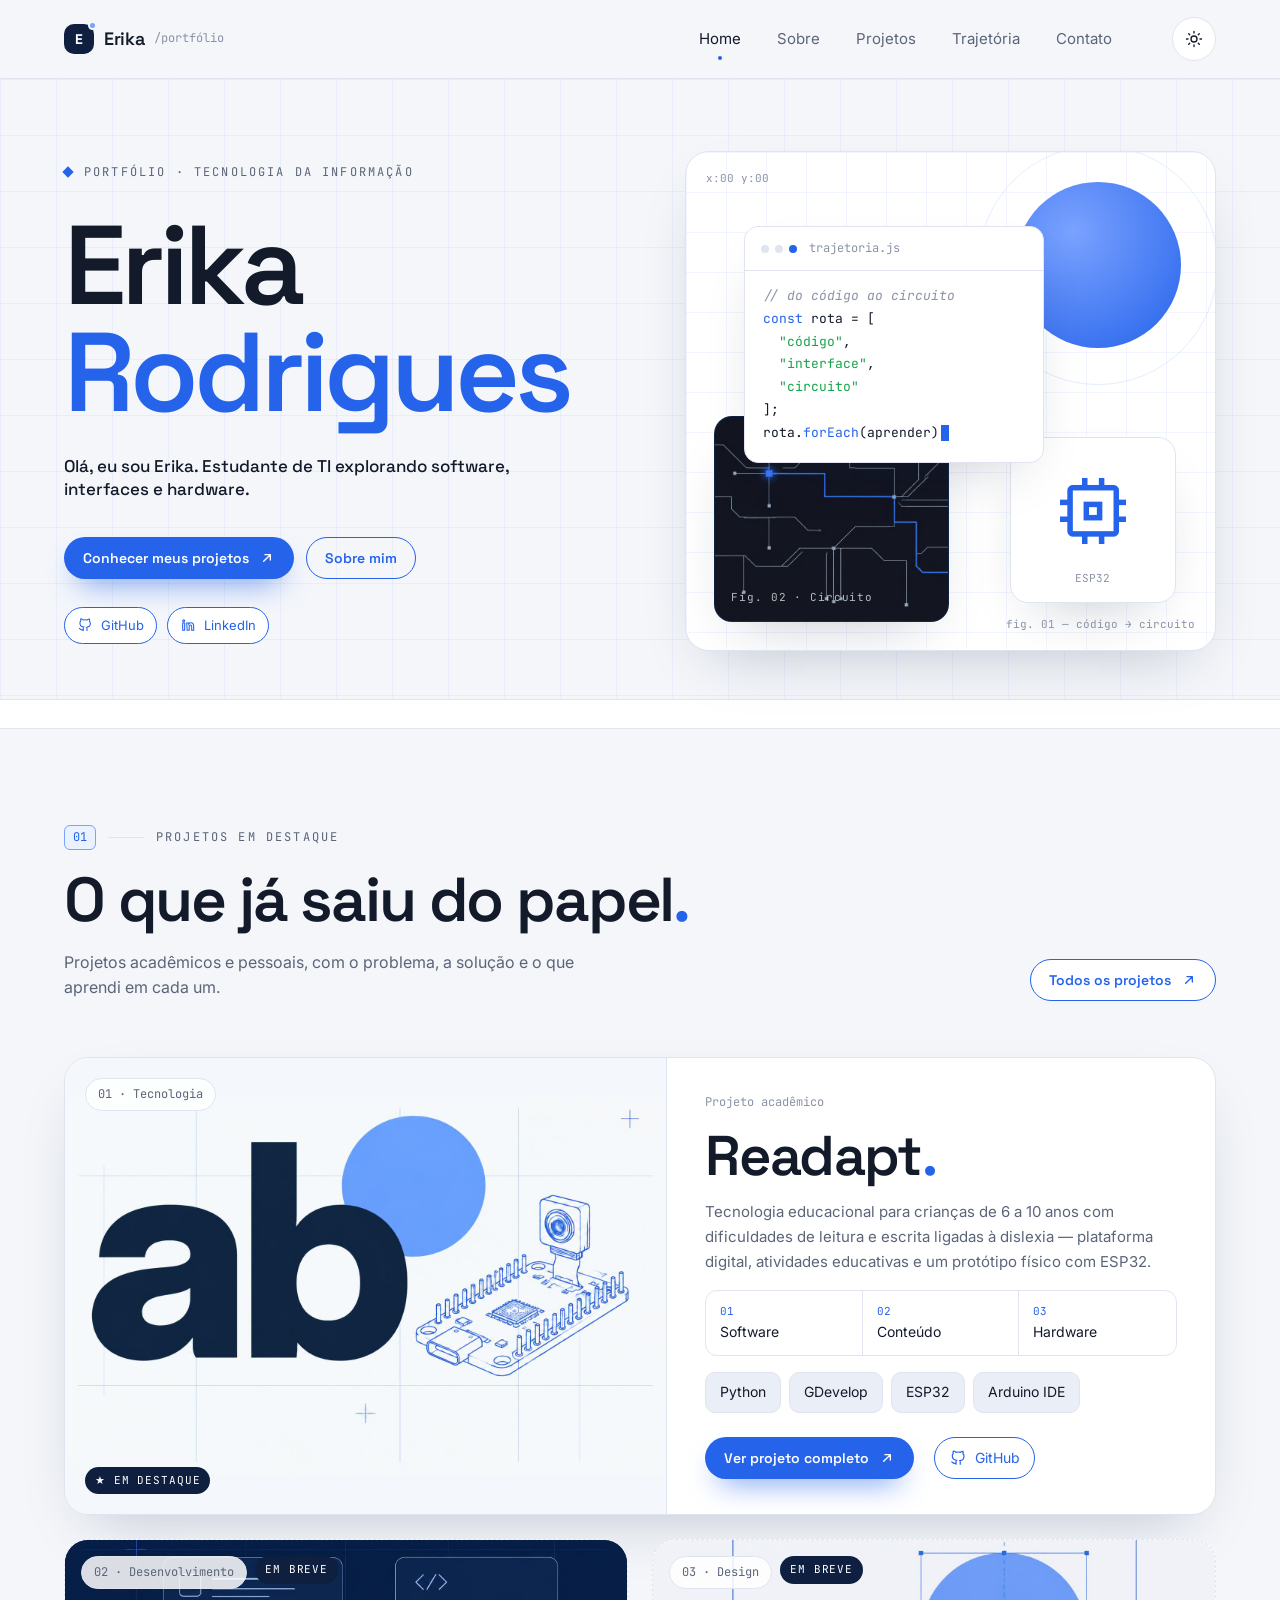
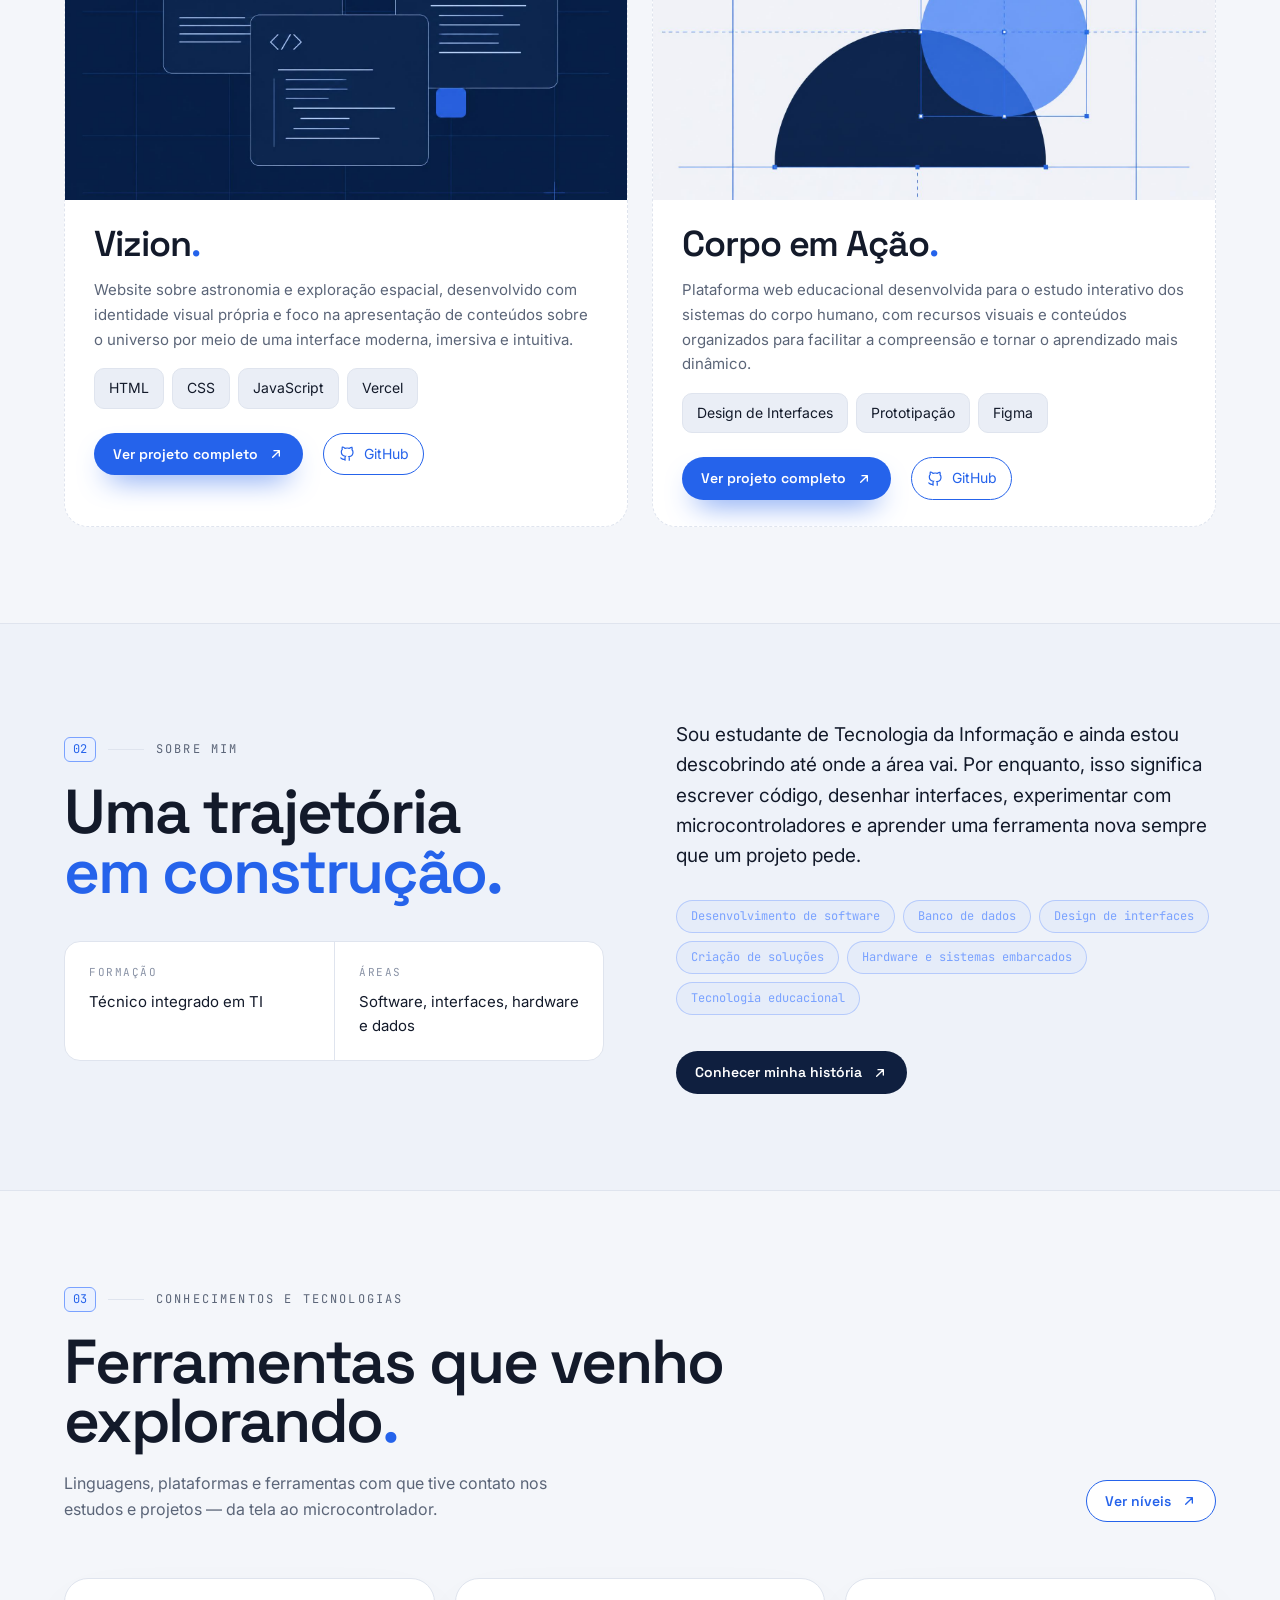
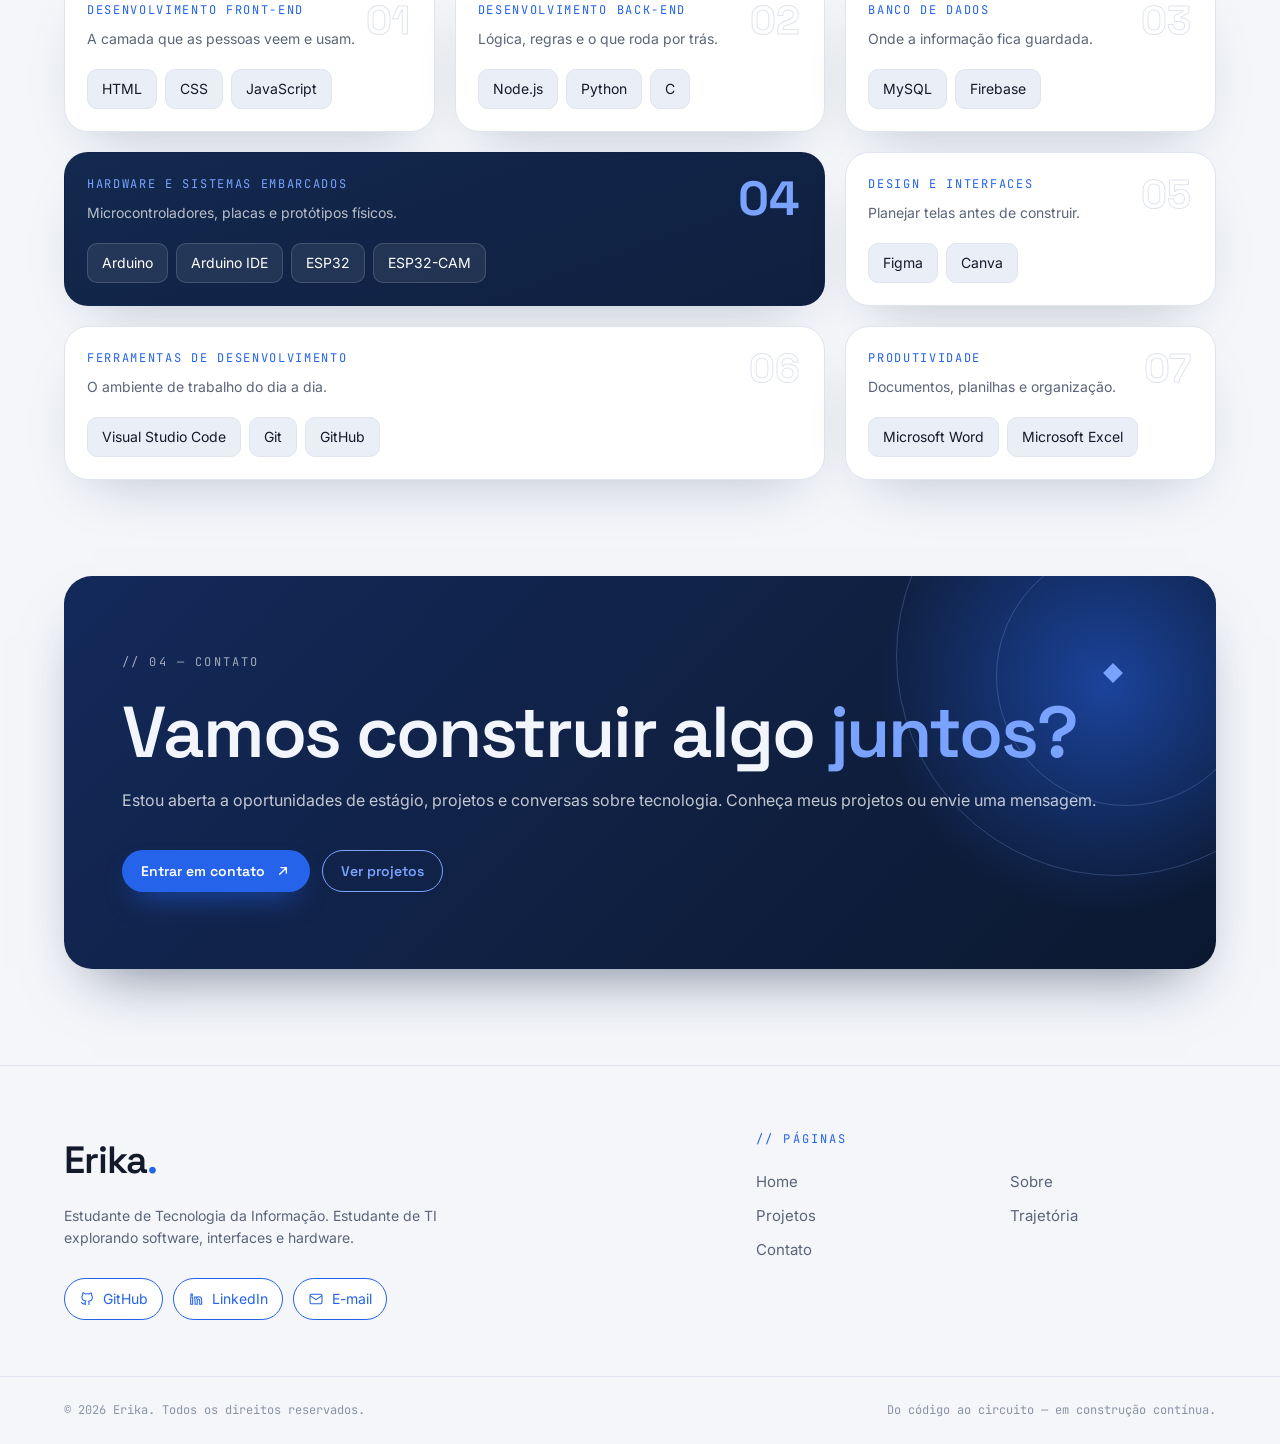
==== commit a77a94ab: "FIX: substitui a faixa de áreas da home por faixa de tecnologias em loop" ====
--- a/index.html
+++ b/index.html
@@ -355,7 +355,7 @@
       </div>
 
       <nav class="footer-nav" aria-label="Páginas do site">
-        <p class="footer-title">// Páginas</p>
+        <p class="footer-title"><span class="slash">//</span> Páginas</p>
         <ul>
           <li><a href="index.html">Home</a></li>
           <li><a href="sobre.html">Sobre</a></li>
--- a/index.css
+++ b/index.css
@@ -15,8 +15,6 @@
    11. Chamada final
    12. Rodapé
    ========================================================= */
-
-
 /* ---------- 1. Variáveis de cor ---------- */
 :root {
   --bg: #f4f6fa;
@@ -39,9 +37,7 @@
   --font-mono: "JetBrains Mono", ui-monospace, SFMono-Regular, monospace;
 }
 
-/* Modo escuro pelo sistema, a menos que o usuário tenha escolhido o claro */
-@media (prefers-color-scheme: dark) {
-  :root:not([data-theme="light"]) {
+@media (prefers-color-scheme: dark) {:root:not([data-theme="light"]) {
     --bg: #0b1322;
     --bg-tint: #0e1830;
     --surface: #121c31;
@@ -79,7 +75,6 @@
   --shadow: 0 24px 60px -28px rgba(0, 0, 0, 0.7);
 }
 
-
 /* ---------- 2. Base da página ---------- */
 *,
 *::before,
@@ -135,7 +130,6 @@
   letter-spacing: -0.03em;
 }
 
-
 .container {
   width: 100%;
   max-width: 1200px;
@@ -147,7 +141,6 @@
   outline: 2px solid var(--blue);
   outline-offset: 3px;
 }
-
 
 /* ---------- 3. Cabeçalho ---------- */
 .site-header {
@@ -272,17 +265,11 @@
   stroke-linecap: round;
 }
 
-
 /* ---------- 4. Utilitários de cor de destaque ---------- */
 .accent,
 .accent-dot {
   color: var(--blue);
 }
-
-.muted {
-  color: var(--muted-2);
-}
-
 
 /* ---------- 5. Botões ---------- */
 .btn {
@@ -342,7 +329,6 @@
   color: #fff;
 }
 
-
 /* ---------- 6. Hero ---------- */
 .hero {
   padding: 72px 0 48px;
@@ -384,7 +370,6 @@
   letter-spacing: -0.045em;
 }
 
-.hero-title > .muted,
 .hero-title-line {
   display: block;
 }
@@ -396,14 +381,6 @@
   font-weight: 500;
   line-height: 1.35;
   color: var(--text);
-}
-
-.hero-desc {
-  margin-top: 20px;
-  max-width: 540px;
-  font-size: 18px;
-  line-height: 1.6;
-  color: var(--muted);
 }
 
 .hero-actions {
@@ -659,7 +636,6 @@
   color: var(--muted-2);
 }
 
-
 /* Faixa de tecnologias em loop (substitui a faixa de áreas) */
 .ticker {
   overflow: hidden;
@@ -704,51 +680,12 @@
   to { transform: translateX(-50%); }
 }
 
-@media (prefers-reduced-motion: reduce) {
-  .ticker-track {
+@media (prefers-reduced-motion: reduce) {.ticker-track {
     animation: none;
   }
 }
 
 /* ---------- 7. Faixa de áreas ---------- */
-.areas {
-  border-top: 1px solid var(--line);
-  border-bottom: 1px solid var(--line);
-  background: var(--surface);
-}
-
-.areas-grid {
-  display: grid;
-  grid-template-columns: repeat(4, 1fr);
-}
-
-.areas-grid li {
-  padding: 28px 24px;
-  border-right: 1px solid var(--line);
-}
-
-.areas-grid li:last-child {
-  border-right: 0;
-}
-
-.area-num {
-  font-family: var(--font-mono);
-  font-size: 12px;
-  color: var(--blue);
-}
-
-.areas-grid h3 {
-  margin-top: 10px;
-  font-size: 22px;
-}
-
-.areas-grid p {
-  margin-top: 8px;
-  font-family: var(--font-mono);
-  font-size: 12px;
-  color: var(--muted);
-}
-
 
 /* ---------- 8. Projetos em destaque ---------- */
 .section {
@@ -968,15 +905,6 @@
   color: var(--muted);
 }
 
-.tag-dashed {
-  border-style: dashed !important;
-  border-color: var(--blue-light) !important;
-  background: transparent !important;
-  font-family: var(--font-mono) !important;
-  font-size: 12px !important;
-  color: var(--muted) !important;
-}
-
 /* Cards "em breve" */
 /* Ilustrações enviadas como imagem */
 .project-img {
@@ -1067,13 +995,6 @@
   color: var(--text);
 }
 
-.code-comment {
-  font-family: var(--font-mono);
-  font-size: 12px;
-  color: var(--muted-2);
-}
-
-
 /* ---------- 9. Prévia da Sobre ---------- */
 .section-alt {
   background: var(--bg-tint);
@@ -1129,7 +1050,6 @@
 .about-text .tags {
   margin: 28px 0 36px;
 }
-
 
 /* ---------- 10. Conhecimentos ---------- */
 .skills-grid {
@@ -1205,7 +1125,6 @@
   color: #fff;
 }
 
-
 /* ---------- 11. Chamada final ---------- */
 .cta-wrap {
   margin-bottom: 96px;
@@ -1301,7 +1220,6 @@
   margin-top: 36px;
 }
 
-
 /* ---------- 12. Rodapé ---------- */
 .site-footer {
   padding-top: 64px;
@@ -1369,159 +1287,256 @@
   color: var(--muted-2);
 }
 
-
-/* ---------- 13. Versão para celular (até 768px) ---------- */
-@media (max-width: 768px) {
-  body { overflow-x: hidden; }
-  .site-nav ul { flex-wrap: wrap; gap: 8px 16px !important; }
-  .hero-grid, .split, .cheguei-grid, .project-hero-grid, .project-body-grid, .contact-grid, .about-grid { grid-template-columns: minmax(0, 1fr) !important; }
-  .hero-visual, .cover-photo, .project-visual, .cv-preview { max-width: 100%; }
-  .container { padding: 0 18px; }
-
-  .header-inner { height: auto; flex-wrap: wrap; padding: 14px 0; gap: 12px; }
-  .site-nav { order: 3; width: 100%; margin: 0; }
-  .site-nav ul { justify-content: center; gap: 18px; }
-  .site-nav a { font-size: 14px; }
-
-  .hero { padding: 40px 0 32px; }
-  .hero-grid { grid-template-columns: 1fr; gap: 36px; }
-  .hero-title { font-size: 44px; }
-  .hero-lead { font-size: 18px; }
-  .hero-visual { height: 400px; }
-  .code-window { width: 240px; top: 56px; left: 16px; }
-  .code-body { font-size: 11px; }
-  .circuit-card { left: 16px; bottom: 16px; width: 170px; height: 140px; }
-  .chip-card { right: 16px; bottom: 20px; width: 120px; height: 120px; }
-  .chip-svg { width: 70px; height: 70px; }
-  .orb { width: 110px; height: 110px; top: 18px; right: 18px; }
-  .orb-ring { display: none; }
-  .fig-caption { display: none; }
-
-  .section { padding: 56px 0; }
-  .section-head { flex-direction: column; align-items: flex-start; gap: 20px; margin-bottom: 32px; }
-  .section-title { font-size: 40px; }
-
-  .projects-grid { grid-template-columns: 1fr; }
-  .project-card.project-featured { grid-template-columns: 1fr; }
-  .project-featured .project-visual { min-height: 240px; border-right: 0; border-bottom: 1px solid var(--line); }
-  .project-featured .project-body { padding: 24px 20px; }
-  .project-title { font-size: 40px; }
-  .project-soon .project-visual { height: 220px; }
-  .project-circuit .project-visual { height: 220px; }
-
-  .about-grid { grid-template-columns: 1fr; gap: 32px; }
-  .skills-grid { grid-template-columns: 1fr; }
-  .skills-grid .skill-card:nth-child(4),
-  .skills-grid .skill-card:nth-child(6) { grid-column: auto; }
-  .skill-num { font-size: 22px; }
-
-  .cta { padding: 48px 24px; border-radius: 20px; }
-  .cta-title { font-size: 40px; white-space: normal; }
-  .cta-ring, .cta-ring-2, .cta-diamond { display: none; }
-  .cta .hero-actions { margin-top: 24px; }
-
-  .footer-grid { grid-template-columns: 1fr; gap: 32px; }
-  .footer-nav ul { grid-template-columns: 1fr 1fr; }
-  .footer-bottom-inner { flex-direction: column; text-align: center; }
-}
-
-
-/* ---------- 14. Celular: refinamento (até 768px) ---------- */
-@media (max-width: 768px) {
-  .skills-grid { grid-template-columns: 1fr 1fr; gap: 12px; }
-  .skills-grid .skill-card:nth-child(4),
-  .skills-grid .skill-card:nth-child(6) { grid-column: 1 / -1; }
-  .skill-card { padding: 18px 16px; }
-  .skill-label { font-size: 10px; letter-spacing: 0.1em; }
-  .skill-desc { font-size: 13px; }
-
-  .project-card .project-body { padding: 20px 18px; }
-  .project-desc { font-size: 14px; }
-  .mini-areas { grid-template-columns: 1fr 1fr 1fr; }
-  .mini-areas li { padding: 10px 8px; font-size: 13px; }
-}
-
+@media (max-width: 768px) {body { overflow-x: hidden; }
+
+.site-nav ul { flex-wrap: wrap; gap: 8px 16px !important; }
+
+.hero-grid,
+.split,
+.cheguei-grid,
+.project-hero-grid,
+.project-body-grid,
+.contact-grid,
+.about-grid { grid-template-columns: minmax(0, 1fr) !important; }
+
+.hero-visual,
+.cover-photo,
+.project-visual,
+.cv-preview { max-width: 100%; }
+
+.container { padding: 0 18px; }
+
+.header-inner { height: auto; flex-wrap: wrap; padding: 14px 0; gap: 12px; }
+
+.site-nav { order: 3; width: 100%; margin: 0; }
+
+.site-nav ul { justify-content: center; gap: 18px; }
+
+.site-nav a { font-size: 14px; }
+
+.hero { padding: 40px 0 32px; }
+
+.hero-grid { grid-template-columns: 1fr; gap: 36px; }
+
+.hero-title { font-size: 44px; }
+
+.hero-lead { font-size: 18px; }
+
+.hero-visual { height: 400px; }
+
+.code-window { width: 240px; top: 56px; left: 16px; }
+
+.code-body { font-size: 11px; }
+
+.circuit-card { left: 16px; bottom: 16px; width: 170px; height: 140px; }
+
+.chip-card { right: 16px; bottom: 20px; width: 120px; height: 120px; }
+
+.orb { width: 110px; height: 110px; top: 18px; right: 18px; }
+
+.orb-ring { display: none; }
+
+.fig-caption { display: none; }
+
+.section { padding: 56px 0; }
+
+.section-head { flex-direction: column; align-items: flex-start; gap: 20px; margin-bottom: 32px; }
+
+.section-title { font-size: 40px; }
+
+.projects-grid { grid-template-columns: 1fr; }
+
+.project-card.project-featured { grid-template-columns: 1fr; }
+
+.project-featured .project-visual { min-height: 240px; border-right: 0; border-bottom: 1px solid var(--line); }
+
+.project-featured .project-body { padding: 24px 20px; }
+
+.project-title { font-size: 40px; }
+
+.project-soon .project-visual { height: 220px; }
+
+.project-circuit .project-visual { height: 220px; }
+
+.about-grid { grid-template-columns: 1fr; gap: 32px; }
+
+.skills-grid { grid-template-columns: 1fr; }
+
+.skills-grid .skill-card:nth-child(4),
+.skills-grid .skill-card:nth-child(6) { grid-column: auto; }
+
+.skill-num { font-size: 22px; }
+
+.cta { padding: 48px 24px; border-radius: 20px; }
+
+.cta-title { font-size: 40px; white-space: normal; }
+
+.cta-ring,
+.cta-ring-2,
+.cta-diamond { display: none; }
+
+.cta .hero-actions { margin-top: 24px; }
+
+.footer-grid { grid-template-columns: 1fr; gap: 32px; }
+
+.footer-nav ul { grid-template-columns: 1fr 1fr; }
+
+.footer-bottom-inner { flex-direction: column; text-align: center; }
+}
+
+@media (max-width: 768px) {.skills-grid { grid-template-columns: 1fr 1fr; gap: 12px; }
+
+.skills-grid .skill-card:nth-child(4),
+.skills-grid .skill-card:nth-child(6) { grid-column: 1 / -1; }
+
+.skill-card { padding: 18px 16px; }
+
+.skill-label { font-size: 10px; letter-spacing: 0.1em; }
+
+.skill-desc { font-size: 13px; }
+
+.project-card .project-body { padding: 20px 18px; }
+
+.project-desc { font-size: 14px; }
+
+.mini-areas { grid-template-columns: 1fr 1fr 1fr; }
+
+.mini-areas li { padding: 10px 8px; font-size: 13px; }
+}
 
 /* ---------- 15. Celular: menu, rodapé e espaçamentos ---------- */
 .menu-toggle { display: none; }
 
-@media (max-width: 768px) {
-  .container { padding-left: 20px; padding-right: 20px; }
-  .menu-toggle { display: grid; place-items: center; order: 2; margin-left: auto; width: 44px; height: 44px; border: 1px solid var(--line); border-radius: 50%; background: var(--surface); cursor: pointer; }
-  .menu-toggle span { display: block; width: 18px; height: 2px; border-radius: 2px; background: var(--text); margin: 2px 0; transition: transform 0.3s ease, opacity 0.3s ease; }
-  .menu-toggle.is-open span:nth-child(1) { transform: translateY(6px) rotate(45deg); }
-  .menu-toggle.is-open span:nth-child(2) { opacity: 0; }
-  .menu-toggle.is-open span:nth-child(3) { transform: translateY(-6px) rotate(-45deg); }
-  .header-inner { flex-wrap: wrap; }
-  .site-header { backdrop-filter: none; -webkit-backdrop-filter: none; }
-  .site-nav { display: none; }
-  .site-nav.is-open { display: block; position: fixed; top: 0; left: 0; right: 0; bottom: 0; z-index: 40; background: var(--bg); padding: 96px 20px 40px; overflow-y: auto; }
-  .site-nav ul { display: block; counter-reset: nav; }
-  .site-nav ul::before { content: "// Navegação"; display: block; margin-bottom: 18px; font-family: var(--font-mono); font-size: 11px; letter-spacing: 0.18em; text-transform: uppercase; color: var(--muted-2); }
-  .site-nav li { counter-increment: nav; position: relative; border-bottom: 1px solid var(--line); }
-  .site-nav li::after { content: "0" counter(nav); position: absolute; right: 0; top: 50%; transform: translateY(-50%); font-family: var(--font-mono); font-size: 12px; color: var(--blue); }
-  .site-nav a { display: block; padding: 16px 40px 16px 0; font-family: var(--font-display); font-size: 30px; font-weight: 500; color: var(--muted-2); }
-  .site-nav a.active { color: var(--text); }
-  .site-nav a.active::after { display: none; }
-  .footer-grid { grid-template-columns: 1fr; gap: 28px; }
-  .social-links { flex-direction: column; align-items: flex-start; gap: 8px; }
-  .social-pill { width: fit-content; }
-  .footer-nav ul { grid-template-columns: 1fr 1fr; gap: 10px 24px; }
-  .footer-bottom-inner { flex-direction: column; align-items: center; text-align: center; gap: 6px; padding: 20px; }
-}
-@media (max-width: 768px) {
-  .project-card .tags, .project-featured .tags { flex-wrap: nowrap; overflow-x: auto; padding-bottom: 4px; }
-  .project-card .tags li, .project-featured .tags li { flex-shrink: 0; white-space: nowrap; }
-  .skills-grid { grid-template-columns: 1fr; gap: 14px; }
-  .skills-grid .skill-card:nth-child(4), .skills-grid .skill-card:nth-child(6) { grid-column: auto; }
-  .skill-num { position: static; display: block; margin-bottom: 6px; font-size: 22px; }
-}
-@media (max-width: 768px) {
-  .project-actions .btn-primary { background: none; color: var(--blue); box-shadow: none; padding: 0; font-size: 15px; }
-  .project-actions .link-muted { display: none; }
-  .project-desc { display: -webkit-box; -webkit-line-clamp: 2; -webkit-box-orient: vertical; overflow: hidden; }
-  .skill-num { position: absolute; top: 16px; right: 18px; display: inline; margin: 0; font-size: 22px; color: var(--blue); -webkit-text-stroke: 0; }
-  .skill-label { padding-right: 56px; }
-}
-@media (max-width: 768px) {
-  .hero .social-links { flex-direction: row; }
-  .skill-dark .skill-num { font-size: 22px; }
-  .footer-grid .social-links { flex-direction: row; flex-wrap: wrap; gap: 8px; }
-  .footer-nav, .footer-bottom { display: none; }
-  .theme-toggle { order: 1; margin-left: auto; }
-  .menu-toggle { order: 2; margin-left: 8px; }
-  .project-soon .project-visual .tag-pill, .project-featured .project-visual .badge.badge-dark:not(.is-soon) { display: none; }
-  .project-featured .project-visual .badge { display: none; }
-  .project-soon .project-visual .tag-pill { display: none; }
-  .project-soon .project-visual .badge { position: static; }
-  .project-visual .kicker-moved { display: none; }
-}
-@media (max-width: 768px) {
-  .projects-grid { grid-template-columns: 1fr; }
-  .project-card.project-featured { grid-template-columns: 1fr; }
-  .project-featured .project-visual { min-height: 240px; border-right: 0; border-bottom: 1px solid var(--line); }
-  .project-featured .project-body { padding: 24px 20px; }
-  .project-title { font-size: 40px; }
-  .project-soon .project-visual { height: 220px; }
-}
-@media (max-width: 768px) {
-  .project-card .project-body { min-width: 0; }
-  .project-card .tags, .project-featured .tags { flex-wrap: wrap; overflow: visible; padding-bottom: 0; }
-  .project-card .tags li, .project-featured .tags li { white-space: normal; flex-shrink: 1; }
-}
-@media (max-width: 768px) {
-  .project-card .tags, .project-featured .tags { flex-wrap: nowrap; overflow: hidden; gap: 6px; padding-bottom: 0; }
-  .project-card .tags li, .project-featured .tags li { flex: 0 1 auto; min-width: 0; padding: 4px 7px; font-size: 10px; white-space: nowrap; overflow: hidden; text-overflow: clip; }
-}
-@media (max-width: 768px) {
-  .site-footer { padding-bottom: 56px; }
-  .footer-grid { padding-bottom: 8px; }
-}
-
-/* Ícone do menu: três linhas finas, centralizadas no botão */
-@media (max-width: 768px) {
-  .menu-toggle { display: flex; flex-direction: column; align-items: center; justify-content: center; gap: 5px; padding: 0; }
-  .menu-toggle span { width: 18px; height: 1.5px; margin: 0; }
+@media (max-width: 768px) {.container { padding-left: 20px; padding-right: 20px; }
+
+.menu-toggle { display: grid; place-items: center; order: 2; margin-left: auto; width: 44px; height: 44px; border: 1px solid var(--line); border-radius: 50%; background: var(--surface); cursor: pointer; }
+
+.menu-toggle span { display: block; width: 18px; height: 2px; border-radius: 2px; background: var(--text); margin: 2px 0; transition: transform 0.3s ease, opacity 0.3s ease; }
+
+.menu-toggle.is-open span:nth-child(1) { transform: translateY(6px) rotate(45deg); }
+
+.menu-toggle.is-open span:nth-child(2) { opacity: 0; }
+
+.menu-toggle.is-open span:nth-child(3) { transform: translateY(-6px) rotate(-45deg); }
+
+.header-inner { flex-wrap: wrap; }
+
+.site-header { backdrop-filter: none; -webkit-backdrop-filter: none; }
+
+.site-nav { display: none; }
+
+.site-nav.is-open { display: block; position: fixed; top: 0; left: 0; right: 0; bottom: 0; z-index: 40; background: var(--bg); padding: 96px 20px 40px; overflow-y: auto; }
+
+.site-nav ul { display: block; counter-reset: nav; }
+
+.site-nav ul::before { content: "// Navegação"; display: block; margin-bottom: 18px; font-family: var(--font-mono); font-size: 11px; letter-spacing: 0.18em; text-transform: uppercase; color: var(--muted-2); }
+
+.site-nav li { counter-increment: nav; position: relative; border-bottom: 1px solid var(--line); }
+
+.site-nav li::after { content: "0" counter(nav); position: absolute; right: 0; top: 50%; transform: translateY(-50%); font-family: var(--font-mono); font-size: 12px; color: var(--blue); }
+
+.site-nav a { display: block; padding: 16px 40px 16px 0; font-family: var(--font-display); font-size: 30px; font-weight: 500; color: var(--muted-2); }
+
+.site-nav a.active { color: var(--text); }
+
+.site-nav a.active::after { display: none; }
+
+.footer-grid { grid-template-columns: 1fr; gap: 28px; }
+
+.social-links { flex-direction: column; align-items: flex-start; gap: 8px; }
+
+.social-pill { width: fit-content; }
+
+.footer-nav ul { grid-template-columns: 1fr 1fr; gap: 10px 24px; }
+
+.footer-bottom-inner { flex-direction: column; align-items: center; text-align: center; gap: 6px; padding: 20px; }
+}
+
+@media (max-width: 768px) {.project-card .tags,
+.project-featured .tags { flex-wrap: nowrap; overflow-x: auto; padding-bottom: 4px; }
+
+.project-card .tags li,
+.project-featured .tags li { flex-shrink: 0; white-space: nowrap; }
+
+.skills-grid { grid-template-columns: 1fr; gap: 14px; }
+
+.skills-grid .skill-card:nth-child(4),
+.skills-grid .skill-card:nth-child(6) { grid-column: auto; }
+
+.skill-num { position: static; display: block; margin-bottom: 6px; font-size: 22px; }
+}
+
+@media (max-width: 768px) {.project-actions .btn-primary { background: none; color: var(--blue); box-shadow: none; padding: 0; font-size: 15px; }
+
+.project-actions .link-muted { display: none; }
+
+.project-desc { display: -webkit-box; -webkit-line-clamp: 2; -webkit-box-orient: vertical; overflow: hidden; }
+
+.skill-num { position: absolute; top: 16px; right: 18px; display: inline; margin: 0; font-size: 22px; color: var(--blue); -webkit-text-stroke: 0; }
+
+.skill-label { padding-right: 56px; }
+}
+
+@media (max-width: 768px) {.hero .social-links { flex-direction: row; }
+
+.skill-dark .skill-num { font-size: 22px; }
+
+.footer-grid .social-links { flex-direction: row; flex-wrap: wrap; gap: 8px; }
+
+.footer-nav,
+.footer-bottom { display: none; }
+
+.theme-toggle { order: 1; margin-left: auto; }
+
+.menu-toggle { order: 2; margin-left: 8px; }
+
+.project-soon .project-visual .tag-pill,
+.project-featured .project-visual .badge.badge-dark:not(.is-soon) { display: none; }
+
+.project-featured .project-visual .badge { display: none; }
+
+.project-soon .project-visual .tag-pill { display: none; }
+
+.project-soon .project-visual .badge { position: static; }
+}
+
+@media (max-width: 768px) {.projects-grid { grid-template-columns: 1fr; }
+
+.project-card.project-featured { grid-template-columns: 1fr; }
+
+.project-featured .project-visual { min-height: 240px; border-right: 0; border-bottom: 1px solid var(--line); }
+
+.project-featured .project-body { padding: 24px 20px; }
+
+.project-title { font-size: 40px; }
+
+.project-soon .project-visual { height: 220px; }
+}
+
+@media (max-width: 768px) {.project-card .project-body { min-width: 0; }
+
+.project-card .tags,
+.project-featured .tags { flex-wrap: wrap; overflow: visible; padding-bottom: 0; }
+
+.project-card .tags li,
+.project-featured .tags li { white-space: normal; flex-shrink: 1; }
+}
+
+@media (max-width: 768px) {.project-card .tags,
+.project-featured .tags { flex-wrap: nowrap; overflow: hidden; gap: 6px; padding-bottom: 0; }
+
+.project-card .tags li,
+.project-featured .tags li { flex: 0 1 auto; min-width: 0; padding: 4px 7px; font-size: 10px; white-space: nowrap; overflow: hidden; text-overflow: clip; }
+}
+
+@media (max-width: 768px) {.site-footer { padding-bottom: 56px; }
+
+.footer-grid { padding-bottom: 8px; }
+}
+
+@media (max-width: 768px) {.menu-toggle { display: flex; flex-direction: column; align-items: center; justify-content: center; gap: 5px; padding: 0; }
+
+.menu-toggle span { width: 18px; height: 1.5px; margin: 0; }
 }
 
 /* Títulos dos cards de ferramentas em azul */
@@ -1571,3 +1586,39 @@
 .hero-title {
   font-size: clamp(52px, 11vw, 112px);
 }
+
+/* Botões secundários e redes sociais em azul (o botão principal segue igual) */
+.btn-outline,
+.btn-ghost {
+  border-color: var(--blue);
+  color: var(--blue);
+}
+
+.btn-ghost-dark {
+  border-color: var(--blue-light);
+  color: var(--blue-light);
+}
+
+.social-pill {
+  border-color: var(--blue);
+  color: var(--blue);
+}
+
+/* Link do GitHub dos cards: pílula azul, como os outros botões */
+.link-muted {
+  padding: 9px 14px;
+  border: 1px solid var(--blue);
+  border-radius: 999px;
+  color: var(--blue);
+  font-size: 14px;
+}
+
+/* Barra dupla do título do rodapé em azul */
+.footer-title .slash {
+  color: var(--blue);
+}
+
+/* Título do rodapé inteiro em azul ("// Páginas") */
+.footer-title {
+  color: var(--blue);
+}
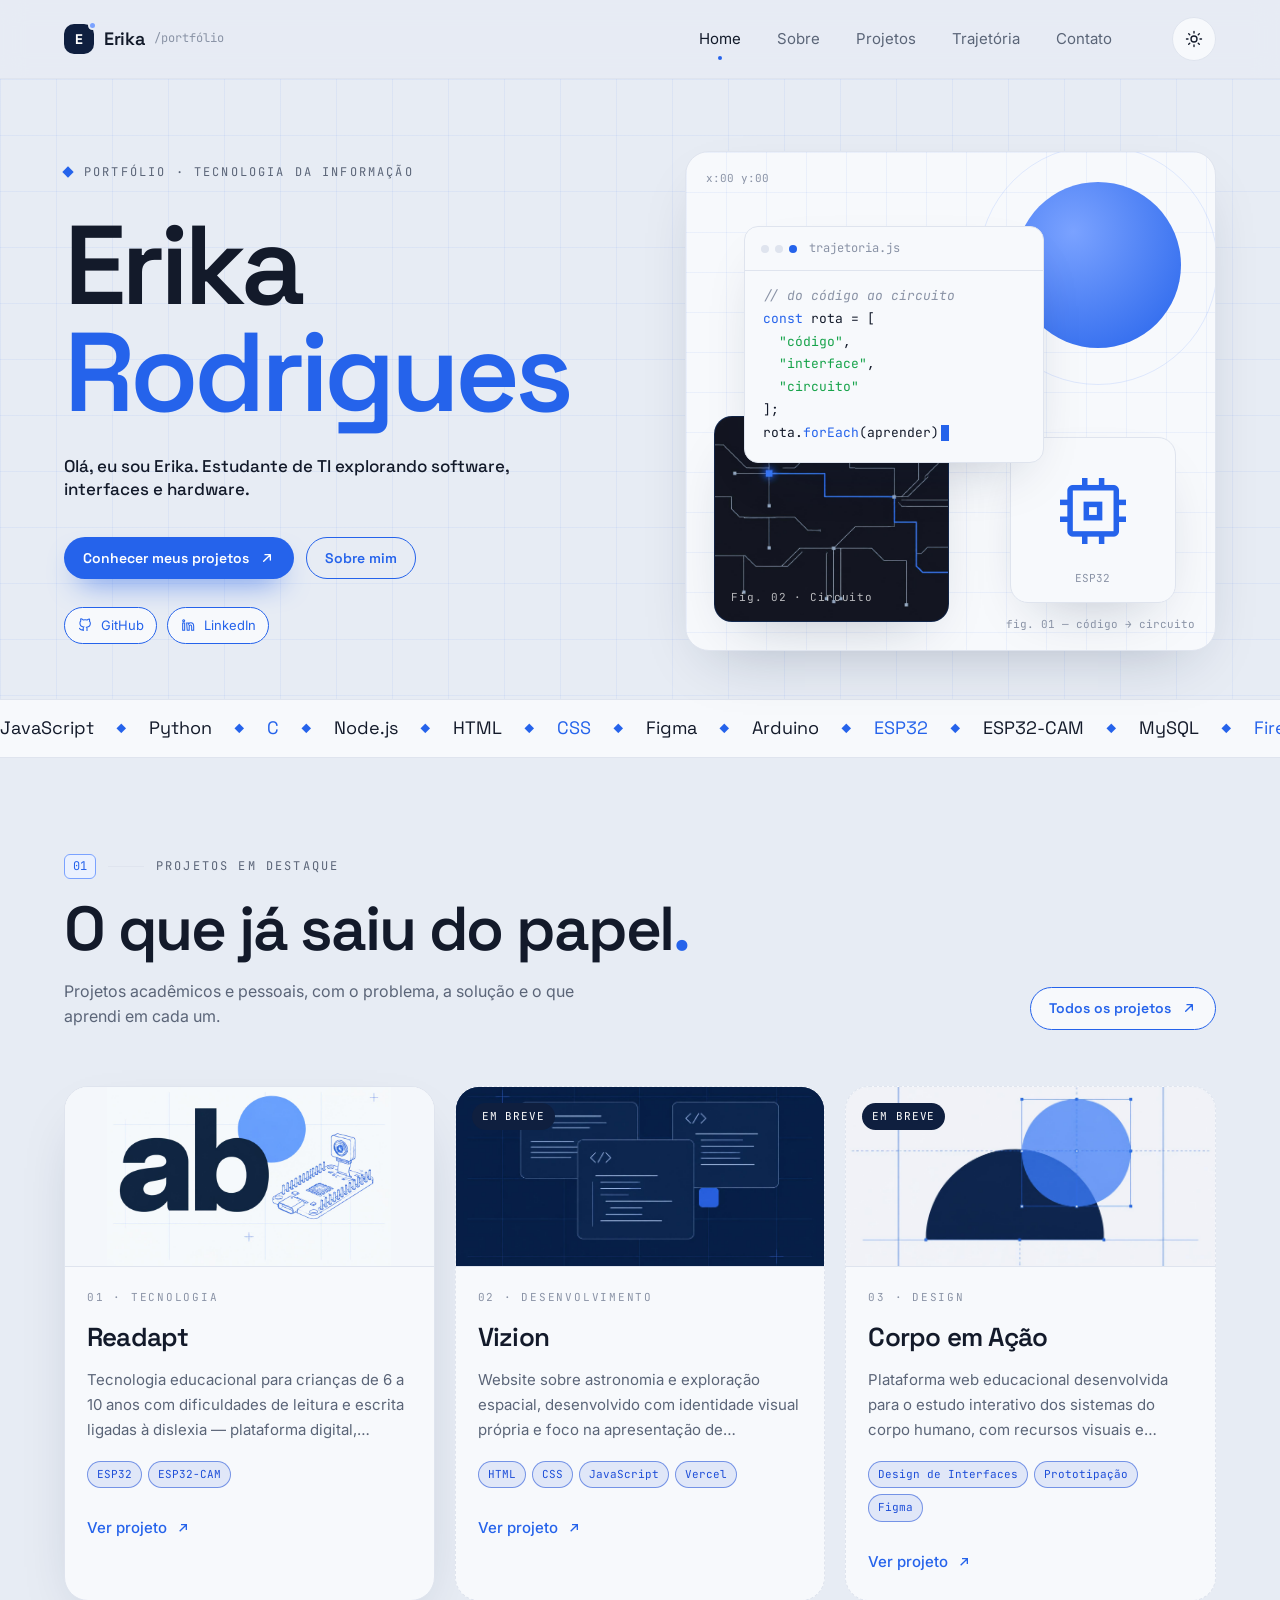
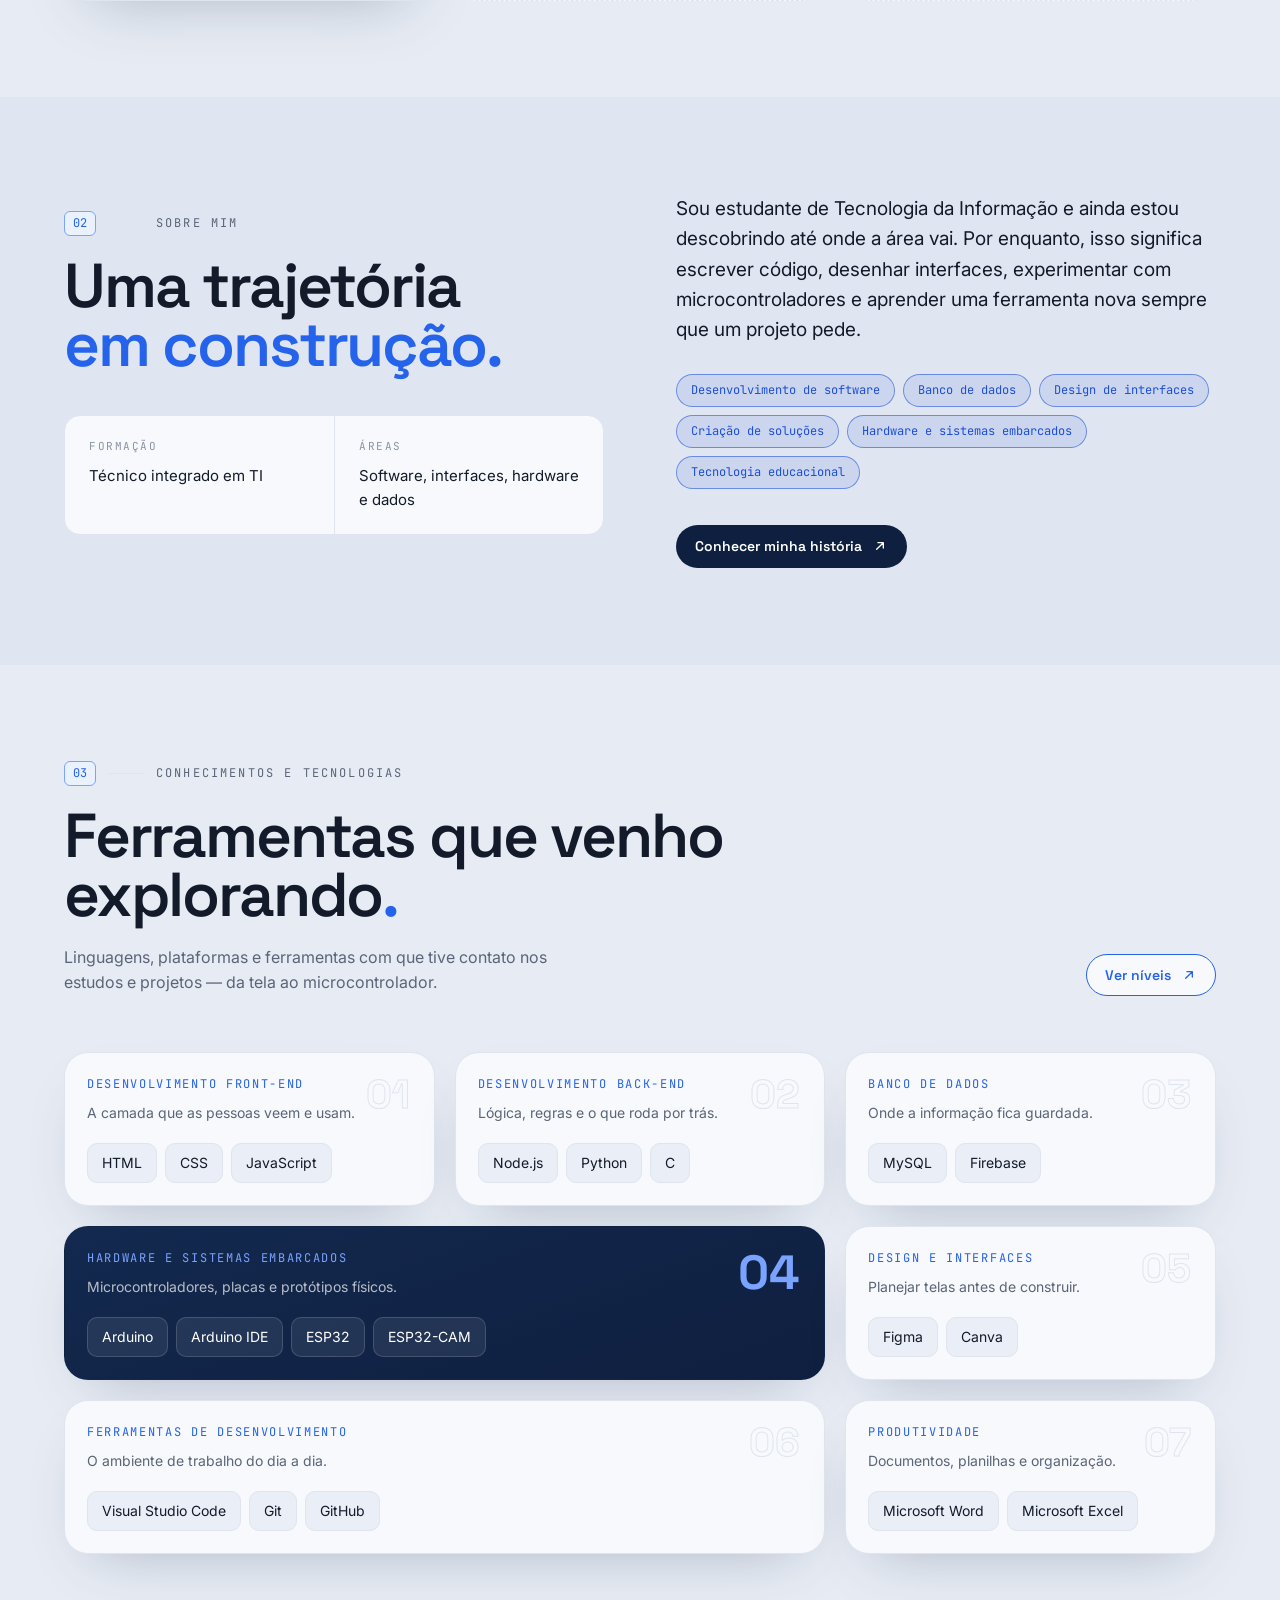
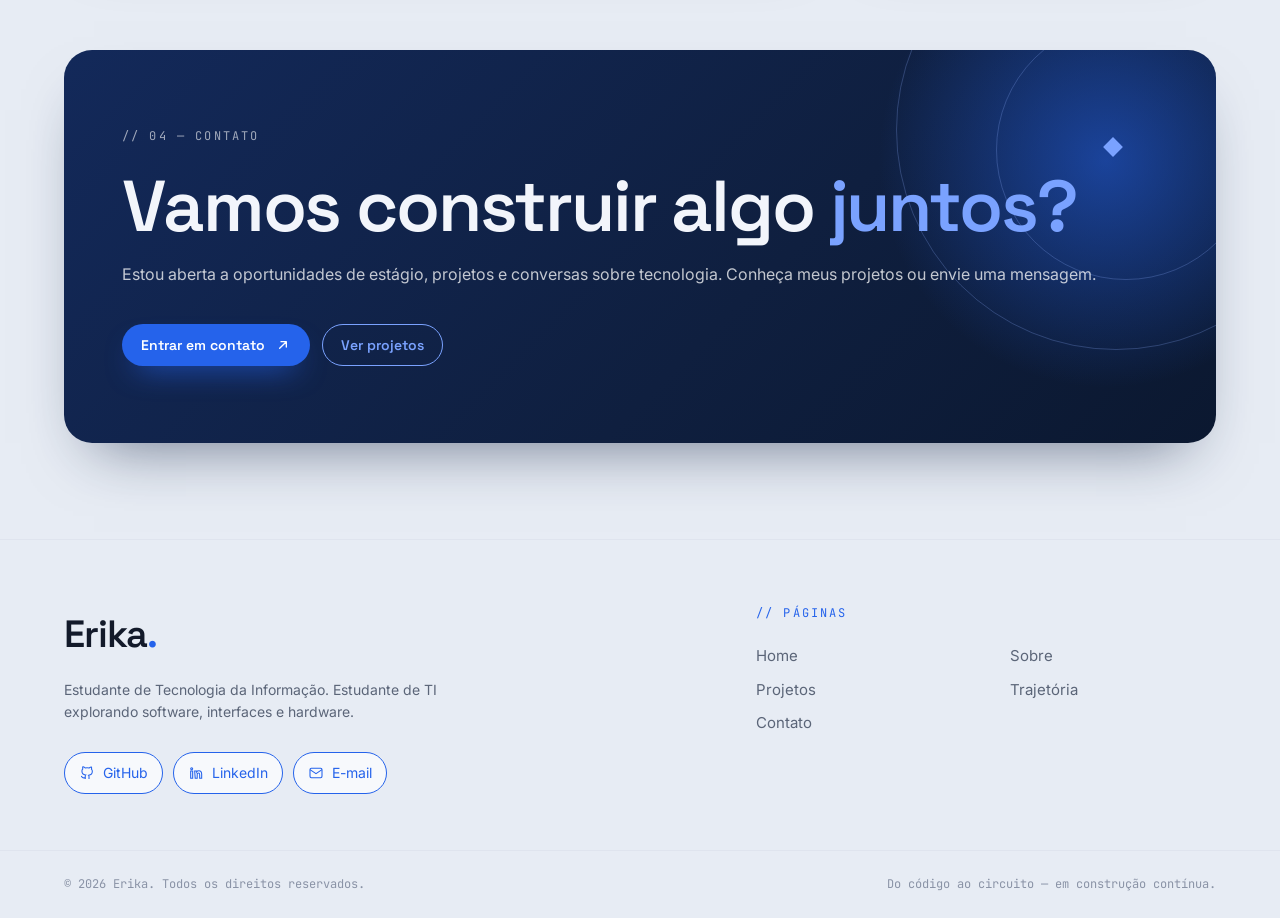
==== commit a80c7732: "FIX: ajusta a versão mobile da home (menu, hero, cards de ferramentas e projetos)" ====
--- a/index.html
+++ b/index.html
@@ -126,85 +126,70 @@
         </header>
 
         <div class="projects-grid">
-          <!-- Destaque: Readapt -->
+          <!-- Projeto 01: Readapt (destaque) -->
           <article class="project-card project-featured">
             <div class="project-visual">
               <img class="project-img" src="images/readapt.jpg" alt="Ilustração do Readapt: as letras ab e uma placa ESP32 com câmera">
-              <span class="tag-pill">01 · Tecnologia</span>
-              <span class="badge badge-dark">★ Em destaque</span>
             </div>
             <div class="project-body">
-              <p class="project-kicker">Projeto acadêmico</p>
-              <h3 class="project-title">Readapt<span class="accent-dot">.</span></h3>
+              <p class="project-kicker">01 · Tecnologia</p>
+              <h3 class="project-title">Readapt</h3>
               <p class="project-desc">
                 Tecnologia educacional para crianças de 6 a 10 anos com dificuldades de leitura e escrita ligadas à dislexia —
                 plataforma digital, atividades educativas e um protótipo físico com ESP32.
               </p>
-              <ul class="mini-areas">
-                <li><span>01</span>Software</li>
-                <li><span>02</span>Conteúdo</li>
-                <li><span>03</span>Hardware</li>
+              <ul class="tags">
+                <li>ESP32</li><li>ESP32-CAM</li>
               </ul>
-              <ul class="tags">
-                <li>Python</li><li>GDevelop</li><li>ESP32</li><li>Arduino IDE</li>
-              </ul>
-              <div class="project-actions">
-                <a href="readapt.html" class="btn btn-primary">
-                  Ver projeto completo
-                  <svg viewBox="0 0 24 24" aria-hidden="true"><path d="M7 17L17 7M9 7h8v8"></path></svg>
-                </a>
-                <a href="https://github.com/erika-rodrigues/Readapt_tcc" class="link-muted" target="_blank" rel="noopener"><svg viewBox="0 0 24 24" aria-hidden="true"><path d="M9 19c-4 1.5-4-2-6-2m12 4v-3.5c0-1 .1-1.4-.5-2 2.8-.3 5.5-1.4 5.5-6a4.6 4.6 0 0 0-1.3-3.2 4.2 4.2 0 0 0-.1-3.2s-1-.3-3.4 1.3a11.6 11.6 0 0 0-6 0C6.8 2.4 5.8 2.7 5.8 2.7a4.2 4.2 0 0 0-.1 3.2A4.6 4.6 0 0 0 4.4 9c0 4.6 2.7 5.7 5.5 6-.6.6-.6 1.2-.5 2V21"></path></svg>  GitHub</a>
-              </div>
-            </div>
-          </article>
-
-          <!-- Em breve: desenvolvimento -->
+              <a href="readapt.html" class="project-link">
+                Ver projeto
+                <svg viewBox="0 0 24 24" aria-hidden="true"><path d="M7 17L17 7M9 7h8v8"></path></svg>
+              </a>
+            </div>
+          </article>
+
+          <!-- Projeto 02: Vizion (em breve) -->
           <article class="project-card project-soon project-dev">
             <div class="project-visual">
               <img class="project-img" src="images/desenvolvimento.jpg" alt="">
-              <span class="tag-pill">02 · Desenvolvimento</span>
               <span class="badge badge-dark">Em breve</span>
             </div>
             <div class="project-body">
-              <h3 class="project-title">Vizion<span class="accent-dot">.</span></h3>
+              <p class="project-kicker">02 · Desenvolvimento</p>
+              <h3 class="project-title">Vizion</h3>
               <p class="project-desc">Website sobre astronomia e exploração espacial, desenvolvido com identidade visual própria e foco na apresentação de conteúdos sobre o universo por meio de uma interface moderna, imersiva e intuitiva.</p>
               <ul class="tags">
                 <li>HTML</li><li>CSS</li><li>JavaScript</li><li>Vercel</li>
               </ul>
-              <div class="project-actions">
-                <a href="#" class="btn btn-primary">Ver projeto completo <svg viewBox="0 0 24 24" aria-hidden="true"><path d="M7 17L17 7M9 7h8v8"></path></svg></a>
-                <span class="link-muted"><svg viewBox="0 0 24 24" aria-hidden="true"><path d="M9 19c-4 1.5-4-2-6-2m12 4v-3.5c0-1 .1-1.4-.5-2 2.8-.3 5.5-1.4 5.5-6a4.6 4.6 0 0 0-1.3-3.2 4.2 4.2 0 0 0-.1-3.2s-1-.3-3.4 1.3a11.6 11.6 0 0 0-6 0C6.8 2.4 5.8 2.7 5.8 2.7a4.2 4.2 0 0 0-.1 3.2A4.6 4.6 0 0 0 4.4 9c0 4.6 2.7 5.7 5.5 6-.6.6-.6 1.2-.5 2V21"></path></svg> GitHub</span>
-              </div>
-
-
-            </div>
-          </article>
-
-          <!-- Em breve: design -->
+              <a href="#" class="project-link">
+                Ver projeto
+                <svg viewBox="0 0 24 24" aria-hidden="true"><path d="M7 17L17 7M9 7h8v8"></path></svg>
+              </a>
+            </div>
+          </article>
+
+          <!-- Projeto 03: Corpo em Ação (em breve) -->
           <article class="project-card project-soon project-design">
             <div class="project-visual">
               <img class="project-img" src="images/design.jpg" alt="">
-              <span class="tag-pill">03 · Design</span>
               <span class="badge badge-dark">Em breve</span>
             </div>
             <div class="project-body">
-              <h3 class="project-title">Corpo em Ação<span class="accent-dot">.</span></h3>
+              <p class="project-kicker">03 · Design</p>
+              <h3 class="project-title">Corpo em Ação</h3>
               <p class="project-desc">Plataforma web educacional desenvolvida para o estudo interativo dos sistemas do corpo humano, com recursos visuais e conteúdos organizados para facilitar a compreensão e tornar o aprendizado mais dinâmico.</p>
               <ul class="tags">
                 <li>Design de Interfaces</li><li>Prototipação</li><li>Figma</li>
               </ul>
-              <div class="project-actions">
-                <a href="#" class="btn btn-primary">Ver projeto completo <svg viewBox="0 0 24 24" aria-hidden="true"><path d="M7 17L17 7M9 7h8v8"></path></svg></a>
-                <span class="link-muted"><svg viewBox="0 0 24 24" aria-hidden="true"><path d="M9 19c-4 1.5-4-2-6-2m12 4v-3.5c0-1 .1-1.4-.5-2 2.8-.3 5.5-1.4 5.5-6a4.6 4.6 0 0 0-1.3-3.2 4.2 4.2 0 0 0-.1-3.2s-1-.3-3.4 1.3a11.6 11.6 0 0 0-6 0C6.8 2.4 5.8 2.7 5.8 2.7a4.2 4.2 0 0 0-.1 3.2A4.6 4.6 0 0 0 4.4 9c0 4.6 2.7 5.7 5.5 6-.6.6-.6 1.2-.5 2V21"></path></svg> GitHub</span>
-              </div>
-
-
-            </div>
-          </article>
-        </div>
-      </div>
-    </section>
-
+              <a href="#" class="project-link">
+                Ver projeto
+                <svg viewBox="0 0 24 24" aria-hidden="true"><path d="M7 17L17 7M9 7h8v8"></path></svg>
+              </a>
+            </div>
+          </article>
+        </div>
+      </div>
+    </section>
     <!-- SOBRE (PRÉVIA) -->
     <section class="section section-alt">
       <div class="container about-grid">
--- a/index.css
+++ b/index.css
@@ -17,9 +17,10 @@
    ========================================================= */
 /* ---------- 1. Variáveis de cor ---------- */
 :root {
-  --bg: #f4f6fa;
-  --bg-tint: #eef2f9;
-  --surface: #ffffff;
+  --bg: #e7ecf4;
+  --bg-tint: #dfe6f1;
+  --pill-ink: #1d4ed8;
+  --surface: #f7f9fc;
   --surface-2: #eaeef6;
   --text: #131a2a;
   --muted: #5b6578;
@@ -40,6 +41,7 @@
 @media (prefers-color-scheme: dark) {:root:not([data-theme="light"]) {
     --bg: #0b1322;
     --bg-tint: #0e1830;
+  --pill-ink: #8fb0ff;
     --surface: #121c31;
     --surface-2: #1a2640;
     --text: #eef2fa;
@@ -60,6 +62,7 @@
 :root[data-theme="dark"] {
   --bg: #0b1322;
   --bg-tint: #0e1830;
+  --pill-ink: #8fb0ff;
   --surface: #121c31;
   --surface-2: #1a2640;
   --text: #eef2fa;
@@ -1551,12 +1554,12 @@
 /* Pílulas da trajetória em construção (home): azul, mono, cantos arredondados */
 .about-text .tags li {
   padding: 6px 14px;
-  border: 1px solid color-mix(in srgb, var(--blue-light) 45%, transparent);
+  border: 1px solid color-mix(in srgb, var(--pill-ink) 55%, transparent);
   border-radius: 999px;
-  background: color-mix(in srgb, var(--blue-light) 8%, transparent);
+  background: color-mix(in srgb, var(--pill-ink) 10%, transparent);
   font-family: var(--font-mono);
   font-size: 12px;
-  color: var(--blue-light);
+  color: var(--pill-ink);
 }
 
 /* Hero da home: nome em destaque, texto um pouco menor, redes sociais um tico menores */
@@ -1622,3 +1625,184 @@
 .footer-title {
   color: var(--blue);
 }
+
+/* Projetos da home: rótulo de categoria, descrição com 2 linhas e link de texto */
+.project-kicker {
+  font-family: var(--font-mono);
+  font-size: 11px;
+  letter-spacing: 0.16em;
+  text-transform: uppercase;
+  color: var(--muted-2);
+}
+
+.project-featured .project-desc {
+  display: -webkit-box;
+  -webkit-line-clamp: 2;
+  -webkit-box-orient: vertical;
+  overflow: hidden;
+}
+
+.project-link {
+  display: inline-flex;
+  align-items: center;
+  gap: 8px;
+  margin-top: 16px;
+  font-size: 15px;
+  font-weight: 500;
+  color: var(--blue);
+}
+
+.project-link svg {
+  width: 16px;
+  height: 16px;
+  fill: none;
+  stroke: currentColor;
+  stroke-width: 2;
+}
+
+/* Projetos da home: três cards lado a lado no desktop, com imagem em cima */
+@media (min-width: 769px) {
+  .projects-grid {
+    grid-template-columns: repeat(3, 1fr);
+    gap: 20px;
+  }
+
+  .projects-grid .project-card {
+    display: flex;
+    flex-direction: column;
+    grid-template-columns: none;
+  }
+
+  .projects-grid .project-featured {
+    grid-column: auto;
+  }
+
+  .projects-grid .project-visual {
+    height: 200px;
+    min-height: 0;
+    border-right: 0;
+    border-bottom: 1px solid var(--line);
+  }
+
+  .projects-grid .project-body {
+    padding: 22px 22px 24px;
+  }
+
+  .projects-grid .project-title {
+    font-size: 26px;
+  }
+
+  .projects-grid .project-desc {
+    display: -webkit-box;
+    -webkit-line-clamp: 3;
+    -webkit-box-orient: vertical;
+    overflow: hidden;
+  }
+}
+
+/* Projetos da home: tecnologias pequenas e azuis; card mais compacto */
+.projects-grid .tags {
+  gap: 6px;
+}
+
+.projects-grid .tags li {
+  padding: 4px 9px;
+  border: 1px solid color-mix(in srgb, var(--pill-ink) 55%, transparent);
+  border-radius: 999px;
+  background: color-mix(in srgb, var(--pill-ink) 10%, transparent);
+  font-family: var(--font-mono);
+  font-size: 11px;
+  color: var(--pill-ink);
+}
+
+@media (min-width: 769px) {
+  .projects-grid .project-visual {
+    height: 180px;
+  }
+
+  .projects-grid .project-body {
+    gap: 12px;
+    padding: 20px 22px 18px;
+  }
+
+  .projects-grid .project-link {
+    margin-top: 6px;
+  }
+}
+
+/* Projetos da home: mais espaço entre texto, tecnologias, botão e o fim do card */
+@media (min-width: 769px) {
+  .projects-grid .project-body {
+    gap: 18px;
+    padding: 22px 22px 26px;
+  }
+
+  .projects-grid .project-link {
+    margin-top: 10px;
+  }
+}
+
+/* Palavras em azul dos títulos em destaque: um brilho branco passa por elas, indo e voltando */
+h1 .accent,
+h2 .accent {
+  background: linear-gradient(
+    90deg,
+    var(--blue) 0%,
+    var(--blue) 42%,
+    #ffffff 50%,
+    var(--blue) 58%,
+    var(--blue) 100%
+  );
+  background-size: 250% 100%;
+  -webkit-background-clip: text;
+  background-clip: text;
+  -webkit-text-fill-color: transparent;
+  animation: accent-sheen 3.5s ease-in-out infinite alternate;
+}
+
+@keyframes accent-sheen {
+  from { background-position: 100% 0; }
+  to { background-position: 0 0; }
+}
+
+@media (prefers-reduced-motion: reduce) {
+  h1 .accent,
+  h2 .accent {
+    background: none;
+    -webkit-text-fill-color: currentColor;
+    color: var(--blue);
+    animation: none;
+  }
+}
+
+/* Modo claro: o brilho passa em azul-marinho, para não se misturar com o fundo claro */
+:root[data-theme="light"] h1 .accent,
+:root[data-theme="light"] h2 .accent {
+  background-image: linear-gradient(90deg, var(--blue) 0%, var(--blue) 42%, #0a2a6e 50%, var(--blue) 58%, var(--blue) 100%);
+}
+
+@media (prefers-color-scheme: light) {
+  :root:not([data-theme="dark"]) h1 .accent,
+  :root:not([data-theme="dark"]) h2 .accent {
+    background-image: linear-gradient(90deg, var(--blue) 0%, var(--blue) 42%, #0a2a6e 50%, var(--blue) 58%, var(--blue) 100%);
+  }
+}
+
+/* Chamada "Vamos construir algo juntos?": mesmo brilho que passa pelos títulos */
+:root .cta .cta-title .accent {
+  background: linear-gradient(90deg, var(--blue-light) 0%, var(--blue-light) 42%, #ffffff 50%, var(--blue-light) 58%, var(--blue-light) 100%);
+  background-size: 250% 100%;
+  -webkit-background-clip: text;
+  background-clip: text;
+  -webkit-text-fill-color: transparent;
+  animation: accent-sheen 3.5s ease-in-out infinite alternate;
+}
+
+@media (prefers-reduced-motion: reduce) {
+  :root .cta .cta-title .accent {
+    background: none;
+    -webkit-text-fill-color: currentColor;
+    color: var(--blue-light);
+    animation: none;
+  }
+}
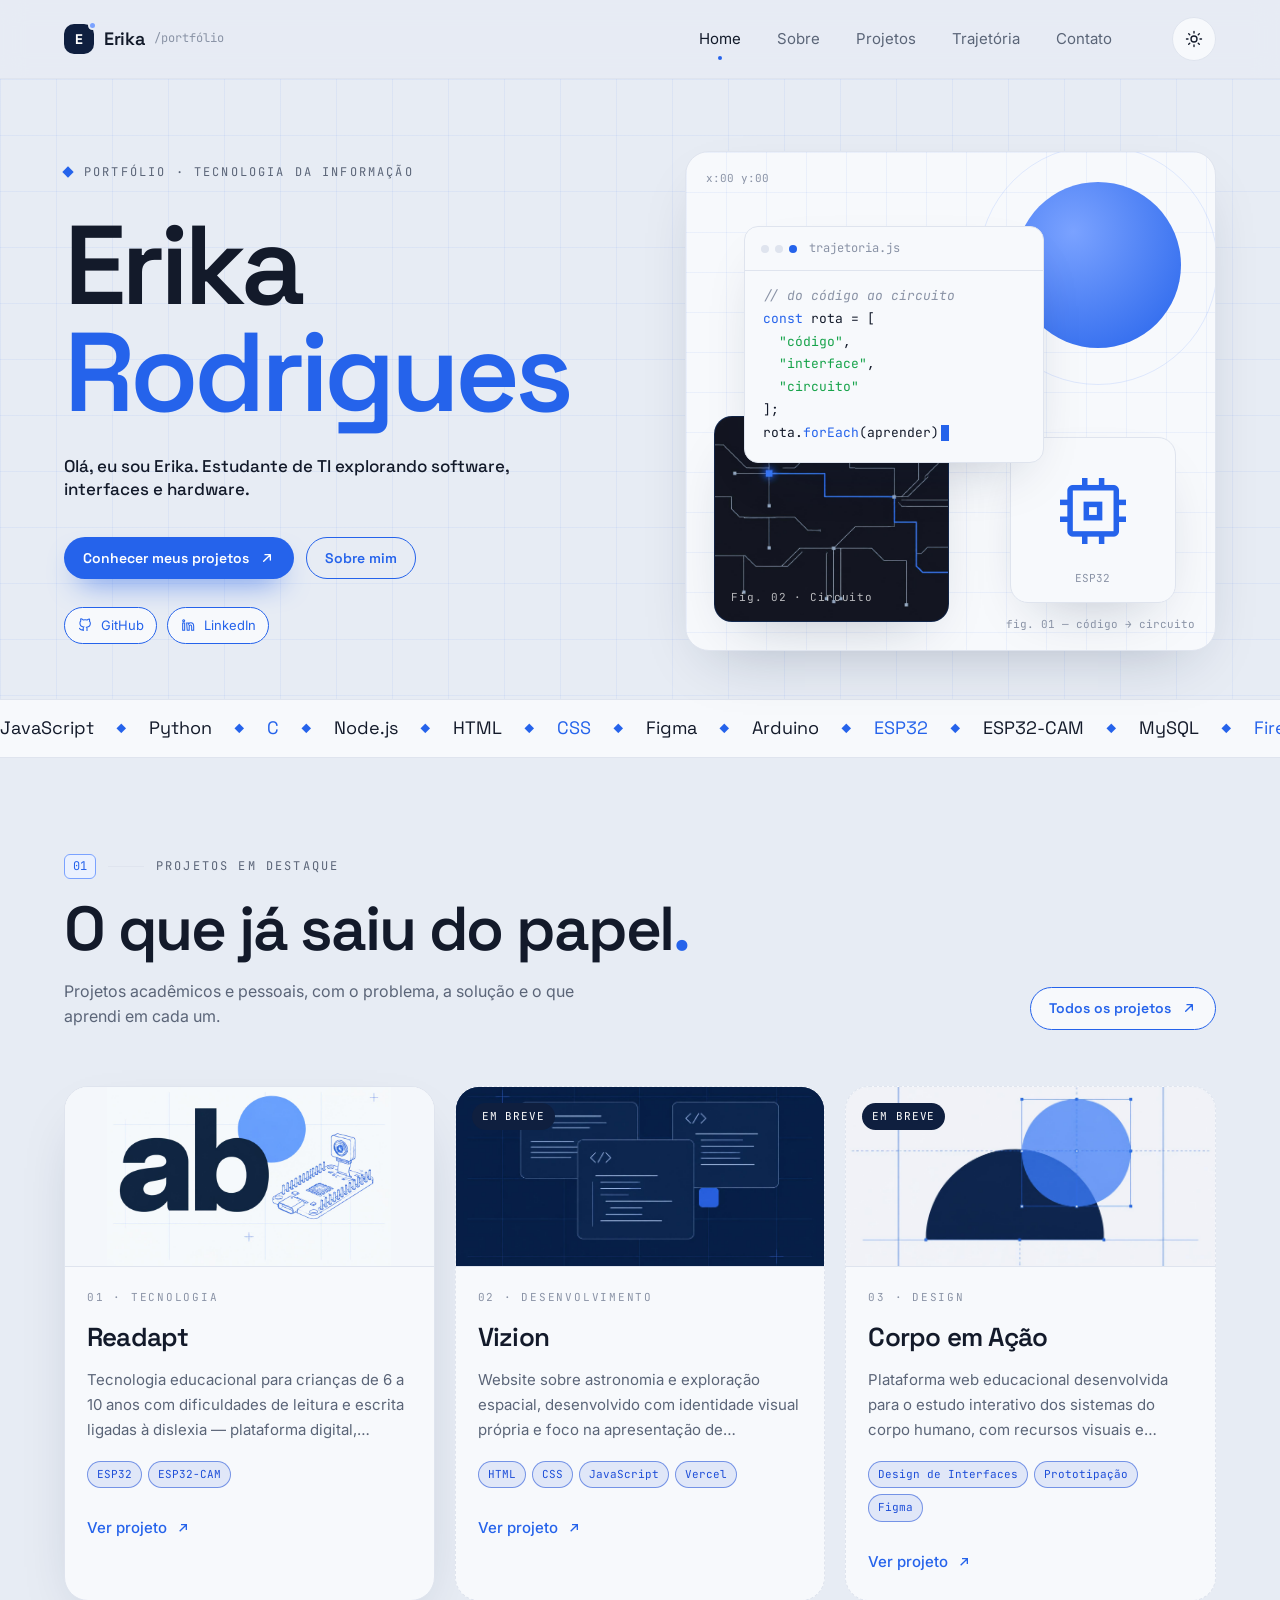
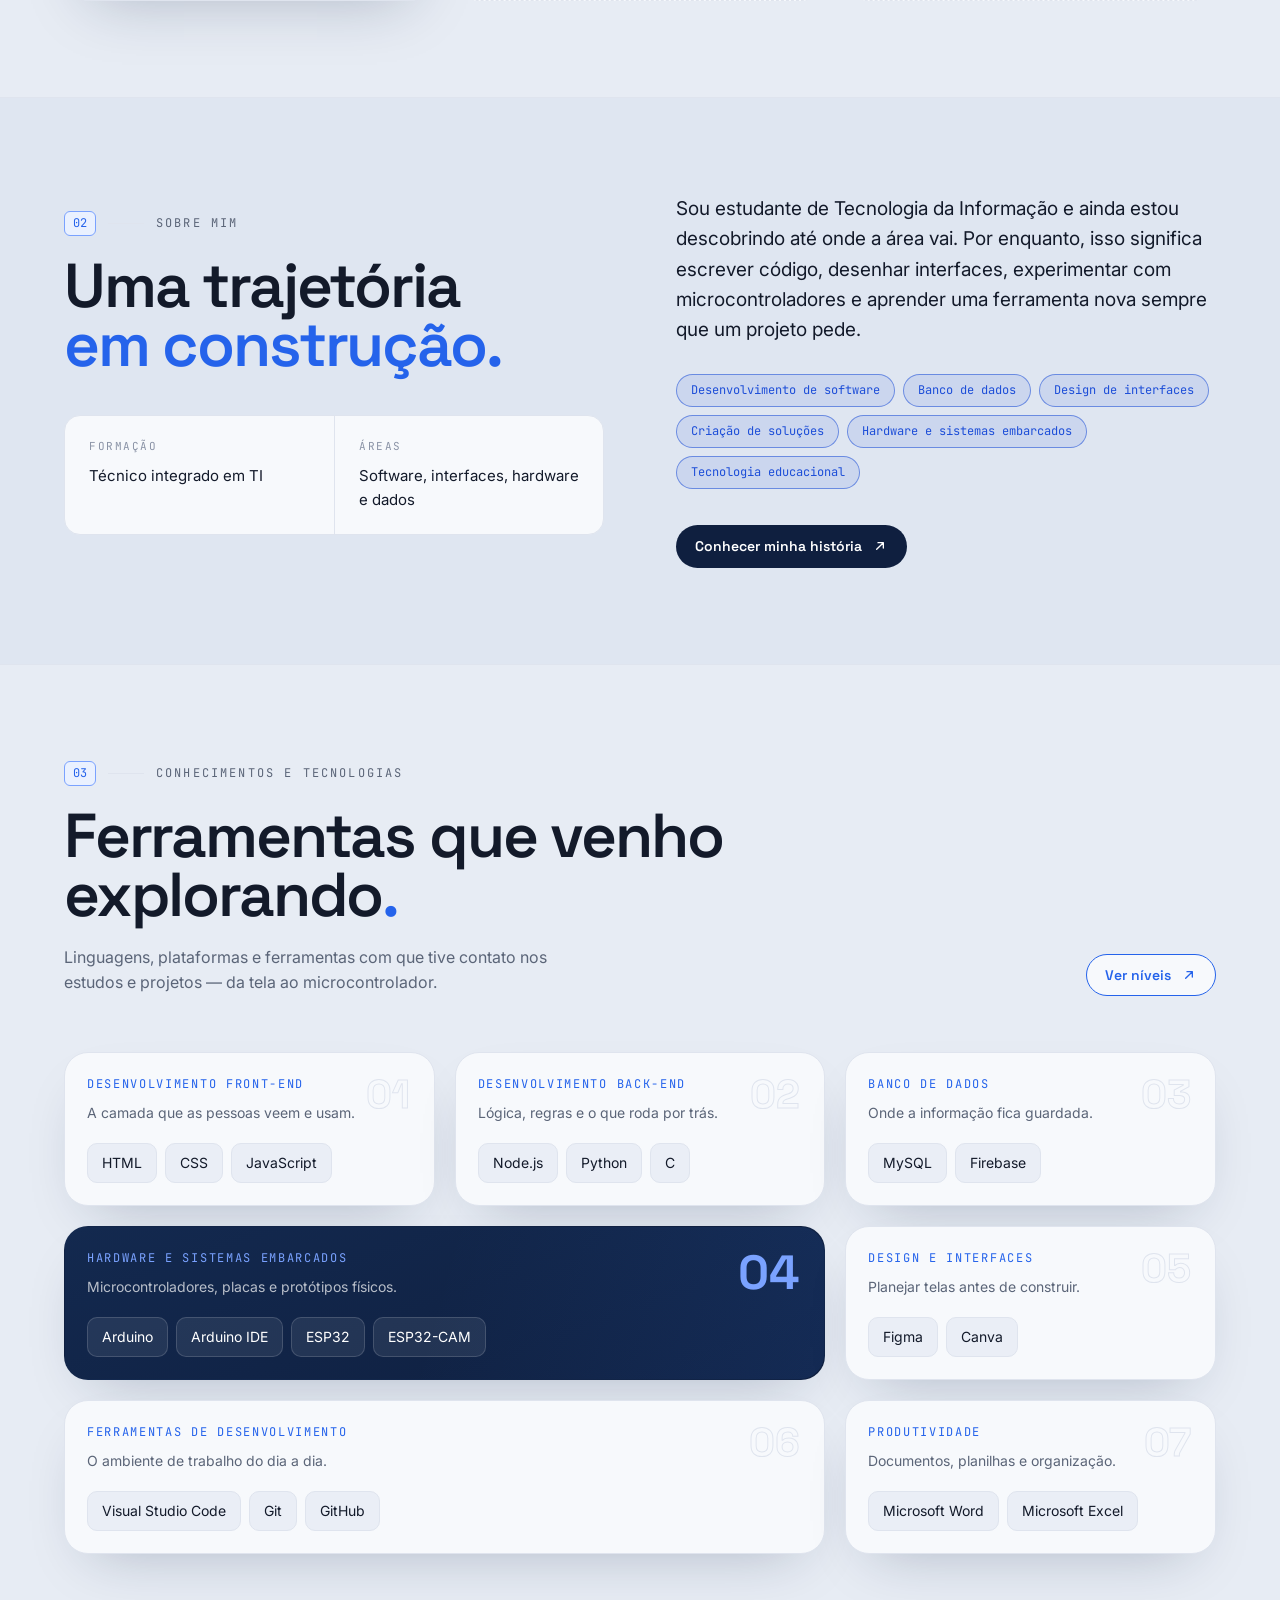
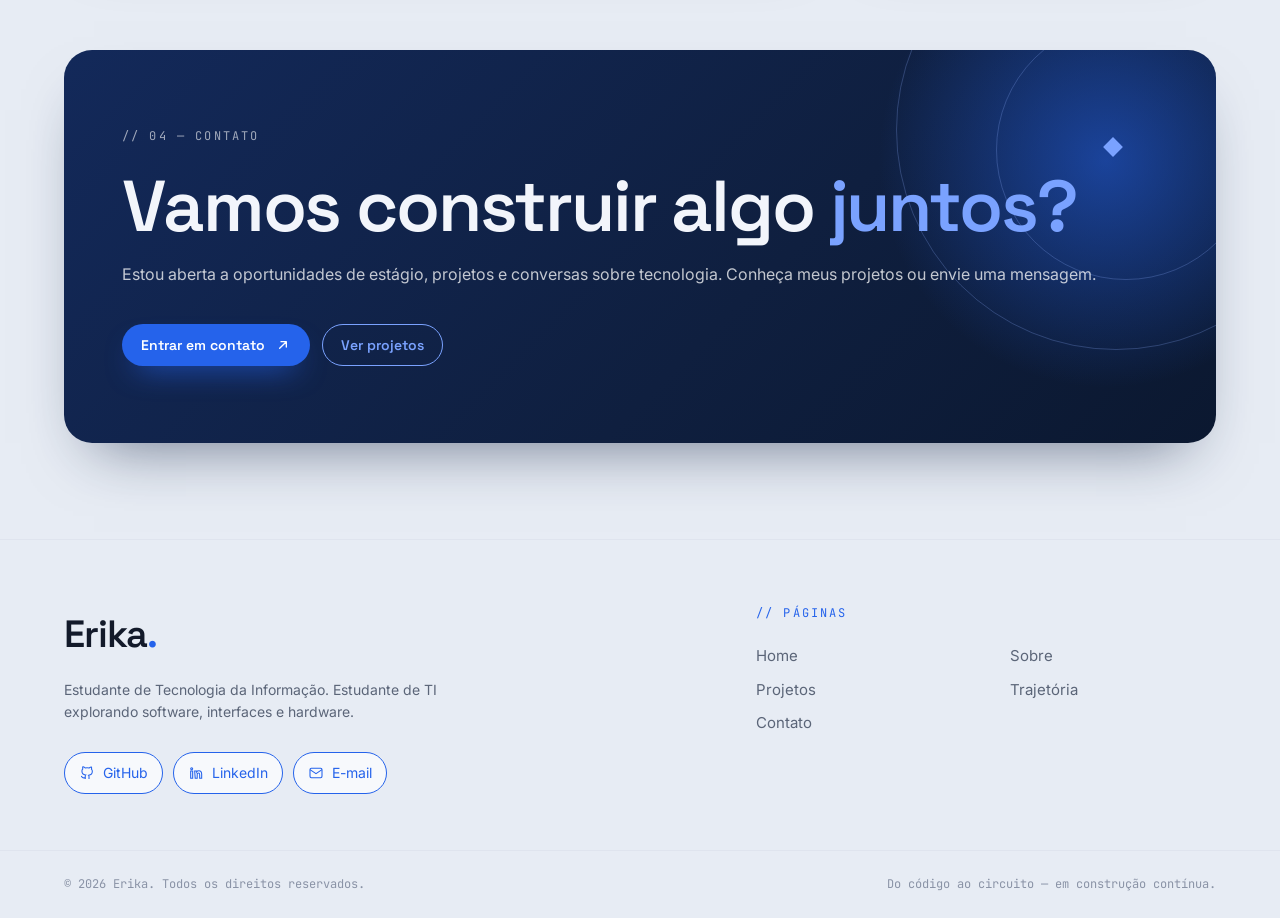
==== commit 6cb018f7: "FEAT: ajusta a home (três projetos lado a lado, ferramentas, hero, botões azuis e rodapé)" ====
--- a/index.html
+++ b/index.html
@@ -161,6 +161,7 @@
               <ul class="tags">
                 <li>HTML</li><li>CSS</li><li>JavaScript</li><li>Vercel</li>
               </ul>
+              <!-- LINK DO PROJETO: troque href="#" pelo link (ex.: https://...) -->
               <a href="#" class="project-link">
                 Ver projeto
                 <svg viewBox="0 0 24 24" aria-hidden="true"><path d="M7 17L17 7M9 7h8v8"></path></svg>
@@ -181,6 +182,7 @@
               <ul class="tags">
                 <li>Design de Interfaces</li><li>Prototipação</li><li>Figma</li>
               </ul>
+              <!-- LINK DO PROJETO: troque href="#" pelo link (ex.: https://...) -->
               <a href="#" class="project-link">
                 Ver projeto
                 <svg viewBox="0 0 24 24" aria-hidden="true"><path d="M7 17L17 7M9 7h8v8"></path></svg>
--- a/index.css
+++ b/index.css
@@ -1806,3 +1806,54 @@
     animation: none;
   }
 }
+
+/* Card escuro "Hardware e sistemas embarcados": um brilho azul atravessa o card, indo e voltando */
+.skill-dark {
+  position: relative;
+  isolation: isolate;
+}
+
+.skill-dark::after {
+  content: "";
+  position: absolute;
+  inset: 0;
+  z-index: -1;
+  border-radius: inherit;
+  pointer-events: none;
+  background-image: linear-gradient(105deg, transparent 20%, rgba(59, 130, 246, 0.16) 50%, transparent 80%);
+  background-size: 250% 100%;
+  animation: accent-sheen 3.5s ease-in-out infinite alternate;
+}
+
+@media (prefers-reduced-motion: reduce) {
+  .skill-dark::after {
+    animation: none;
+    background-image: none;
+  }
+}
+
+/* Card de contato: o canto dos círculos brilha devagar, indo e voltando */
+.cta-glow {
+  animation: cta-corner-glow 2.5s ease-in-out infinite alternate;
+}
+
+.cta-ring {
+  animation: cta-corner-ring 2.5s ease-in-out infinite alternate;
+}
+
+@keyframes cta-corner-glow {
+  from { opacity: 0.55; transform: scale(0.92); }
+  to { opacity: 1; transform: scale(1.08); }
+}
+
+@keyframes cta-corner-ring {
+  from { border-color: rgba(143, 176, 255, 0.18); }
+  to { border-color: rgba(96, 165, 250, 0.7); }
+}
+
+@media (prefers-reduced-motion: reduce) {
+  .cta-glow,
+  .cta-ring {
+    animation: none;
+  }
+}
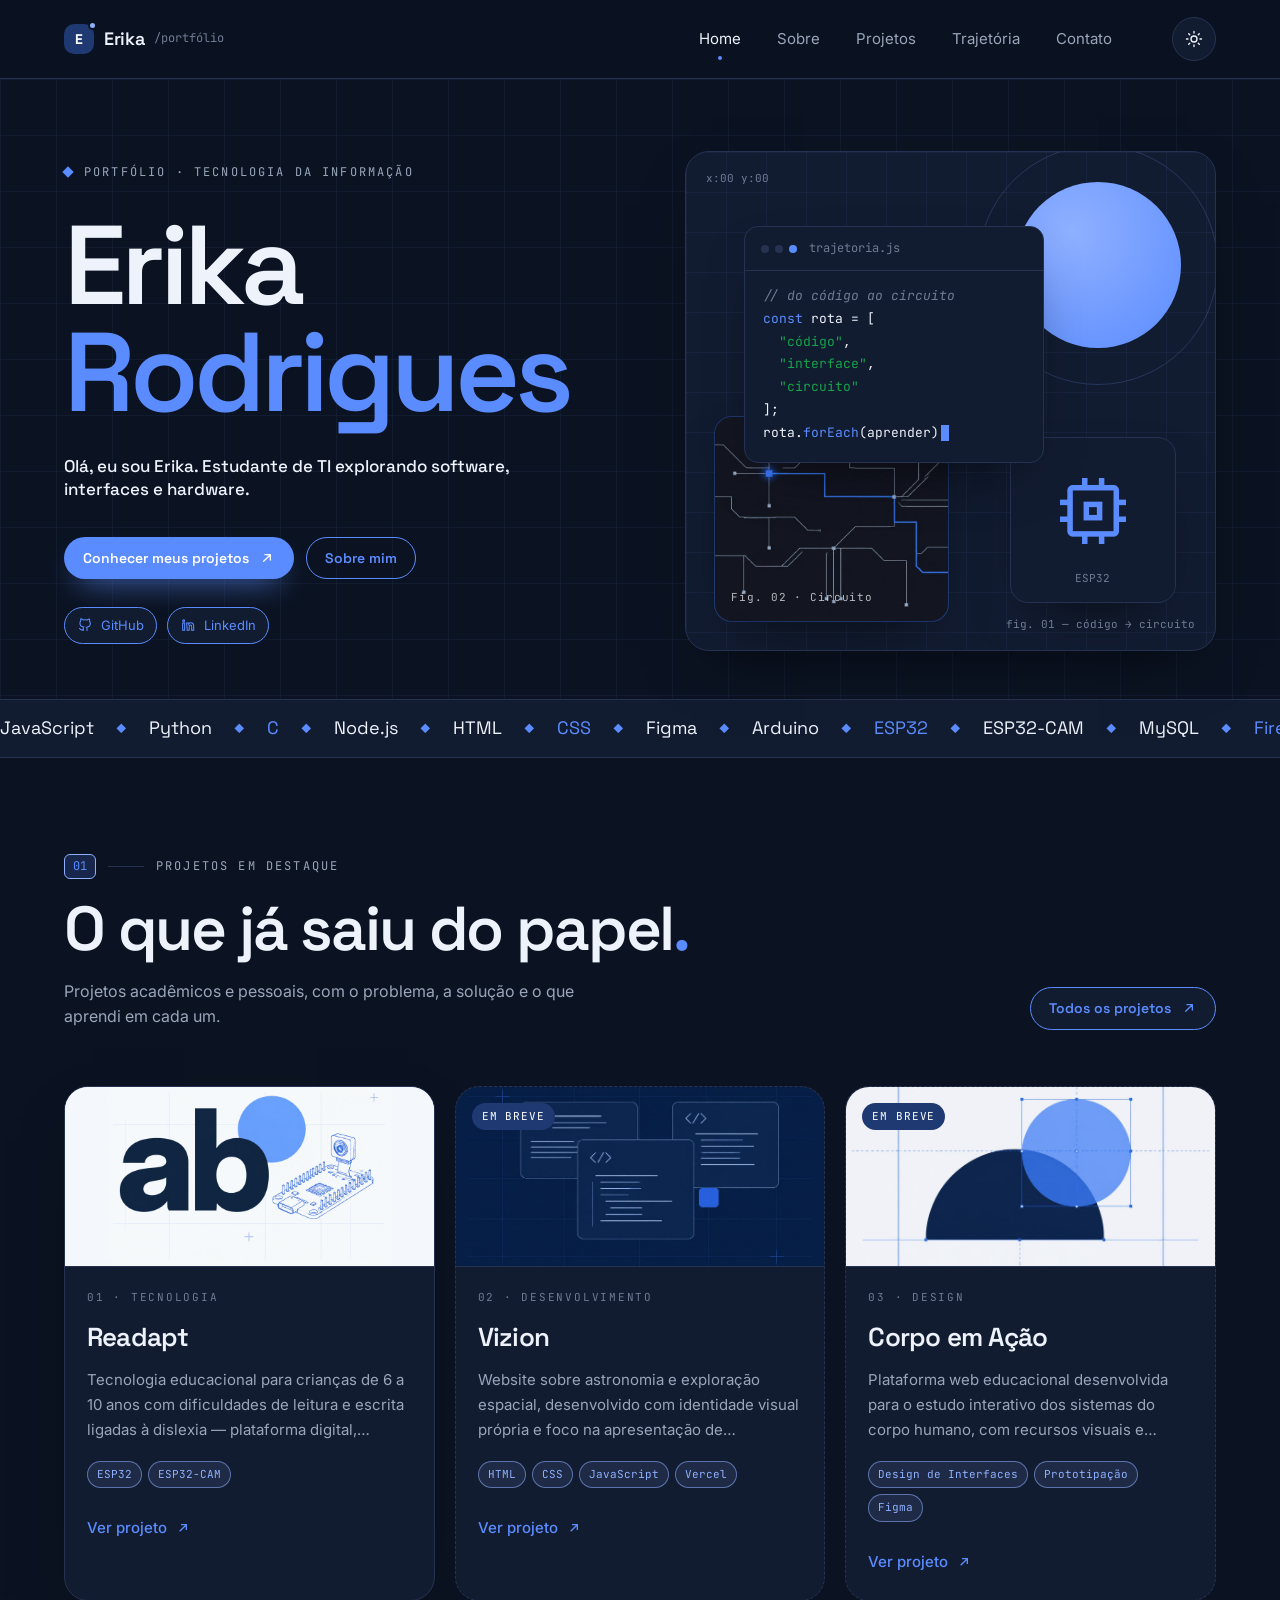
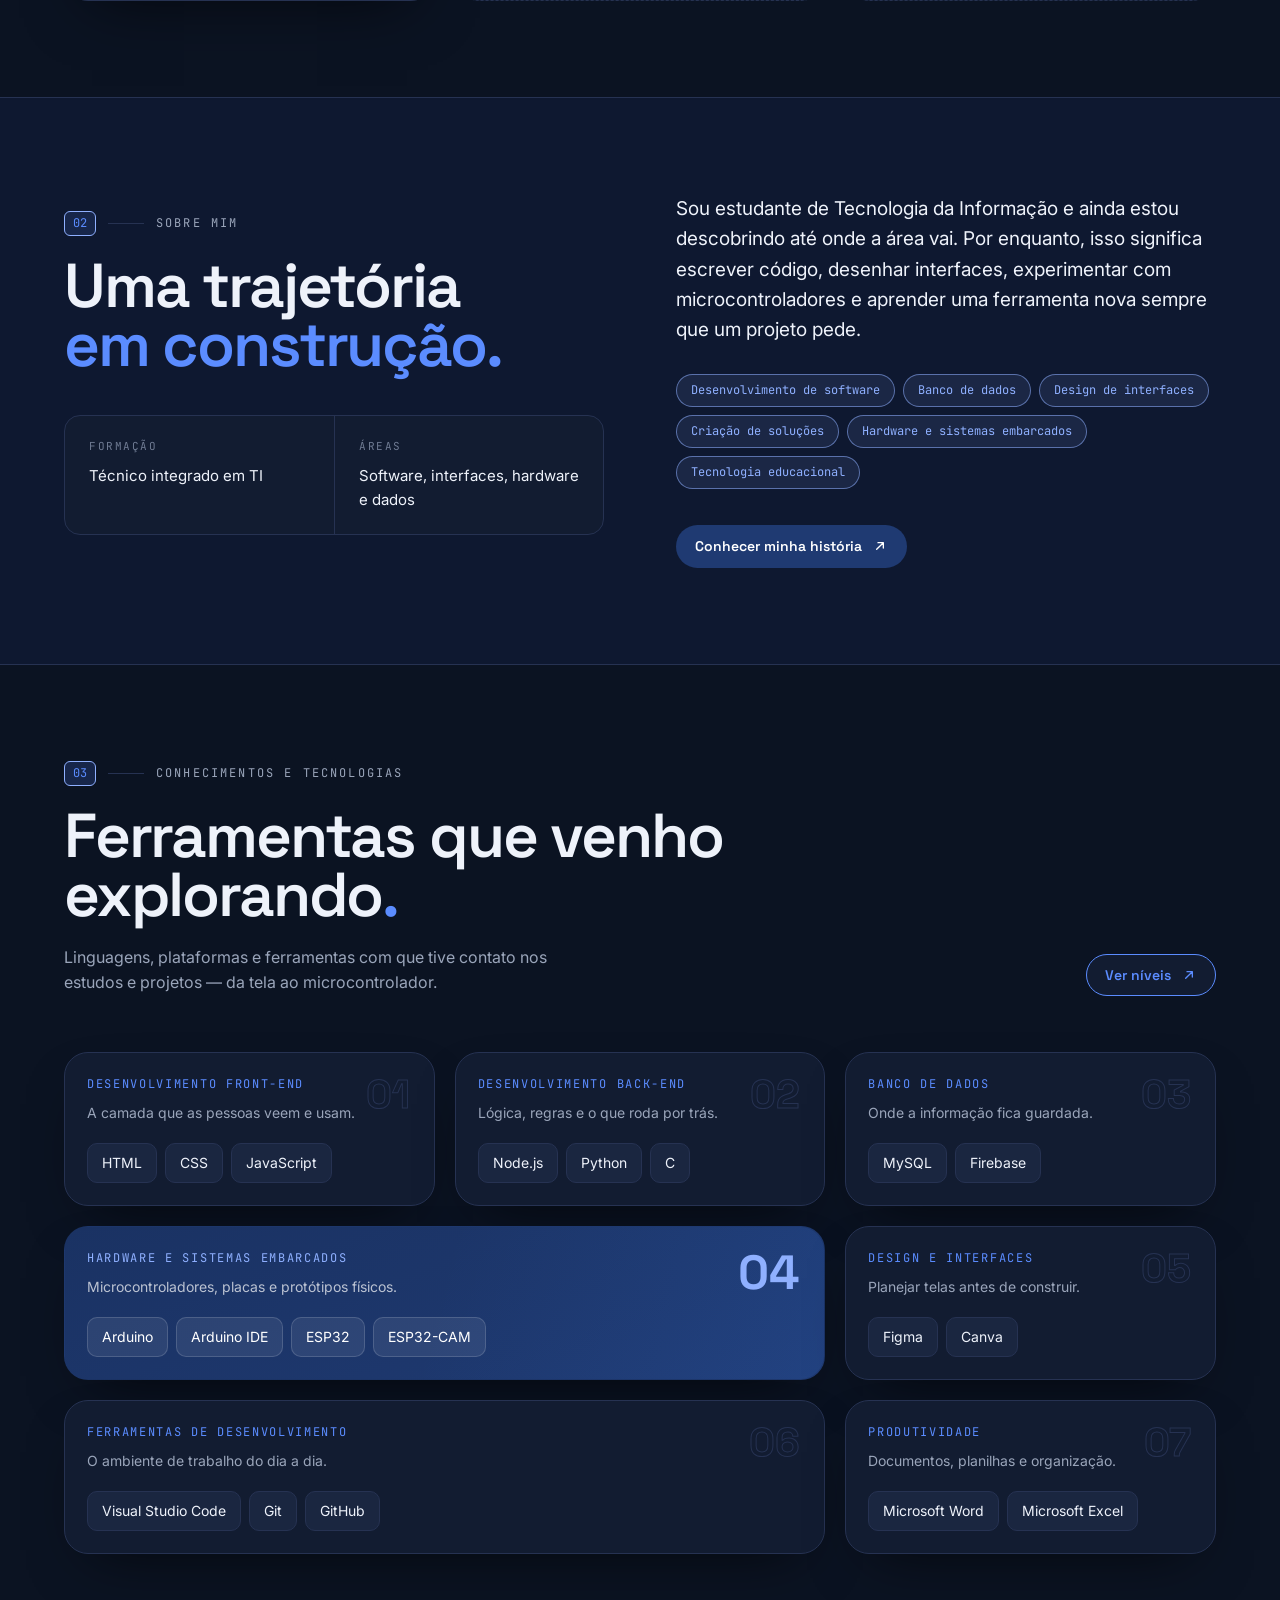
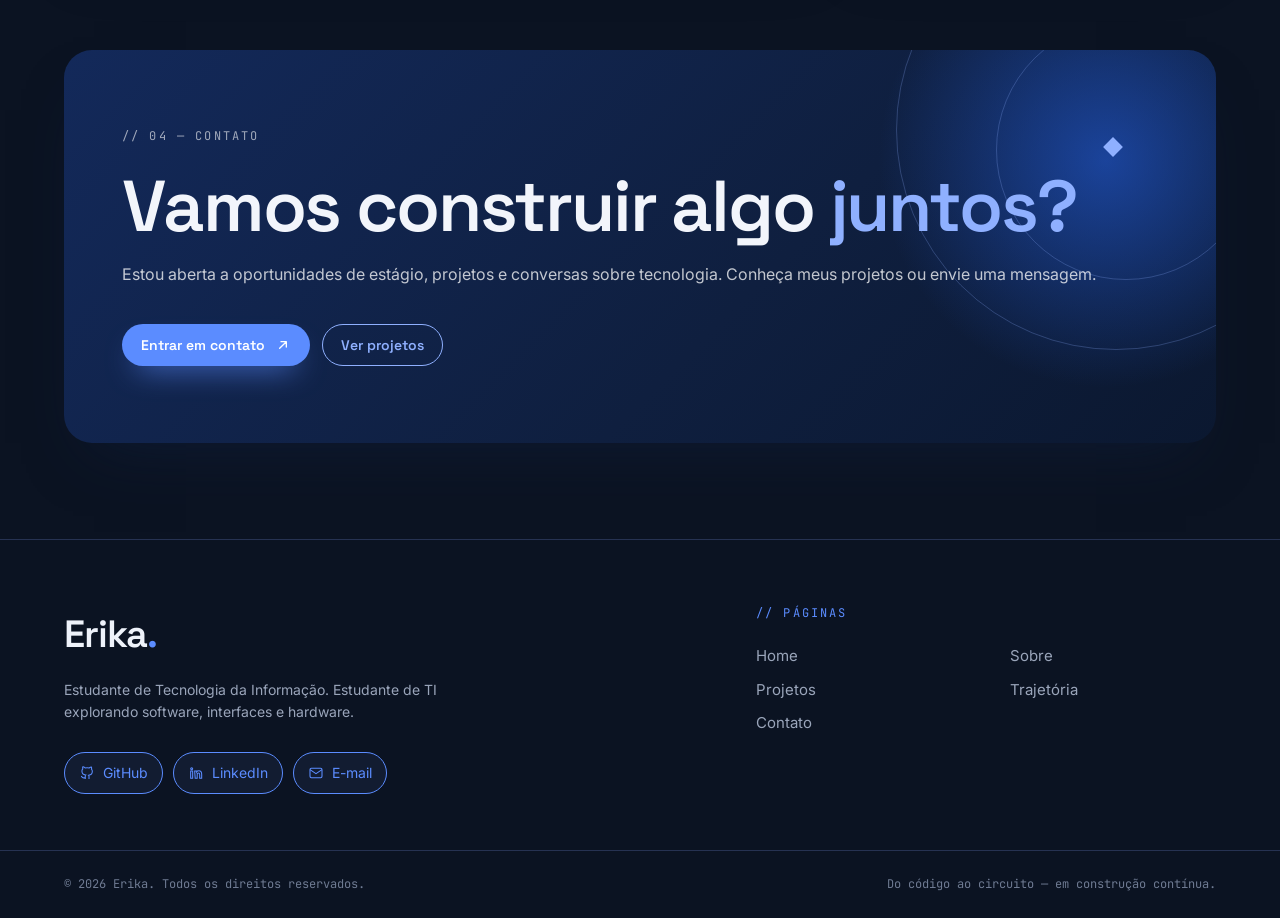
==== commit 560ac49b: "FEAT: deixa o modo escuro como padrão e inverte as cores do botão de modo ao passar o mouse" ====
--- a/index.html
+++ b/index.html
@@ -10,7 +10,7 @@
   <link rel="preconnect" href="https://fonts.gstatic.com" crossorigin>
   <link href="https://fonts.googleapis.com/css2?family=Inter:wght@400;500;600&family=Space+Grotesk:wght@500;600;700&family=JetBrains+Mono:wght@400;500&family=Material+Symbols+Outlined&display=swap" rel="stylesheet">
   <link rel="stylesheet" href="index.css">
-  <script>try{var t=localStorage.getItem('theme');if(t==='light'||t==='dark'){document.documentElement.setAttribute('data-theme',t);}}catch(e){}</script>
+  <script>try{var t=localStorage.getItem('theme');document.documentElement.setAttribute('data-theme',t==='light'?'light':'dark');}catch(e){document.documentElement.setAttribute('data-theme','dark');}</script>
 </head>
 <body>
 
--- a/index.css
+++ b/index.css
@@ -1857,3 +1857,21 @@
     animation: none;
   }
 }
+
+/* Botão de modo: ao passar o mouse, ele assume as cores do outro modo */
+:root[data-theme="dark"] .theme-toggle:hover {
+  background: #f4f6fa;
+  border-color: #f4f6fa;
+  color: #0b1322;
+}
+
+:root[data-theme="light"] .theme-toggle:hover {
+  background: #0b1322;
+  border-color: #0b1322;
+  color: #f4f6fa;
+}
+
+/* Botão de modo: a troca de cores ao passar o mouse é mais lenta */
+.theme-toggle {
+  transition: transform 0.2s ease, background-color 0.6s ease, border-color 0.6s ease, color 0.6s ease;
+}
